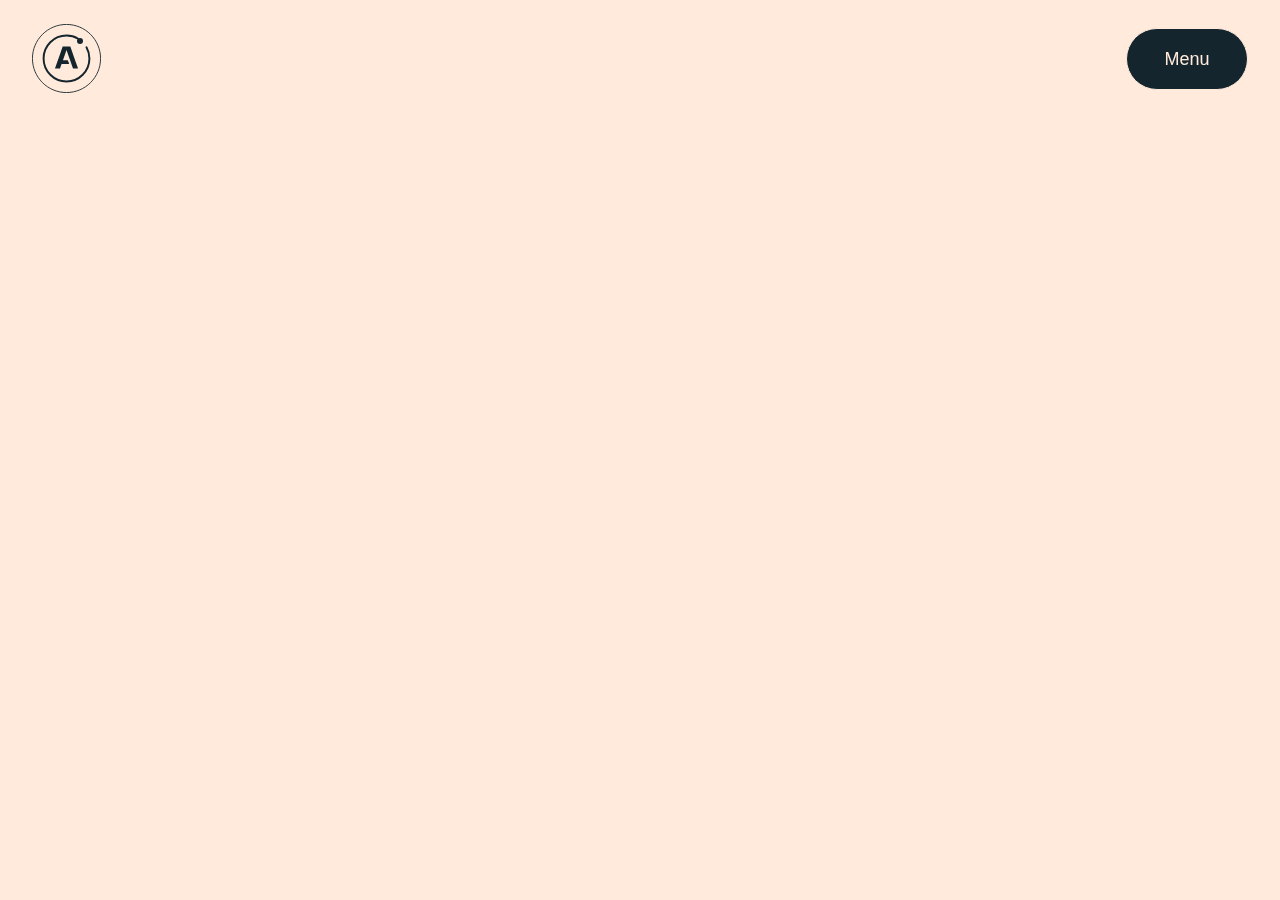
==== blog.html @ 14eced6c "blog page rename file" ====
<!DOCTYPE html>
<html lang="en">
<head>
    <meta charset="UTF-8">
    <meta name="viewport" content="width=device-width, initial-scale=1.0">
    <title>Blog page</title>
    <link rel="stylesheet" href="styles/reset.css" />
    <link rel="stylesheet" href="vendors/bootstrap-5.3.3-dist/css/bootstrap.min.css"/>
    <link rel="stylesheet" href="styles/styles.css" />
</head>
<body>
    <header class="HeaderSection">
        <nav class="HeaderNavigation d-flex align-items-center justify-content-between w-100">
            <div class="HeaderLeft">
                <div class="HeaderLogoWrapper position-relative">
                    <a href="#" class="HeaderLogoLink">
                        <svg
                            viewBox="0 0 78 78"
                            fill="none"
                            xmlns="http://www.w3.org/2000/svg"
                            class="AnimatedHeaderLogo">
                            <path
                                d="M39 77.5C60.263 77.5 77.5 60.263 77.5 39C77.5 17.737 60.263 0.5 39 0.5C17.737 0.5 0.5 17.737 0.5 39C0.5 60.263 17.737 77.5 39 77.5Z"
                                fill="transparent"
                                stroke="var(--color)">
                            </path>
                            <path
                                d="M50.6771 46.4275L49.4452 42.9266L47.8229 38.3168L46.6494 34.9807L45.113 30.6146L43.3283 25.5435H34.6718L33.2901 29.4703L32.0582 32.9712L25.9397 50.3582H31.6489L33.4399 45.2831H42.098L40.5616 40.917H34.9699L36.1435 37.5809L38.5949 30.6146L39.0001 29.4616L39.4053 30.6146L46.3496 50.3543L46.3512 50.3582H52.0604L50.6771 46.4275Z"
                                fill="var(--color)">
                            </path>
                            <path
                                d="M61.5744 26.2968C63.7606 30.1732 64.906 34.5496 64.899 39C64.899 53.3034 53.3036 64.8989 39.0002 64.8989C24.6968 64.8989 13.1013 53.3034 13.1013 39C13.1013 24.6966 24.6968 13.1012 39.0002 13.1012C43.6465 13.0938 48.2085 14.3425 52.2034 16.7151"
                                stroke="var(--color)"
                                stroke-width="2.20228"
                                stroke-miterlimit="10"
                                stroke-linecap="round">
                            </path>
                        </svg>
                        <div class="LogoDotWrapper">
                            <span class="LogoDot"></span>
                        </div>
                    </a>
                </div>
                <div class="NavigationListWrapper">
                    <div class="position-relative">
                        <ul data-orientation="horizontal"
                            class="NavigationList"
                            role="list">
                            <li class="NavigationItem">
                                <a id="FirstDropDownBtn" class="DropDownBtn" data-state="closed"
                                    aria-expanded="false" aria-controls="FirstItem"
                                    data-radix-collection-item="">Product
                                    <svg width="24"
                                        height="24"
                                        viewBox="0 0 24 24"
                                        fill="none"
                                        xmlns="http://www.w3.org/2000/svg"
                                        class="DropDownArrow">
                                        <path
                                            d="M12 6v12.5m0 0 6-6m-6 6-6-6"
                                            stroke="currentColor"
                                            stroke-width="1.5"
                                            stroke-linecap="round"
                                            stroke-linejoin="round">
                                        </path>
                                    </svg>
                                </a>
                                <div id="FirstItem"
                                    aria-labelledby="FirstDropDownBtn"
                                    class="DropDownContent"
                                    data-state="closed"
                                    aria-labelledby="FirstDropDownBtn">
                                    <a class="DropDownItem" href="#">GraphOS</a>
                                    <a class="DropDownItem" href="#">Apollo Federation</a>
                                    <a class="DropDownItem" href="#">Apollo Client</a>
                                    <a class="DropDownItem" href="#">Apollo Server</a>
                                </div>
                            </li>
                            <li class="NavigationItem">
                                <a class="DropDownBtn" data-active="false" href="#">Pricing</a>
                            </li>
                            <li class="NavigationItem">
                                <a id="SecondDropDownBtn"
                                    class="DropDownBtn"
                                    data-state="closed"
                                    aria-expanded="false"
                                    aria-controls="SecondItem"
                                    data-radix-collection-item="">
                                    Developers
                                    <svg
                                        width="24"
                                        height="24"
                                        viewBox="0 0 24 24"
                                        fill="none"
                                        xmlns="http://www.w3.org/2000/svg"
                                        class="DropDownArrow">
                                        <path d="M12 6v12.5m0 0 6-6m-6 6-6-6"
                                            stroke="currentColor"
                                            stroke-width="1.5"
                                            stroke-linecap="round"
                                            stroke-linejoin="round">
                                        </path>
                                    </svg>
                                </a>
                                <div id="SecondItem"
                                    class="DropDownContent"
                                    data-state="closed"
                                    aria-labelledby="FirstDropDownBtn">
                                    <a href="#">Apollo Federation</a>
                                    <a href="#">GraphOS</a>
                                    <a href="#">GraphOS</a>
                                    <a href="#">GraphOS</a>
                                </div>
                            </li>
                            <li class="NavigationItem">
                                <a id="ThirdDropDownBtn" class="DropDownBtn" data-state="closed"
                                    aria-expanded="false" aria-controls="ThirdItem"
                                    data-radix-collection-item="">Enterprise
                                    <svg width="24"
                                        height="24"
                                        viewBox="0 0 24 24"
                                        fill="none"
                                        xmlns="http://www.w3.org/2000/svg"
                                        class="DropDownArrow">
                                        <path
                                            d="M12 6v12.5m0 0 6-6m-6 6-6-6"
                                            stroke="currentColor"
                                            stroke-width="1.5"
                                            stroke-linecap="round"
                                            stroke-linejoin="round"
                                        ></path>
                                    </svg>
                                </a>
                                <div id="ThirdItem" class="DropDownContent" data-state="closed" aria-labelledby="FirstDropDownBtn">
                                    <a href="#">GraphOS</a>
                                    <a href="#">GraphOS</a>
                                    <a href="#">GraphOS</a>
                                    <a href="#">GraphOS</a>
                                </div>
                            </li>
                            <li class="NavigationItem">
                                <a id="FourthDropDownBtn" class="DropDownBtn" data-state="closed"
                                    aria-expanded="false" aria-controls="FourthItem"
                                    data-radix-collection-item=""> Company
                                    <svg width="24"
                                        height="24"
                                        viewBox="0 0 24 24"
                                        fill="none"
                                        xmlns="http://www.w3.org/2000/svg"
                                        class="DropDownArrow">
                                        <path
                                            d="M12 6v12.5m0 0 6-6m-6 6-6-6"
                                            stroke="currentColor"
                                            stroke-width="1.5"
                                            stroke-linecap="round"
                                            stroke-linejoin="round">
                                        </path>
                                    </svg>
                                </a>
                                <div id="FourthItem" class="DropDownContent" data-state="closed" aria-labelledby="FirstDropDownBtn">
                                    <a href="#">GraphOS</a>
                                    <a href="#">GraphOS</a>
                                    <a href="#">GraphOS</a>
                                    <a href="#">GraphOS</a>
                                </div>
                            </li>
                        </ul>
                    </div>
                </div>
            </div>
            <div class="HeaderRight">
                <button type="button" class="MobileBurgerButton MainBtn MobileNavBtn" data-state="closed" aria-expanded="false" aria-controls="MobileMenu">Menu</button>
                <div class="NavigationRightWrapper">
                    <div class="SearchBtnWrapper"
                        aria-expanded="false"
                        aria-haspopup="listbox">
                        <a class="SearchBtn">
                            <div class="SearchBtnIcon">
                                <svg
                                    class="SearchIcon"
                                    viewBox="0 0 24 24"
                                    width="20"
                                    height="20"
                                    fill="currentColor">
                                    <path d="M16.041 15.856c-0.034 0.026-0.067 0.055-0.099 0.087s-0.060 0.064-0.087 0.099c-1.258 1.213-2.969 1.958-4.855 1.958-1.933 0-3.682-0.782-4.95-2.050s-2.050-3.017-2.050-4.95 0.782-3.682 2.050-4.95 3.017-2.050 4.95-2.050 3.682 0.782 4.95 2.050 2.050 3.017 2.050 4.95c0 1.886-0.745 3.597-1.959 4.856zM21.707 20.293l-3.675-3.675c1.231-1.54 1.968-3.493 1.968-5.618 0-2.485-1.008-4.736-2.636-6.364s-3.879-2.636-6.364-2.636-4.736 1.008-6.364 2.636-2.636 3.879-2.636 6.364 1.008 4.736 2.636 6.364 3.879 2.636 6.364 2.636c2.125 0 4.078-0.737 5.618-1.968l3.675 3.675c0.391 0.391 1.024 0.391 1.414 0s0.391-1.024 0-1.414z"></path>
                                </svg>
                            </div>
                        </a>
                    </div>
                    <a href="#" class="MainBtn Transparent">
                        <div>Contact Sales</div>
                    </a>
                    <a href="#" class="MainBtn Black">
                        <div>Contact Sales</div>
                    </a>
                </div>
            </div>
        </nav>
    </header>
</body>
</html>
---- styles/styles.css ----
@font-face {
    font-family: 'Inter';
    font-style: normal;
    src: url('vendors/Inter/Inter-VariableFont_slnt_wght.ttf') format('truetype');
}

@font-face {
    font-family: 'Fira Code';
    font-style: normal;
    src: url('vendors/Fira_Code/FiraCode-VariableFont_wght.ttf') format('truetype');
}

:root{
    /* Fonts */
    --inter-font: "Inter", sans-serif;
    --fira-code-font: "Fira Code", monospace;

    /* Colors */
    --color: #15252d;
    --color-light: #254250;
    --color-grey: #807ea399;
    --color-grey-light: #cfd7d6;
    --color-grey-middle: #807ea3cc;
    --color-grey-darker: #262627;
    --color-white: #fff;
    --color-red: #fc5200;
    --color-peach: #ffcca8;
    --background-color: #ffeadb;
    --placeholder-color: #15252d80;
    --placeholder-color-alt: #ffeadb80;
    --nebula-light: #365e72;

    /* Spaces */
    --header-height: clamp(70px,4.0625vw,78px);
    --header-top: clamp(24px,1.6666666667vw,32px);
    --header-space: calc(var(--header-height) + var(--header-top));
    --sitemap-width: calc(clamp(282px, 14.6875vw, 282px) + clamp(24px,2.5vw,48px));
    --gap: clamp(24px,1.25vw,24px);
}

html{
    box-sizing: border-box;
    text-rendering: geometricprecision;
    -webkit-text-size-adjust: 100%;
    -webkit-font-smoothing: antialiased;
    -moz-font-smoothing: antialiased;
    -moz-osx-font-smoothing: grayscale;
    color-scheme: dark;
}

body{
    font-family: var(--inter-font);
    color: var(--color);
    font-size: clamp(16px,0.8333333333vw,16px);
    margin: 0;
    background-color: var(--background-color);
}

*, :after, :before {
    box-sizing: border-box;
    border: 0 solid #e2e8f0;
}

a{
    color: inherit;
}

.h1, h1 {
    font-family: var(--inter-font);
    font-size: clamp(36px,7vw,136px);
    font-weight: 500;
    line-height: 1.01;
    letter-spacing: -.01em;
}

.h2, h2 {
    font-family: var(--inter-font);
    font-size: clamp(36px,4vw,80px);
    line-height: 1.12;
    letter-spacing: -.02em;
    font-weight: 400;
}

h4, .h4{
    font-family: var(--inter-font);
    font-size: clamp(24px,2.2vw,45px);
    font-weight: 500;
    line-height: 1.16;
}

h5, .h5{
    font-family: var(--inter-font);
    font-size: clamp(24px,1.7vw,35px);
    font-weight: 560;
    line-height: 1.2;
}

p, .paragraph{
    font-size: clamp(18px,1.1458333333vw,22px);
    line-height: 1.36;
}

code{
    font-family: var(--fira-code-font), monospace;
    font-size: 1em;
    font-weight: 400;
    color: inherit;
}

small, .small{
    font-size: clamp(16px,.9375vw,18px);
    line-height: 1.4;
}

.extra-small{
    font-size: clamp(16px,.8333333333vw,16px);
    line-height: 1.4;
}

button{
    text-transform: none;
    background-color: initial;
    background-image: none;
    padding: 0;
    cursor: pointer;
    appearance: button;
    overflow: visible;
    font-family: inherit;
    font-size: 100%;
    margin: 0;
    padding: 0;
    line-height: inherit;
    color: inherit;
    border: none;
}

button:focus:not(:focus-visible) {
    outline: 1px dotted;
    outline: 5px auto -webkit-focus-ring-color;
}

.HeaderSection{
    height: clamp(70px,4.0625vw,78px);
    padding: 0 clamp(24px,2.5vw,48px);
    position: fixed;
    width: 100%;
    left: 0;
    right: 0;
    top: clamp(24px,1.6666666667vw,32px);
    z-index: 999;
    transition: -webkit-transform 300ms cubic-bezier(0.17,0.17,0,1);
    transition: top 300ms cubic-bezier(0.17,0.17,0,1);
    transition: transform 300ms cubic-bezier(0.17,0.17,0,1), top 300ms cubic-bezier(0.17,0.17,0,1), -webkit-transform 300ms cubic-bezier(0.17,0.17,0,1);
    max-width: 1920px;
    margin: 0 auto;
    will-change: transform;
    pointer-events: none;
}

.HeaderLeft{
    display: flex;
    align-items: center;
    gap: clamp(16px, 0.8333333333vw, 16px);
    pointer-events: all;
}

.MobileBurgerButton.MobileNavBtn{
    display: none;
}

.MobileBurgerButton.MainBtn,
.MobileBurgerButton.LightBtn,
.LightBtn:hover{
    width: clamp(122px, 6.3541666667vw, 122px);
    height: clamp(62px, 3.2291666667vw, 62px);
    padding: 0 clamp(16px, 1.25vw, 24px);
    font-size: clamp(18px,1.1458333333vw,22px);
    --button-background-color: var(--color);
    --button-color: var(--background-color);
    --button-border-color: var(--background-color);
    --button-outline-color: var(--background-color);
}

.MobileBurgerButton.MainBtn:hover,
.MobileBurgerButton.LightBtn:focus,
.LightBtn{
    --button-background-color: var(--background-color);
    --button-color: var(--color);
    --button-border-color: var(--color);
}

.BurgerText{
    display: flex;
    align-items: center;
    position: relative;
    white-space: nowrap;
}

.HeaderLogoLink{
    position: relative;
    height: clamp(69px, 4.0625vw, 78px);
    width: clamp(69px, 4.0625vw, 78px);
    border-radius: var(--border-radius-full);
    display: flex;
    background-color: transparent;
    color: inherit;
    text-decoration: inherit;
    background-color: var(--background-color);
    border-radius: 9999px;
}

.AnimatedHeaderLogo{
    z-index: 1;
}

.AnimatedHeaderLogo:hover > path:nth-child(3){
    transform-origin: 39px 39px;
    animation: circleSpinnerAnimation 0.9s cubic-bezier(0.1,0.2,0.1,1) 1;
}


@keyframes circleSpinnerAnimation {
    0% {stroke-dasharray:150px 0px;
        stroke-dashoffset:0px;
    }
    20% {
        stroke-dasharray:0px 150px ;
        stroke-dashoffset:-149px;
        transform: rotate(-20deg);
    }
    95%,100% {stroke-dasharray:150px 0px ;
        stroke-dashoffset: -149px;
        transform: rotate(0deg);
    }
}

div#Fake{
    width: 100%;
}


.LogoDotWrapper{
    width: 100%;
    position: absolute;
    height: 100%;
    z-index: 0;
}

.LogoDot{
    width: 6px;
    height: 6px;
    background: var(--color);
    border-radius: 9999px;
    display: block;
    margin-right: 26%;
    margin-left: auto;
    margin-top: 20%;
}

.HeaderLogoLink:hover .LogoDotWrapper{
    animation: pointSpinnerAnimation 0.9s cubic-bezier(0.1,0.5,0.1,1) 1;
}

.HeaderLogoLink:hover .LogoDotWrapper > span{
    animation: pointScaleAnimation 0.9s cubic-bezier(0.1,0.5,0.1,1) 1;
}

@keyframes pointSpinnerAnimation {
    0%{transform:rotate(0deg);
    opacity: 0;}
    55%{transform:rotate(270deg); opacity: 0;}
    100%{transform: rotate(360deg);
    opacity: 1;}
}


@keyframes pointScaleAnimation {
    0%{scale: 0.1;}
    55%{scale: 0.1;}
    100%{scale: 1;}
}


div#Fake{
    width: 100%;
}


.NavigationList[role='list']{
    display: grid;
    align-items: center;
    grid-template-columns: repeat(5, auto);
    background-color: var(--color);
    height: clamp(54px, 2.8125vw, 54px);
    border: clamp(1px, .0520833333vw, 1px) solid var(--background-color);
    border-radius: 9999px;
    padding: clamp(4px, .2083333333vw, 4px);
    margin: 0;
}

.NavigationItem{
    color: var(--background-color);
    font-weight: 500;
    height: 100%;
    position: relative;
    font-size: clamp(18px,1.1458333333vw,22px);
    line-height: 1.36;
}

.DropDownBtn{
    display: flex;
    align-items: center;
    gap: clamp(4px, .2083333333vw, 4px);
    font-weight: inherit;
    padding: 0 clamp(16px, .8333333333vw, 16px);
    height: 100%;
    text-decoration: none;
    color: inherit;
    text-transform: capitalize;
    border-radius: 9999px;
    transition: background-color 300ms cubic-bezier(0.17,0.17,0,1), color 300ms cubic-bezier(0.17,0.17,0,1);
}

.DropDownBtn svg{
    width: clamp(24px, 1.25vw, 24px);
    height: clamp(24px, 1.25vw, 24px);
    transition: -webkit-transform 300ms cubic-bezier(0.17,0.17,0,1);
    transition: transform 300ms cubic-bezier(0.17,0.17,0,1);
    transition: transform 300ms cubic-bezier(0.17,0.17,0,1), -webkit-transform 300ms cubic-bezier(0.17,0.17,0,1);
}

.DropDownBtn:focus{
    outline: 5px auto -webkit-focus-ring-color;
}

.DropDownBtn:hover svg{
    transform: rotate(-180deg);
}

.DropDownBtn:focus,
.DropDownBtn:hover{
    background-color: var(--background-color);
    color: var(--color);
}

.DropDownContent{
    visibility: hidden;
}

.DropDownContent[data-state="opened"]{
    visibility: visible;
}

.DropDownContent a {
    display: flex;
    align-items: center;
    gap: clamp(12px,.625vw,12px);
    color: var(--background-color);
    text-decoration: none;
    transition: background-color 300ms cubic-bezier(0.17,0.17,0,1),color 300ms cubic-bezier(0.17,0.17,0,1)
}


.DropDownContent .navigation_iconWrapper__0ksq3 {
    width: clamp(32px,1.6666666667vw,32px);
    height: clamp(32px,1.6666666667vw,32px);
    display: flex;
    align-items: center;
    justify-content: center;
    border-radius: clamp(6px,0.3125vw,6px);
    border: clamp(1px,.0520833333vw,1px) solid var(--placeholder-color-alt);
    background: rgba(255,234,219,.1);
    transition: background-color 300ms cubic-bezier(0.17,0.17,0,1),border-color 300ms cubic-bezier(0.17,0.17,0,1)
}

.DropDownContent .navigation_iconWrapper__0ksq3 svg {
    width: clamp(24px,1.25vw,24px);
    height: clamp(24px,1.25vw,24px)
}

.NavigationRightWrapper{
    display: grid;
    align-items: center;
    grid-template-columns: repeat(3, -webkit-max-content);
    grid-template-columns: repeat(3, max-content);
    grid-gap: clamp(8px, .4166666667vw, 8px);
    pointer-events: all;
}

.SearchBtnWrapper{
    width: clamp(54px, 2.8125vw, 54px);
    height: clamp(54px, 2.8125vw, 54px);
    color: var(--color-grey-darker);
    font-family: inherit;
    font-size: 1rem;
    font-weight: 400;
    line-height: 1em;
    margin: 0;
    padding: 0;
    text-align: left;
}

.SearchBtn{
    display: flex;
    padding: 0;
    width: 100%;
    height: 100%;
    border-radius: 9999px;
    background-color: var(--color);
    border: 1px solid var(--background-color);
    transition: background-color 300ms cubic-bezier(0.17,0.17,0,1), border-color 300ms cubic-bezier(0.17,0.17,0,1);
    align-items: center;
    color: var(--color-grey);
    cursor: pointer;
    font-size: 1rem;
    margin: 0;
    position: relative;
    text-align: left;
}

.SearchBtnIcon{
    width: clamp(24px, 1.25vw, 24px);
    height: clamp(24px, 1.25vw, 24px);
    color: var(--background-color);
    transition: color 300ms cubic-bezier(0.17,0.17,0,1);
    cursor: pointer;
    flex-shrink: unset;
    align-items: center;
    margin: auto;
    display: flex;
    justify-content: center;
}

.SearchBtn:hover .SearchBtnIcon{
    color: var(--color);
}

.SearchBtn:hover{
    background-color: var(--background-color);
    border-color: var(--color);
}

.SearchBtnIcon svg{
    width: 100%;
    height: 100%;
}

.MainBtn{
    position: relative;
    display: flex;
    align-items: center;
    justify-content: center;
    width: -webkit-max-content;
    width: max-content;
    font-weight: 500;
    color: var(--button-color);
    overflow: hidden;
    background-color: var(--button-background-color);
    border-radius: 9999px;
    border: clamp(1px, .0520833333vw, 1px) solid var(--button-border-color, transparent);
    transition: color 300ms cubic-bezier(0.17,0.17,0,1), background-color 300ms cubic-bezier(0.17,0.17,0,1), border-color 300ms cubic-bezier(0.17,0.17,0,1);
    height: clamp(54px, 2.8125vw, 54px);
    padding: 0 clamp(16px, 1.25vw, 24px);
    font-size: clamp(18px,1.1458333333vw,22px);
    line-height: 1;
    text-decoration: none;
}

.MainBtn.Transparent,
.MainBtn.Black:hover{
    --button-background-color: var(--background-color);
    --button-color: var(--color);
    --button-border-color: var(--color);
    --button-outline-color: var(--color);
}



.MainBtn.Black,
.MainBtn.Transparent:hover{
    --button-background-color: var(--color);
    --button-color: var(--background-color);
    --button-border-color: var(--background-color);
    --button-outline-color: var(--background-color);
}

.MainBtn.Red{
    --button-background-color: var(--color-red);
    --button-color: var(--color);
    --button-outline-color: var(--color-red);
}

.MainBtn.Red:hover{
    --button-background-color: var(--background-color);
    --button-border-color: var(--color);
}

.MainSection{
    padding-top: calc(clamp(70px,4.0625vw,78px) + clamp(24px,1.6666666667vw,32px));
}

.MainArticlesSection{
    padding: clamp(32px,3.75vw,72px) 0 clamp(56px,5.8333333333vw,112px);
}

.Section{
    position: relative;
    overflow: hidden;
}

.Wrapper{
    width: 100%;
    margin: auto;
    position: relative;
    padding: 0 clamp(24px,2.5vw,48px);
    max-width: 1920px;
}

.MainArticlesCategories{
    margin-bottom: clamp(32px, 2.9166666667vw, 56px);
}

.CategoriesDesktop{
    display: none;
    flex-wrap: wrap;
    -webkit-column-gap: clamp(48px, 2.5vw, 48px);
    column-gap: clamp(48px, 2.5vw, 48px);
    row-gap: clamp(16px, .8333333333vw, 16px);
    margin-top: clamp(40px, 2.0833333333vw, 40px);
}

.CategoriesMobile{
    display: flex;
    width: 100%;
    margin-top: clamp(40px, 2.0833333333vw, 40px);
}

.CategoriesMobileContainer{
    width: 100%;
    position: relative;
    display: flex;
    flex-direction: column;
    gap: clamp(14px, .8333333333vw, 16px);
}

.CategoriesMobileWrapper{
    display: flex;
    flex-direction: column;
    gap: clamp(8px, .4166666667vw, 8px);
    position: relative;
}

.CategoriesMobileSelect{
    width: 100%;
    height: clamp(54px, 2.8125vw, 54px);
    padding: 0 clamp(24px, 1.25vw, 24px);
    border-width: clamp(1px, .0520833333vw, 1px);
    color: var(--color);
    border-color: var(--color);
    background-color: var(--background-color);
    border-radius: clamp(16px,0.8333333333vw,16px);
    cursor: pointer;
    -webkit-appearance: none !important;
    appearance: none !important;
    transition: border-color 300ms cubic-bezier(0.23,0.4,0.53,0.88);
    font-size: clamp(18px,.9375vw,18px);
    line-height: 1.4;
    text-transform: none;
    margin: 0;
}

.CategoriesMobileSelectArrow{
    display: flex;
    justify-content: center;
    align-items: center;
    position: absolute;
    right: clamp(24px, 1.25vw, 24px);
    top: 0;
    width: clamp(32px, 1.6666666667vw, 32px);
    height: clamp(54px, 2.8125vw, 54px);
    pointer-events: none;
}

.SingleCategory{
    text-decoration: none;
    white-space: nowrap;
    text-transform: capitalize;
    padding-bottom: 2px;
    border-bottom: 3px solid transparent;
    font-weight: 450;
    background-color: initial;
    color: var(--color);
    transition: color 300ms varcubic-bezier(0.17,0.17,0,1), opacity 300ms cubic-bezier(0.17,0.17,0,1);
    opacity: 0.7;
}

.SingleCategory:hover{
    opacity: 1;
    border-bottom: 3px solid var(--color);
}

.MainArticlesCardSection{
    margin-top: clamp(16px, 1.3541666667vw, 26px);
}

.CardWrapper{
    overflow: hidden;
    color: var(--font-color);
    border-color: var(--border-color);
    background-color: var(--background);
    border-radius: clamp(32px,1.6666666667vw,32px);
}

.MainArticlesCard{
    padding: clamp(42px, 3.125vw, 60px) clamp(24px, 3.125vw, 60px) clamp(34px, 3.125vw, 60px);
    --font-color: var(--background-color);
    --border-color: var(--background-color);
    --background: var(--color);
    --placeholder: var(--placeholder-color-alt);
}

.BackgroundWrapper{
    position: absolute;
    inset: 0;
    width: 100%;
    height: 100%;
    -webkit-user-select: none;
    user-select: none;
    pointer-events: none;
}

.BackgroundWrapper > img{
    position: absolute;
    height: 100%;
    width: 100%;
    object-fit: cover;
    left: 0;
    top: 0;
    right: 0;
    bottom: 0;
    color: transparent;
}

.BackgroundWrapper::after{
    content: "";
    position: absolute;
    inset: 0;
    width: 100%;
    height: 100%;
    background: radial-gradient(155.39% 190.46% at 110% 0, rgba(21, 37, 45, .7) 0, rgba(21, 37, 45, .4) 26.3%, #15252d 53.22%, rgba(21, 37, 45, .4) 80.02%, rgba(21, 37, 45, .7) 100%);
    pointer-events: none;
}

.GridArticlesSection{
    margin-top: clamp(32px, 4.1666666667vw, 80px);
}

.GridArticlesWrapper{
    --articles-num: 6;
    height: 100%;
    -webkit-tap-highlight-color: transparent;
    transition-property: transform, -webkit-transform;
    transition-duration: 300ms;
    transition-timing-function: cubic-bezier(0.06,0.47,0.1,1);
    will-change: transform;
    display: grid;
    grid-template-columns: repeat(3, 1fr);
    grid-gap: clamp(16px, 1.25vw, 24px);
}

.CardTitle{
    padding: clamp(24px, 1.25vw, 24px) 0 clamp(56px, 2.9166666667vw, 56px);
}

.CardWrapper.SingleArticleCard{
    position: relative;
    --font-color: var(--color);
    --border-color: var(--color);
    --background: var(--color-grey-light);
    --placeholder: var(--placeholder-color);
    transition: transform 500ms cubic-bezier(0.06,0.47,0.1,1), -webkit-transform 500ms cubic-bezier(0.06,0.47,0.1,1);

}

.SingleArticleCardContent{
    display: flex;
    flex-direction: column;
    height: 100%;
    position: relative;
    border-radius: clamp(32px,1.6666666667vw,32px);
}

.ArticleLink{
    display: block;
    outline: none;
    height: 100%;
    padding: clamp(24px, 1.6666666667vw, 32px);
    text-decoration: none;
    background-color: initial;
    color: inherit;
}

.ArticleDate{
    display: flex;
    align-items: center;
    gap: clamp(8px, .8333333333vw, 16px);
    margin-bottom: clamp(16px, 1.25vw, 24px);
    font-size: clamp(16px,.9375vw,18px);
    line-height: 1.4;
}

.RedDot{
    width: clamp(10px, .5208333333vw, 10px);
    height: clamp(10px, .5208333333vw, 10px);
    background-color: var(--color-red);
    border-radius: 9999px;
}

hr{
    box-sizing: initial;
    height: 0;
    overflow: visible;
    margin: 0;
    border-top: 1px dashed var(--color);
    width: calc(100% - clamp(24px, 1.6666666667vw, 32px)* 2);
    margin-left: calc(clamp(24px, 1.6666666667vw, 32px)* 1);
}

.GridArticlesSection .ArticleAuthor{
    margin: clamp(24px, 1.6666666667vw, 32px);
}

.ArticleAuthor{
    display: flex;
}

.AuthorLink{
    border-bottom-left-radius: clamp(32px,1.6666666667vw,32px);
    border-bottom-right-radius: clamp(32px,1.6666666667vw,32px);
    display: flex;
    align-items: center;
    outline: none;
    gap: clamp(18px, .9375vw, 18px);
    text-underline-offset: 12px;
    background-color: initial;
    color: inherit;
    text-decoration: inherit;
}

.AuthorImgWrapper{
    user-select: none;
    border-radius: 9999px;
    overflow: hidden;
}

.ArchiveArticlesSection{
    padding: clamp(56px, 5.8333333333vw, 112px) 0;
}

.ArchiveArticlesWrapper{
    width: 100%;
    margin: auto;
    position: relative;
    padding: 0 clamp(24px,2.5vw,48px);
    max-width: 1920px;
}

.ArchiveArticlesWrapper > h2{
    margin-bottom: clamp(24px, 3.75vw, 72px);
    max-width: clamp(800px, 75vw, 1440px);
}

.ArchiveArticles{
    margin-bottom: clamp(56px, 5.8333333333vw, 112px);
}

.ArticlesContainer{
    display: grid;
    grid-template-columns: repeat(2, 1fr);
    grid-gap: clamp(48px, 2.5vw, 48px) clamp(24px, 1.25vw, 24px);
    height: 100%;
    -webkit-tap-highlight-color: transparent;
    transition-property: -webkit-transform;
    transition-property: transform;
    transition-property: transform, -webkit-transform;
    transition-duration: 300ms;
    transition-timing-function: cubic-bezier(0.06,0.47,0.1,1);
    will-change: transform;
}

.ArchiveSinglePost.CardWrapper{
    --font-color: var(--color);
    --border-color: var(--color);
    --placeholder: var(--placeholder-color);
    --background: var(--background-color);
    transition: background-color 300ms cubic-bezier(0.06,0.47,0.1,1);
    position: relative;
}

.ArchiveSinglePost .ArticleLink{
    padding: clamp(24px, 1.6666666667vw, 32px) clamp(24px, 1.6666666667vw, 32px) clamp(16px, .8333333333vw, 16px);
}

.ArchiveSinglePost .AuthorLink{
    margin: 0 clamp(24px, 1.6666666667vw, 32px) clamp(24px, 1.6666666667vw, 32px);
}

.ArchiveArticlesPagination{
    display: flex;
    align-items: center;
    justify-content: center;
    gap: clamp(16px, .8333333333vw, 16px);
    padding-bottom: 4px;
    margin-bottom: clamp(48px, 2.5vw, 48px);
}

.PaginationButton{
    width: clamp(30px, 1.5625vw, 30px);
    height: clamp(30px, 1.5625vw, 30px);
    transition: opacity 300ms cubic-bezier(0.06,0.47,0.1,1);
    display: flex;
    align-items: center;
    justify-content: center;
    background-color: initial;
    background-image: none;
    padding: 0;
    border: none;
}

.PaginationButton[disabled="true"]{
    opacity: .3;
    cursor: not-allowed;
}

.PaginationLeftArrow{
    -webkit-transform: rotate(180deg);
    transform: rotate(180deg);
}

.PaginationButton > svg{
    width: 100%;
    height: 100%;
}

.PaginationDesktop{
    display: flex;
    gap: clamp(8px, .4166666667vw, 8px);
}

.PaginationDesktop > .PaginationPage{
    -webkit-user-select: none;
    user-select: none;
    width: clamp(23px, 1.1979166667vw, 23px);
    transition: opacity var(--duration-normal) var(--ease-galactic);
}

.PaginationPage:not(.active){
    opacity: 0.3;
}

.SubscriptionSection{
    background-color: var(--background-color);
    margin-top: clamp(80px, 4.1666666667vw, 80px);
}

.SubscriptionSection .Wrapper{
    max-width: clamp(600px, 78.9583333333vw, 1516px);
}

.SubscriptionCard.CardWrapper{
    display: grid;
    grid-template-columns: -webkit-max-content auto;
    grid-template-columns: max-content auto;
    grid-gap: clamp(30px, 4.6875vw, 90px);
    gap: clamp(30px, 4.6875vw, 90px);
    --font-color: var(--background-color);
    --border-color: var(--background-color);
    --background: var(--color);
    --placeholder: var(--placeholder-color-alt);
}

.CardContent{
    padding: clamp(24px, 4.1666666667vw, 80px) clamp(24px, 4.1666666667vw, 80px) clamp(36px, 3.3854166667vw, 65px);
    z-index: 3;
    position: relative;
}

.CardContentWrapper{
    transition-timing-function: var(--ease-galactic-out);
    transition-duration: var(--duration-slow);
    transition-property: opacity, padding, -webkit-transform;
    transition-property: transform, opacity, padding;
    transition-property: transform, opacity, padding, -webkit-transform;
    -webkit-transform: scale(1) translate(0);
    transform: scale(1) translate(0);
}

.SubscriptionForm{
    margin-top: clamp(32px, 1.6666666667vw, 32px);
}

.InputContainer{
    display: flex;
    flex-direction: column;
    gap: clamp(14px, .8333333333vw, 16px);
    position: relative;
    --font-color: var(--background-color);
    --border-color: var(--background-color);
    --background: var(--color);
    --placeholder: var(--placeholder-color-alt);
}
.InputWrapper{
    display: flex;
    flex-direction: column;
    gap: clamp(8px, .4166666667vw, 8px);
}

.InputWrapper > input{
    width: 100%;
    height: clamp(54px, 2.8125vw, 54px);
    padding: 0 clamp(24px, 1.25vw, 24px);
    border-width: clamp(1px, .0520833333vw, 1px);
    color: var(--font-color);
    border-color: var(--border-color);
    background-color: var(--background);
    border-radius: clamp(16px,0.8333333333vw,16px);
    transition: border-color 300ms cubic-bezier(0.23,0.4,0.53,0.88);
    font-size: clamp(18px,.9375vw,18px);
    line-height: 1.4;
    max-width: clamp(619px, 32.2395833333vw, 619px);
    margin-bottom: clamp(32px, 1.6666666667vw, 32px);
}

.InputWrapper > input:focus-visible{
    outline: none;
    border-color: var(--color-red);
}

.SubscriptionForm .MainBtn{
    height: clamp(62px,4.0625vw,78px);
    padding: 0 clamp(24px,2.0833333333vw,40px);
    font-size: clamp(18px,1.1458333333vw,22px);
    line-height: 1.36;
}

.SubscriptionBackground{
    position: relative;
    width: 100%;
    height: 100%;
    pointer-events: none;
}

.SubscriptionBackgroundBlur{
    position: absolute;
    width: clamp(200px,26.0416666667vw,500px);
    height: clamp(200px,26.0416666667vw,500px);
    bottom: -23%;
    right: -3%;
    background-color: var(--color-red);
    -webkit-filter: blur(30px);
    filter: blur(30px);
    opacity: .2;
    border-radius: 9999px;
    -webkit-animation-play-state: paused;
    animation-play-state: paused;
    -webkit-animation-fill-mode: forwards;
    animation-fill-mode: forwards;
    -webkit-animation-duration: 2s;
    animation-duration: 2s;
    -webkit-animation-iteration-count: infinite;
    animation-iteration-count: infinite;
    z-index: 2;
}

.SubscriptionBackgroundImg{
    position: absolute;
    width: clamp(200px,31.25vw,600px);
    height: clamp(200px,31.25vw,600px);
    bottom: -50%;
    right: -25%;
    z-index: 2;
}

.FooterNavigationWrapper{
    display: flex;
    border-bottom: clamp(1px, .0520833333vw, 1px) solid var(--color);
    padding-bottom: clamp(48px, 5.8333333333vw, 112px);
    margin-top: clamp(112px, 18.3333333333vw, 352px);
}

.FooterLogoWrapper{
    -webkit-user-select: none;
    user-select: none;
    display: flex;
    align-items: center;
    justify-content: center;
    position: absolute;
    left: clamp(24px,2.5vw,48px);
}

.Orbit{
    position: absolute;
    width: 100%;
    height: 100%;
    padding: clamp(4px, .8333333333vw, 16px);
    box-sizing: initial;
    pointer-events: none;
    -webkit-mask: radial-gradient(80% 60% at 70% 90%, transparent 80%, #000 100%);
    mask: radial-gradient(80% 60% at 70% 90%, transparent 80%, #000 100%);
}

.BigOrbit{
    height: clamp(139px, 28.9583333333vw, 556px);
    width: clamp(139px, 28.9583333333vw, 556px);
}

.MiddleOrbit{
    height: clamp(103.5px, 21.5625vw, 414px);
    width: clamp(103.5px, 21.5625vw, 414px);
}

.SmallOrbit{
    height: clamp(67.5px, 14.0625vw, 270px);
    width: clamp(67.5px, 14.0625vw, 270px);
}

.OrbitWrapper{
    -webkit-animation: footer-spin linear infinite;
    animation: footer-spin linear infinite;
    -webkit-animation-play-state: running;
    animation-play-state: running;
    border: clamp(1px, .0520833333vw, 1px) solid var(--color);
    width: 100%;
    border-radius: 9999px;
    height: 100%;
    -webkit-animation-duration: 34s;
    animation-duration: 34s;
}

@keyframes footer-spin {
    100% {
        -webkit-transform: rotate(1turn);
        transform: rotate(1turn);
    }
}

.OrbitWrapper > span{
    width: clamp(4px, .8333333333vw, 16px);
    height: clamp(4px, .8333333333vw, 16px);
    background-color: var(--color-red);
    position: absolute;
    border-radius: 9999px;
}

.BigOrbit span{
    top: clamp(93.5px, 19.4791666667vw, 374px);
    left: clamp(3.25px, .6770833333vw, 13px);
}

.MiddleOrbit span{
    top: clamp(35px, 7.2916666667vw, 140px);
    background-color: var(--color);
}

.SmallOrbit span{
    top: clamp(20px, 4.1666666667vw, 80px);
    right: 0;
}

.FooterLogo{
    position: relative;
    width: clamp(41px, 8.59375vw, 165px);
    height: clamp(41px, 8.59375vw, 165px);
    background-color: var(--color);
    border-radius: 9999px;
    display: flex;
}

.FooterLogo > img{
    height: clamp(29px, 6.0416666667vw, 116px);
    width: clamp(29px, 6.0416666667vw, 116px);
    margin: auto;
    position: absolute;
    width: 100%;
    inset: 0px;
    color: transparent;
}

.FooterNavigationDesktop{
    display: grid;
    grid-template-columns: repeat(5, -webkit-max-content);
    grid-template-columns: repeat(5, max-content);
    grid-gap: clamp(32px, 3.3333333333vw, 64px);
}

p.FiraCode{
    font-family: var(--fira-code-font);
}

.FooterNavigationDesktop ul{
    pointer-events: none;
    display: flex;
    flex-direction: column;
    margin-top: clamp(14px, .8333333333vw, 16px);
    padding-left: 0;
}

.FooterNavigationDesktop ul li{
    display: flex;
}

.FooterNavigationDesktop a{
    color: var(--color);
    transition: color 300ms cubic-bezier(0.17,0.17,0,1), opacity 300ms cubic-bezier(0.17,0.17,0,1);
    pointer-events: all;
    color: rgba(21, 37, 45, .65);
    padding: clamp(7px, .4166666667vw, 8px) 0;
    text-decoration: none;
}

.FooterNavigationDesktop ul:hover a{
    opacity: 0.6;
}

.FooterNavigationDesktop ul a:hover{
    opacity: 1;
}

.FooterCopyrightContainer{
    padding-top: clamp(32px, 1.6666666667vw, 32px);
    padding-bottom: clamp(32px, 2.5vw, 48px);
    display: flex;
    align-items: center;
    gap: clamp(32px, 1.25vw, 24px);
}

.SocialMediaLinks{
    display: grid;
    grid-template-columns: repeat(4, -webkit-max-content);
    grid-template-columns: repeat(4, max-content);
    grid-gap: clamp(10px, .5208333333vw, 10px);
    gap: clamp(10px, .5208333333vw, 10px);
}

.SocialMediaLink{
    width: clamp(24px, 1.25vw, 24px);
    height: clamp(24px, 1.25vw, 24px);
    display: flex;
    align-items: center;
    justify-content: center;
    color: var(--color);
    transition: color 300ms cubic-bezier(0.17,0.17,0,1), opacity 300ms cubic-bezier(0.17,0.17,0,1);
}

.FooterLogoMobile{
    display: none;
}

.FooterLogoLink{
    position: relative;
    width: clamp(159px, 8.28125vw, 159px);
    height: clamp(54px, 2.8125vw, 54px);
    display: flex;
    margin-bottom: clamp(24px, 1.25vw, 24px);
}

.FooterLogoLink img{
    position: absolute;
    height: 100%;
    width: 100%;
    inset: 0px;
    color: transparent;
}

.MobileMenuContainer{
    position: fixed;
    top: 0;
    left: 0;
    width: 100%;
    padding-top: calc(clamp(70px,4.0625vw,78px) + clamp(48px, 2.5vw, 48px));
    z-index: 998;
    opacity: 0;
    height: 0;
}


#MobileMenu{
    visibility: hidden;
}

#MobileMenu[data-state="opened"]{
    opacity: 1;
    visibility: visible;
    height: 100%;
}

.MobileMenuContainer::before{
    content: "";
    position: fixed;
    width: 100%;
    height: 100%;
    background: var(--color);
    top: 0;
    left: 0;
    z-index: -10;
    pointer-events: none;
    -webkit-user-select: none;
    user-select: none;
}

.MobileMenuWrapper{
    position: relative;
    height: calc(100% - clamp(250px, 13.0208333333vw, 250px));
    overflow: auto;
    padding: 0 clamp(24px,2.5vw,48px);
}

.MobileNavList{
    display: flex;
    flex-direction: column;
    gap: clamp(24px, 1.25vw, 24px);
    margin-top: clamp(28px, 1.4583333333vw, 28px);
    width: 100%;
    list-style: none;
}

.MobileNavItem{
    font-size: clamp(24px,1.25vw,24px);
    color: var(--background-color);
}

.MobileNavBtn{
    display: flex;
    align-items: center;
    justify-content: space-between;
    width: 100%;
}

.MobileNavBtn svg{
    width: clamp(39px, 2.03125vw, 39px);
    height: clamp(39px, 2.03125vw, 39px);
    -webkit-transform: rotate(90deg);
    transform: rotate(90deg);
    /* transition: -webkit-transform 300ms cubic-bezier(0.17,0.17,0,1);
    transition: transform 300ms cubic-bezier(0.17,0.17,0,1);
    transition: transform 300ms cubic-bezier(0.17,0.17,0,1), -webkit-transform 300ms cubic-bezier(0.17,0.17,0,1); */
}

.MobileNavDropDown{
    padding-top: clamp(24px, 1.25vw, 24px);
    display: none;
}

.MobileNavDropDown[data-state="opened"]{
    display: block;
}

.MobileNavBtn[data-state="opened"] svg{
    rotate: -180deg;
}

.DropDownWrapper a{
    width: 100%;
    display: flex;
    align-items: center;
    gap: clamp(12px, .625vw, 12px);
    color: var(--background-color);
    font-weight: 500;
    text-decoration: none;
    transition: background-color 300ms cubic-bezier(0.17,0.17,0,1), color 300ms cubic-bezier(0.17,0.17,0,1);
}

.MobileMenuButtons{
    display: flex;
    flex-direction: column;
    gap: clamp(16px, .8333333333vw, 16px);
    margin-top: auto;
    position: fixed;
    bottom: 0;
    left: clamp(24px,2.5vw,48px);
    right: 0;
    padding: clamp(24px, 1.25vw, 24px) 0;
    width: calc(100% - clamp(24px,2.5vw,48px) * 2);
    background-color: var(--color);
}

.MobileMenuButtons .LightBtn,
.MobileMenuButtons .Black{
    width: 100%;
    height: clamp(62px, 3.2291666667vw, 62px);
}

.SerachFieldWrapper{
    color: var(--color-grey-darker);
    font-size: 16px;
    font-size: 1rem;
    font-weight: 400;
    line-height: 1em;
    margin: 0;
    padding: 0;
    text-align: left;
    width: clamp(54px, 2.8125vw, 54px);
    height: clamp(54px, 2.8125vw, 54px);
}

.MobileMenuSearchField{
    align-items: center;
    color: var(--color-grey);
    cursor: pointer;
    font: inherit;
    font-size: 1rem;
    margin: 0;
    position: relative;
    text-align: left;
    display: flex;
    padding: 0 24px;
    width: 100%;
    height: 100%;
    border-radius: 9999px;
    background-color: var(--color);
    border: 1px solid var(--background-color);
}

.MobileSearchIcon{
    display: flex;
    justify-content: center;
    width: clamp(24px, 1.25vw, 24px);
    height: clamp(24px, 1.25vw, 24px);
    color: var(--background-color);
    cursor: pointer;
    flex-shrink: unset;
    align-items: center;
}

.MobileMenuSearchField input{
    background-color: transparent;
    width: 100%;
    margin-left: 0.5rem;
    color: var(--placeholder-color-alt);
    overflow: hidden;
    font-size: 18px;
    font-weight: 500;
}

.MobileMenuSearchField input:focus-visible{
    outline: none;
}

.PaginationMobile{
    display: none;
    gap: clamp(16px, .8333333333vw, 16px);
}

.PaginationMobileInput{
    font-weight: 500;
    background: none;
    border-radius: clamp(8px,0.4166666667vw,8px);
    border: clamp(1px, .0520833333vw, 1px) solid var(--color);
    width: clamp(42px, 3.28125vw, 63px);
    height: clamp(43px, 2.2395833333vw, 43px);
    text-align: center;
    font-size: clamp(22px,1.1458333333vw,22px);
    color: inherit;
}

.PaginationMobileButton{
    width: auto;
    font-size: clamp(22px,1.1458333333vw,22px);
    user-select: none;
    transition: opacity 300ms cubic-bezier(0.06,0.47,0.1,1);
    font-weight: 500;
}

/* Single post styles */

.SinglePostMain{
    padding-top: (var(--header-space));
}

.SinglePostContentWrapper{
    overflow: visible;
}

.SinglePostContentWrapper aside{
    --display: block;
    display: none;
    z-index: 3;
}

.AsideContentWrapper{
    position: -webkit-sticky;
    position: sticky;
    top: calc(calc(clamp(70px,4.0625vw,78px) + clamp(24px,1.6666666667vw,32px)) + clamp(32px, 4.1666666667vw, 80px));
    margin-left: clamp(24px,2.5vw,48px);
}

.AsideNavigationTitle{
    margin-bottom: clamp(24px, 1.25vw, 24px);
}

.AsideNavigationList{
    display: flex;
    flex-direction: column;
    position: relative;
    gap: clamp(24px, 1.25vw, 24px);
}

.AsideNavigationItem{
    display: block;
    background-color: initial;
    color: inherit;
    text-decoration: inherit;
    transition: color 300ms cubic-bezier(0.17,0.17,0,1), margin-bottom 300ms cubic-bezier(0.17,0.17,0,1), opacity 300ms cubic-bezier(0.17,0.17,0,1);
}

.AsideNavigationItem.Active{
    text-shadow: .5px 0 0 #000;
}

.AsideNavigationSocialShare{
    margin-top: clamp(72px, 3.75vw, 72px);
}

.SocialShareIcons{
    display: flex;
    align-items: center;
    gap: clamp(16px, .8333333333vw, 16px);
    margin-top: clamp(24px, 1.25vw, 24px);
}

.ShareIcon svg:hover{
    color: var(--nebula-light);
}

.SinglePostArticle{
    margin-top: calc(var(--header-space) * -1);
}

.SinglePostHeroSection{
    position: relative;
    padding-top: calc(var(--header-space) + clamp(32px, 4.1666666667vw, 80px));
    background-color: var(--color-grey-light);
    overflow: visible;
}

.HeroSectionContainer{
    width: 100%;
    margin: auto;
    position: relative;
    padding: 0 clamp(24px,2.5vw,48px);
    max-width: 1920px;
}

.HeroSectionWrapper{
    max-width: clamp(600px,46.875vw,900px);
    margin: auto;
}

.Breadcrumbs{
    margin-bottom: clamp(32px, 2.0833333333vw, 40px);
}

.BreadcrumbsList{
    color: var(--color);
    flex-wrap: wrap;
    gap: clamp(4px, .2083333333vw, 4px) 0;
    display: none;
}

.BreadcrumbsLevel{
    display: flex;
    align-items: center;
    text-transform: capitalize;
}

.BreadcrumbsLevel a{
    color: var(--color);
    transition: color 300ms cubic-bezier(0.17,0.17,0,1), opacity 300ms cubic-bezier(0.17,0.17,0,1);
}

.BreadcrumbsLevel a:hover{
    opacity: 0.5;
    color: var(--color-light);
}

.BreadcrumbsLevel > p{
    color: var(--color);
    font-weight: 600;
}

.Separator{
    margin: 0 clamp(8px, .4166666667vw, 8px);
}

.BreadcrumbsMobile{
    display: none;
    align-items: center;
    gap: clamp(8px, .4166666667vw, 8px);
    color: var(--color);
    transition: color 300ms cubic-bezier(0.17,0.17,0,1), opacity 300ms cubic-bezier(0.17,0.17,0,1);
    text-decoration: none;
}

.BreadcrumbsMobile svg{
    width: clamp(23px, 1.1979166667vw, 23px);
    height: clamp(23px, 1.1979166667vw, 23px);
    -webkit-transform: rotate(180deg);
    transform: rotate(180deg);
    color: var(--color);
}

.DateWrapper{
    display: flex;
    align-items: center;
    gap: clamp(8px, .8333333333vw, 16px);
}

.DateWrapper::before{
    content: "";
    width: clamp(10px, .5208333333vw, 10px);
    height: clamp(10px, .5208333333vw, 10px);
    background-color: var(--color-red);
    border-radius: 9999px;
}

.ArticleTitle{
    margin: clamp(24px, 1.25vw, 24px) 0 clamp(32px, 1.6666666667vw, 32px);
}

.ArticleAutorWrapper{
    display: flex;
    align-items: center;
    gap: clamp(18px, .9375vw, 18px);
    padding-bottom: clamp(72px, 3.75vw, 72px);
    width: -webkit-max-content;
    width: max-content;
    text-decoration: none;
}

.AuthorImgWrapper{
    border-radius: 9999px;
    overflow: hidden;
    position: relative;
    width: clamp(45px, 3.125vw, 60px);
    height: clamp(45px, 3.125vw, 60px);
    -webkit-user-select: none;
    user-select: none;
}

.AuthorImgWrapper img{
    width: 100%;
    height: 100%;
    object-fit: cover;
}

.AuthorName{
    text-underline-offset: 6px;
}

.ArticleBannerWrapper{
    padding-top: 25%;
    margin-bottom: 25%;
    width: 100%;
    position: relative;
    height: 0;
    -webkit-transform: translateY(-100%);
    transform: translateY(-100%);
}

.ArticleBanner{
    position: relative;
    display: inline-flex;
    align-items: flex-start;
    transition-property: visibility;
}

.ArticleBanner[data-rmiz-wrap=hidden] {
    transition-delay: 0ms;
    visibility: hidden;
}

.ArticleBanner[data-rmiz-wrap=visible] {
    transition-delay: 300ms;
    visibility: visible;
}

.ArticleBanner img{
    border-radius: clamp(8px,0.4166666667vw,8px);
}

[data-rmiz-btn-close], 
[data-rmiz-btn-open]{
    outline: none;
    cursor: zoom-in;
    position: absolute;
    top: 0;
    right: 0;
    bottom: 0;
    left: 0;
    width: 100%;
    height: 100%;
    margin: 0;
    padding: 0;
    border: none;
    border-radius: 0;
    font: inherit;
    color: inherit;
    background: none;
    -webkit-appearance: none;
    appearance: none;
}

button[data-rmiz-btn-close] {
    cursor: zoom-out;
    outline: none;
}

button[data-rmiz-btn-open] {
    cursor: zoom-in;
    outline: none;
}

.ArticleBannerModal[data-rmiz-overlay]{
    position: fixed;
    top: 0;
    right: 0;
    bottom: 0;
    left: 0;
    width: 100%;
    height: 100%;
    visibility: hidden;
    transition-property: background-color, z-index, visibility;
    transition-duration: 300ms, 300ms, 0ms;
}

.ArticleBannerModal[data-rmiz-overlay="true"]{
    visibility: visible;
    background-color: rgba(21, 37, 45, 0.9);
    z-index: 99999;
}

.ArticleBannerModal[data-rmiz-overlay="false"]{
    visibility: hidden;
    transition-delay: 0ms, 0ms, 300ms;
}


.ArticleBannerModalContent[data-rmiz-modal-content]{
    position: absolute;
    transition-property: transform, -webkit-transform;
    -webkit-transform-origin: center center;
    transform-origin: center center;
}

.ArticleMainContent{
    background-color: var(--background-color);
}

.ArticleMainContentContainer{
    width: 100%;
    margin: auto;
    position: relative;
    padding: 0 clamp(24px,2.5vw,48px);
    max-width: 1920px;
}

.ArticleMainContentWrapper{
    display: flex;
    flex-direction: column;
    gap: clamp(12px, 1.5625vw, 30px);
    max-width: clamp(600px,46.875vw,900px);
    margin: auto;
    padding-top: clamp(72px, 3.75vw, 72px);
}

.ArticleMainContentWrapper p{
    line-height: 1.5;
}

.ArticleMainContentWrapper ul{
    display: flex;
    flex-direction: column;
    gap: clamp(16px, .8333333333vw, 16px);
}

.ArticleMainContentWrapper ul li{
    position: relative;
    padding-left: clamp(36px, 2.0833333333vw, 40px);
}

.ArticleMainContentWrapper ul li::before{
    content: "";
    width: clamp(10px, .5208333333vw, 10px);
    height: clamp(10px, .5208333333vw, 10px);
    background-color: var(--color-red);
    border-radius: 9999px;
    position: absolute;
    top: clamp(7px, .3645833333vw, 7px);
    left: 0;
}

.ArticleSubtitle{
    position: relative;
    font-weight: 600;
    text-wrap: unset;
}

.SubtitleLink{
    position: absolute;
    left: -24px;
    width: 30px;
    height: 100%;
    display: flex;
    align-items: center;
    visibility: hidden;
    color: var(--color);
    transition: color 300ms cubic-bezier(0.17,0.17,0,1), opacity 300ms cubic-bezier(0.17,0.17,0,1);
}

.ArticleSubtitle:hover .SubtitleLink{
    visibility: visible;
}

.SubtitleLink:hover{
    color: var(--color-light);
    opacity: 0.5;
}

.ArticleMainContentWrapper p a{
    text-decoration: underline;
}

.AuthorInfo{
    display: flex;
    flex-direction: column;
    gap: clamp(56px, 2.9166666667vw, 56px);
}

.AuthorInfoCard{
    max-width: clamp(600px,46.875vw,900px);
    margin: auto;
    width: 100%;
}

.AuthorInfoCardWrapper{
    overflow: hidden;
    padding: clamp(32px, 1.875vw, 36px) clamp(32px, 2.6041666667vw, 50px);
    color: var(--color);
    border-color: var(--color);
    background-color: var(--color-grey-light);
    border-radius: clamp(32px,1.6666666667vw,32px);
}

.AuthorDataWrapper{
    display: flex;
    align-items: center;
    gap: clamp(18px, .9375vw, 18px);
    margin-top: clamp(16px, 1.6666666667vw, 32px);
    margin-bottom: clamp(32px, 1.6666666667vw, 32px);
    padding-bottom: clamp(32px, 1.6666666667vw, 32px);
    position: relative;
}

.AuthorDataWrapper::after{
    content: "";
    position: absolute;
    width: calc(100% + clamp(32px, 2.6041666667vw, 50px)* 2);
    bottom: 0;
    left: calc(clamp(32px, 2.6041666667vw, 50px)* -1);
    border-bottom: 1px dashed var(--color);
    opacity: .3;
}

.AuthorDataWrapper .AuthorImgWrapper{
    width: clamp(48px, 4.4791666667vw, 86px);
    height: clamp(48px, 4.4791666667vw, 86px);
}

.AuthorDataWrapper .AuthorName{
    font-weight: 400;
}

.AuthorReadMore{
    color: var(--color);
    font-weight: 500;
    transition: color 300ms cubic-bezier(0.17,0.17,0,1), opacity 300ms cubic-bezier(0.17,0.17,0,1);
    display: flex;
    align-items: center;
    gap: clamp(6px, .3125vw, 6px);
    width: -webkit-fit-content;
    width: -moz-fit-content;
    width: fit-content;
    text-decoration: none;
}

.ReccomendedArticles{
    padding: clamp(112px, 11.6666666667vw, 224px) 0;
}

.ReccomendedArticlesWrapper{
    padding: clamp(56px, 3.75vw, 72px) 0;
    overflow: hidden;
    color: var(--background-color);
    border-color: var(--background-color);
    background-color: var(--color);
    border-radius: clamp(32px,1.6666666667vw,32px);
}

.ReccomendedArticlesContent{
    width: 100%;
    margin: auto;
    position: relative;
    padding: 0 clamp(24px,2.5vw,48px);
    max-width: 1920px;
}

.ReccomendedArticlesContent .ArticleAuthor{
    margin: clamp(24px, 1.6666666667vw, 32px);
}

.ReccomendedArticlesTitle{
    max-width: clamp(800px, 75vw, 1440px);
    margin-bottom: clamp(32px, 2.9166666667vw, 56px);
}

.SliderDots{
    display: none;
    flex-wrap: wrap;
    align-items: center;
    justify-content: center;
    width: 100%;
    padding-bottom: 2px;
    padding-top: clamp(24px, 1.25vw, 24px);
}

.SliderSingleDot{
    height: clamp(20px, 1.0416666667vw, 20px);
    width: clamp(20px, 1.0416666667vw, 20px);
    padding: clamp(10px, .5208333333vw, 10px);
    box-sizing: initial;
    display: flex;
    border-radius: 9999px;
    transition: 300ms cubic-bezier(0.23,0.4,0.53,0.88);
    opacity: .2;
}

.SliderSingleDot.ActiveDot{
    opacity: 1;
}

.SliderSingleDot span{
    width: 100%;
    height: 100%;
    border-radius: 9999px;
    background-color: var(--color-grey-light);
}

@media (hover: hover) and (pointer: fine) {
    .SingleArticleCard:hover {
        -webkit-transform: translateY(-1%);
        transform: translateY(-1%);
    }

    .AuthorLink:hover{
        text-decoration: underline;
    }

    .ArchiveSinglePost.CardWrapper:hover{
        background-color: var(--color-peach);
    }
}

@media (min-width: 1350px) {
    .FooterLogoWrapper {
        position: absolute;
        left: calc(clamp(24px,2.5vw,48px) + clamp(7.5px, 1.5625vw, 30px));
    }
}

@media(min-width: 1281px) {
    .DropDownContent {
        display:flex;
        flex-direction: column;
        position: absolute;
        top: calc(100% + clamp(24px, 1.25vw, 24px));
        left: 0;
        width: -webkit-max-content;
        width: max-content;
        border: clamp(1px,.0520833333vw,1px) solid var(--background-color);
        background: var(--color);
        border-radius: clamp(24px,1.25vw,24px);
        overflow: hidden;
        padding: clamp(8px,.4166666667vw,8px)
    }

    .DropDownContent a {
        padding:0 clamp(16px,.8333333333vw,16px);
        height: clamp(64px,3.3333333333vw,64px);
        border-radius: clamp(16px,0.8333333333vw,16px)
    }

    .DropDownContent a:focus,.DropDownContent a:hover {
        background-color: var(--background-color);
        color: var(--color)
    }

    .DropDownContent a:focus .navigation_iconWrapper__0ksq3,.DropDownContent a:hover .navigation_iconWrapper__0ksq3 {
        border-color: var(--placeholder-color);
        background: rgba(21,37,45,.1)
    }

    .CategoriesDesktop{
        display: flex;
    }

    .ArticleLink{
        border-top-left-radius: clamp(32px,1.6666666667vw,32px);
        border-top-right-radius: clamp(32px,1.6666666667vw,32px);
    }

    .CardContent{
        max-width: clamp(800px, 41.6666666667vw, 800px);
        position: relative;
        z-index: 2;
    }

    .SubscriptionTitle{
        max-width: 80%;
    }

    .SubscriptionText{
        margin-top: clamp(16px, 1.25vw, 24px);
    }

    .FooterNavigationWrapper{
        justify-content: flex-end;
        align-items: center;
    }

    .SinglePostContentWrapper{
        display: grid;
        grid-gap: var(--gap);
        gap: var(--gap);
        grid-template-columns: var(--sitemap-width) 1fr;
    }

    .SinglePostContentWrapper aside,
    .BreadcrumbsList{
        display: var(--display, flex);
    }


    .SinglePostArticle{
        margin-left: calc((var(--sitemap-width) + var(--gap))* -1);
    }
}


@media(max-width: 1280px) {
    .h4, h4 {
        line-height: 1.25;
    }

    .paragraph, p {
        line-height: 1.33;
    }

    .NavigationListWrapper,
    .NavigationRightWrapper{
        display: none;
    }

    .MobileBurgerButton.MobileNavBtn{
        justify-content: center;
        display: flex;
        pointer-events: all;
    }

    .DropDownContent a {
        font-weight:400!important;
        font-size: clamp(16px,.8333333333vw,16px)
    }

    .DropDownContent {
        display: flex;
        flex-direction: column;
        gap: clamp(16px,.8333333333vw,16px)
    }

    .MainArticlesCardSection .CardTitle{
        margin-bottom: clamp(100px, 5.2083333333vw, 100px);
    }

    .GridArticlesWrapper{
        grid-template-columns: auto;
    }

    .GridArticlesWrapper .CardTitle{
        padding: 0;
    }

    .ArticlesContainer {
        grid-template-columns: auto;
        grid-gap: 0;
    }

    .ArchiveSinglePost{
        border-bottom: 1px solid rgba(21, 37, 45, .4);
        border-radius: 0;
    }

    .ArchiveArticlesPagination{
        justify-content: space-between;
        gap: 0;
    }

    .PaginationDesktop{
        display: none;
    }


    .PaginationMobile{
        display: flex;
    }

    .PaginationButton{
        width: clamp(74px, 3.8541666667vw, 74px);
        height: clamp(74px, 3.8541666667vw, 74px);
        border-radius: clamp(16px,0.8333333333vw,16px);
        border: clamp(1px, .0520833333vw, 1px) solid var(--color);
    }

    .FooterNavigationDesktop{
        grid-gap: clamp(64px, 3.3333333333vw, 64px) clamp(32px, 1.6666666667vw, 32px);
        grid-template-columns: repeat(3, -webkit-max-content);
        grid-template-columns: repeat(3, max-content);
    }

    .FooterCopyrightContainer{
        align-items: flex-start;
        flex-direction: column;
        margin-left: clamp(24px,2.5vw,48px);
        margin-right: clamp(24px,2.5vw,48px);
    }

    .SocialMediaLink{
        width: clamp(32px, 1.6666666667vw, 32px);
        height: clamp(32px, 1.6666666667vw, 32px);
    }

    .FooterNavigationWrapper{
        justify-content: space-between;
        align-items: flex-start;
        margin-left: clamp(24px,2.5vw,48px);
        margin-right: clamp(24px,2.5vw,48px);
    }

    .DropDownWrapper{
        display: flex;
        flex-direction: column;
        gap: clamp(16px, .8333333333vw, 16px);
    }

    .DropDownWrapper a{
        font-weight: 400 !important;
        font-size: clamp(16px,.8333333333vw,16px);
    }

    .SerachFieldWrapper{
        width: auto;
        height: 62px;
        margin: 0 clamp(24px,2.5vw,48px);
    }
/* 
    .CardContent{
        margin-top: calc(clamp(200px, 10.4166666667vw, 200px)* -1);
    } */

    .SubscriptionCard.CardWrapper{
        grid-template-rows: auto auto;
        grid-template-columns: auto;
        gap: 0;
    }

    .FooterLogoWrapper{
        position: relative;
        left: 0;
    }

    .SubscriptionTitle{
        font-size: clamp(36px,1.875vw,36px);
    }

    .SubscriptionForm .MainBtn{
        line-height: 1.67;
    }

    .SubscriptionBackgroundBlur{
        top: clamp(25px,1.3020833333vw,25px);
        right: clamp(15px,.78125vw,15px);
        -webkit-filter: blur(20px);
        filter: blur(20px);
        -webkit-transform: scale(.75);
        transform: scale(.75);
    }

    .SubscriptionBackgroundImg{
        top: clamp(50px,2.6041666667vw,50px);
        right: calc(clamp(25px, 1.3020833333vw, 25px)*-1);
        bottom: unset;
    }

    .FooterLogo{
        width: clamp(100px, 6.875vw, 132px);
        height: clamp(100px, 6.875vw, 132px);
    }

    .FooterLogo img{
        width: clamp(70px, 4.84375vw, 93px) !important;
        height: clamp(70px, 4.84375vw, 93px) !important;
    }

    .BreadcrumbsMobile{
        display: flex;
    }

    .ArchiveSinglePost  .ArticleLink{
        padding-left: 0;
        padding-right: 0;
    }

    .ArticleMainContentWrapper{
        gap: clamp(24px, 3.75vw, 72px);
    }

    .ArticleSubtitle{
        font-size: clamp(24px, 1.25vw, 24px);
        font-weight: 500;
        line-height: 1.33;
    }

    .ReccomendedArticles .GridArticlesWrapper{
        grid-template-columns: repeat(3, 90%);
        grid-gap: clamp(12px, 2.5vw, 48px);
        cursor: grab;
        transition-property: left;
        will-change: left;
        transition-duration: 500ms;
        transform: translate3d(55px, 0px, 0px);
    }

    .SliderDots{
        display: flex;
    }
}

@media (max-width: 1024px) {
    .FooterNavigationWrapper{
        justify-content: space-between;
    }

    .Orbit{
        display: none;
    }
}

@media (min-width: 1025px) {
    .FooterLogoWrapper {
        height: clamp(139px, 28.9583333333vw, 556px);
        width: clamp(139px, 28.9583333333vw, 556px);
    }
}

@media (max-width: 767px) {
    .Wrapper{
        padding: clamp(16px,0.8333333333vw,16px);
    }

    .MainArticlesCard{
        border-radius: clamp(16px,0.8333333333vw,16px);
    }

    .FooterLogoWrapper{
        display: none;
    }

    .ArchiveArticlesWrapper{
        padding: clamp(16px,0.8333333333vw,16px);
    }

    .FooterNavigationDesktop {
        margin-top: clamp(48px, 2.5vw, 48px);
        grid-gap: clamp(56px, 2.9166666667vw, 56px) 0;
        grid-template-columns: repeat(2, auto);
        width: 100%;
    }

    .FooterNavigationWrapper{
        flex-direction: column;
        margin-left: clamp(16px,0.8333333333vw,16px);
        margin-right: clamp(16px,0.8333333333vw,16px);
    }

    .FooterLogoMobile{
        display: block;
    }


    .FooterCopyrightContainer{
        margin-left: clamp(16px,0.8333333333vw,16px);
        margin-right: clamp(16px,0.8333333333vw,16px);
    }
}
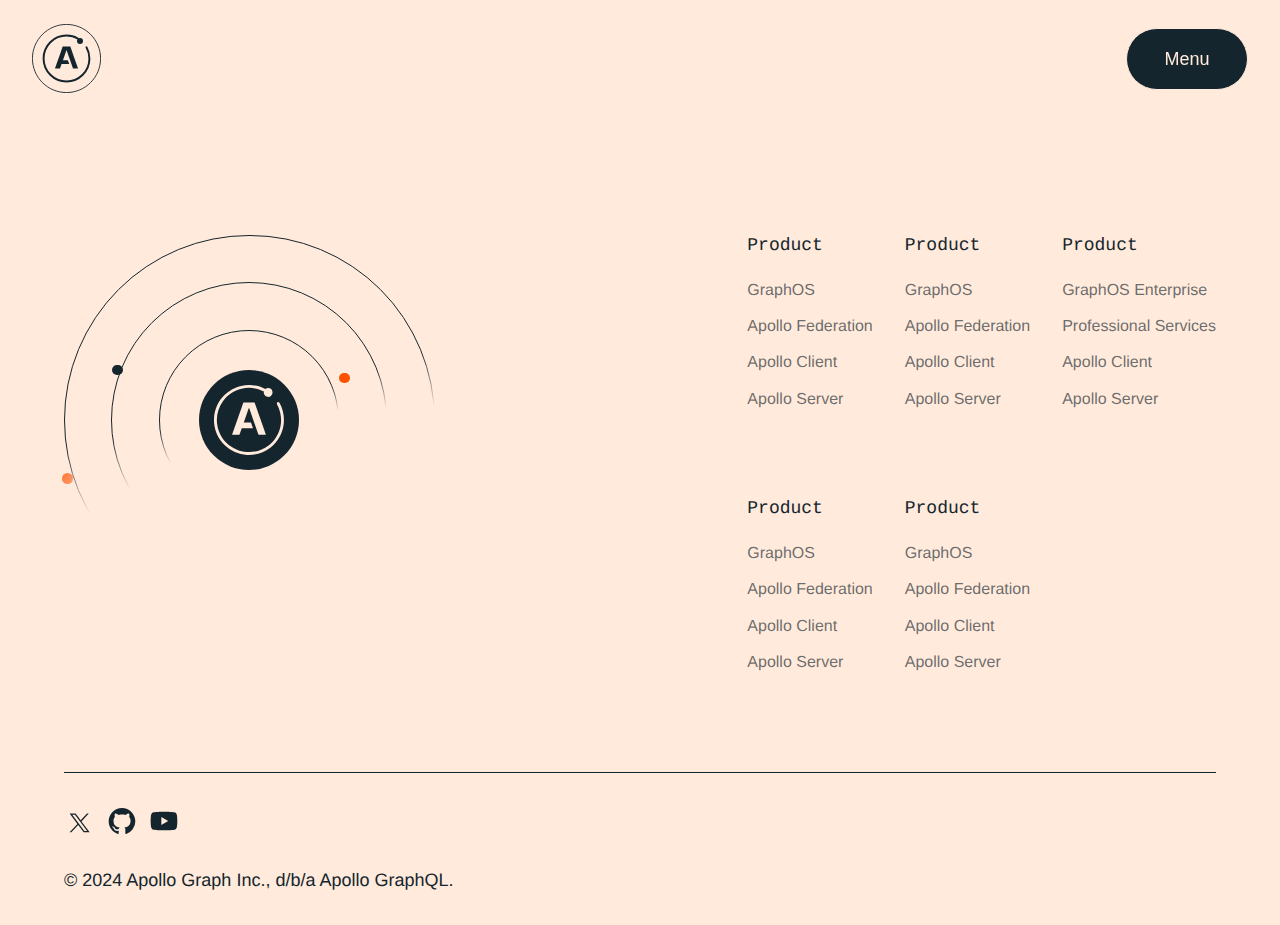
==== commit 1d29b279: "WIP" ====
--- a/blog.html
+++ b/blog.html
@@ -197,5 +197,148 @@
             </div>
         </nav>
     </header>
+    <footer class="Section">
+        <div class="position-relative">
+            <div class="Wrapper">
+                <div class="FooterNavigationWrapper">
+                    <div class="FooterLogoWrapper">
+                        <div class="BigOrbit Orbit">
+                            <div class="OrbitWrapper">
+                                <span></span>
+                            </div>
+                        </div>
+                        <div class="MiddleOrbit Orbit">
+                            <div class="OrbitWrapper">
+                                <span></span>
+                            </div>
+                        </div>
+                        <div class="SmallOrbit Orbit">
+                            <div class="OrbitWrapper">
+                                <span></span>
+                            </div>
+                        </div>
+                        <a class="FooterLogo" aria-description="Apollo GraphQL" aria-label="Go to homepage" href="#">
+                            <img alt="Homepage" fetchpriority="high" decoding="async" data-nimg="fill" src="assets/footer-logo.svg">
+                        </a>
+                    </div>
+                    <div class="FooterLogoMobile">
+                        <a class="FooterLogoLink" href="#">
+                            <img alt="Homepage" fetchpriority="high" decoding="async" data-nimg="fill" src="assets/footer-logo-mobile.svg">
+                        </a>
+                        <p>The <span>GraphQL</span> developer platform.</p>
+                    </div>
+                    <div class="FooterNavigationDesktop">
+                        <div>
+                            <p class="FiraCode">Product</p>
+                            <ul class="small">
+                                <li>
+                                    <a aria-label="GraphOS" class="FooterNavigationLink" href="#">GraphOS</a>
+                                </li>
+                                <li>
+                                    <a aria-label="Apollo Federation" class="FooterNavigationLink" href="#">Apollo Federation</a>
+                                </li>
+                                <li>
+                                    <a aria-label="Apollo Client" class="FooterNavigationLink" href="#">Apollo Client</a>
+                                </li>
+                                <li>
+                                    <a aria-label="Apollo Server" class="FooterNavigationLink" href="#">Apollo Server</a>
+                                </li>
+                            </ul>
+                        </div>
+                        <div>
+                            <p class="FiraCode">Product</p>
+                            <ul class="small">
+                                <li>
+                                    <a aria-label="GraphOS" class="FooterNavigationLink" href="#">GraphOS</a>
+                                </li>
+                                <li>
+                                    <a aria-label="Apollo Federation" class="FooterNavigationLink" href="#">Apollo Federation</a>
+                                </li>
+                                <li>
+                                    <a aria-label="Apollo Client" class="FooterNavigationLink" href="#">Apollo Client</a>
+                                </li>
+                                <li>
+                                    <a aria-label="Apollo Server" class="FooterNavigationLink" href="#">Apollo Server</a>
+                                </li>
+                            </ul>
+                        </div>
+                        <div>
+                            <p class="FiraCode">Product</p>
+                            <ul class="small">
+                                <li>
+                                    <a aria-label="GraphOS" class="FooterNavigationLink" href="#">GraphOS Enterprise</a>
+                                </li>
+                                <li>
+                                    <a aria-label="Apollo Federation" class="FooterNavigationLink" href="#">Professional Services</a>
+                                </li>
+                                <li>
+                                    <a aria-label="Apollo Client" class="FooterNavigationLink" href="#">Apollo Client</a>
+                                </li>
+                                <li>
+                                    <a aria-label="Apollo Server" class="FooterNavigationLink" href="#">Apollo Server</a>
+                                </li>
+                            </ul>
+                        </div>
+                        <div>
+                            <p class="FiraCode">Product</p>
+                            <ul class="small">
+                                <li>
+                                    <a aria-label="GraphOS" class="FooterNavigationLink" href="#">GraphOS</a>
+                                </li>
+                                <li>
+                                    <a aria-label="Apollo Federation" class="FooterNavigationLink" href="#">Apollo Federation</a>
+                                </li>
+                                <li>
+                                    <a aria-label="Apollo Client" class="FooterNavigationLink" href="#">Apollo Client</a>
+                                </li>
+                                <li>
+                                    <a aria-label="Apollo Server" class="FooterNavigationLink" href="#">Apollo Server</a>
+                                </li>
+                            </ul>
+                        </div>
+                        <div>
+                            <p class="FiraCode">Product</p>
+                            <ul class="small">
+                                <li>
+                                    <a aria-label="GraphOS" class="FooterNavigationLink" href="#">GraphOS</a>
+                                </li>
+                                <li>
+                                    <a aria-label="Apollo Federation" class="FooterNavigationLink" href="#">Apollo Federation</a>
+                                </li>
+                                <li>
+                                    <a aria-label="Apollo Client" class="FooterNavigationLink" href="#">Apollo Client</a>
+                                </li>
+                                <li>
+                                    <a aria-label="Apollo Server" class="FooterNavigationLink" href="#">Apollo Server</a>
+                                </li>
+                            </ul>
+                        </div>
+                    </div>
+                </div>
+                <div class="FooterCopyrightContainer">
+                    <div class="SocialMediaLinks">
+                        <a target="_blank" class="SocialMediaLink" href="#">
+                            <svg xmlns="http://www.w3.org/2000/svg" width="30" height="30" viewBox="0 0 33 33" fill="none">
+                                <path fill="currentColor" d="m5.108 8.305 8.536 11.413-8.59 9.28h1.934l7.52-8.125 6.076 8.124h6.579l-9.016-12.055 7.995-8.637h-1.934l-6.925 7.482-5.596-7.482H5.108ZM7.951 9.73h3.023l13.345 17.844h-3.022L7.951 9.73Z"></path>
+                            </svg>
+                        </a>
+                        <a target="_blank" class="SocialMediaLink" href="#">
+                            <svg width="32" height="32" viewBox="0 0 32 32" fill="none" xmlns="http://www.w3.org/2000/svg">
+                                <title>GitHub</title>
+                                <path fill-rule="evenodd" clip-rule="evenodd" d="M16 2.99512c-7.36671 0-13.33337 5.96666-13.33337 13.33328 0 5.9 3.81666 10.8834 9.11667 12.65.6667.1167.9167-.2833.9167-.6333 0-.3167-.0167-1.3667-.0167-2.4833-3.35001.6166-4.21667-.8167-4.48334-1.5667-.15-.3833-.8-1.5667-1.36667-1.8833-.46666-.25-1.13333-.8667-.01666-.8834 1.05-.0166 1.8.9667 2.05 1.3667 1.19997 2.0167 3.11667 1.45 3.88337 1.1.1166-.8667.4666-1.45.85-1.7833-2.9667-.3334-6.06671-1.4834-6.06671-6.5834 0-1.45.51667-2.65 1.36667-3.5833-.13333-.3333-.6-1.7.13333-3.53332 0 0 1.11671-.35 3.66671 1.36667 1.0666-.3 2.2-.45 3.3333-.45 1.1333 0 2.2667.15 3.3333.45 2.55-1.73333 3.6667-1.36667 3.6667-1.36667.7333 1.83332.2667 3.20002.1333 3.53332.85.9333 1.3667 2.1167 1.3667 3.5833 0 5.1167-3.1167 6.25-6.0833 6.5834.4833.4166.9 1.2166.9 2.4666 0 1.7834-.0167 3.2167-.0167 3.6667 0 .35.25.7667.9167.6333 2.6469-.8935 4.9469-2.5947 6.5764-4.8639a13.35537 13.35537 0 0 0 2.5069-7.7861c0-7.36662-5.9667-13.33328-13.3333-13.33328Z" fill="currentColor"></path>
+                            </svg>
+                        </a>
+                        <a target="_blank" class="SocialMediaLink" href="#">
+                            <svg width="32" height="32" viewBox="0 0 32 32" fill="none" xmlns="http://www.w3.org/2000/svg">
+                                <title>Youtube</title>
+                                <path fill-rule="evenodd" clip-rule="evenodd" d="M26.3893 7.2201c1.1468.30808 2.054 1.21524 2.362 2.362.5649 2.0881.582 6.4185.582 6.4185s0 4.3474-.5648 6.4185c-.3081 1.1467-1.2153 2.0539-2.362 2.362-2.0711.5648-10.4065.5648-10.4065.5648s-8.33552 0-10.40654-.5648c-1.14678-.3081-2.05392-1.2153-2.36201-2.362-.56482-2.0882-.56482-6.4185-.56482-6.4185s0-4.3304.54771-6.40138c.30808-1.14677 1.21523-2.05391 2.362-2.362 2.07103-.56483 10.40646-.58195 10.40646-.58195s8.3355 0 10.4065.56483Zm-6.1446 8.7805-6.9148 4.0051v-8.0102l6.9148 4.0051Z" fill="currentColor"></path>
+                            </svg>
+                        </a>
+                    </div>
+                    <p>© 2024 Apollo Graph Inc., d/b/a Apollo GraphQL.</p>
+                </div>
+            </div>
+        </div>
+    </footer>
 </body>
 </html>
--- a/styles/styles.css
+++ b/styles/styles.css
@@ -1793,11 +1793,11 @@
     text-decoration: none;
 }
 
-.ReccomendedArticles{
+.RecommendedArticles{
     padding: clamp(112px, 11.6666666667vw, 224px) 0;
 }
 
-.ReccomendedArticlesWrapper{
+.RecommendedArticlesWrapper{
     padding: clamp(56px, 3.75vw, 72px) 0;
     overflow: hidden;
     color: var(--background-color);
@@ -1806,7 +1806,7 @@
     border-radius: clamp(32px,1.6666666667vw,32px);
 }
 
-.ReccomendedArticlesContent{
+.RecommendedArticlesContent{
     width: 100%;
     margin: auto;
     position: relative;
@@ -1814,11 +1814,11 @@
     max-width: 1920px;
 }
 
-.ReccomendedArticlesContent .ArticleAuthor{
+.RecommendedArticlesContent .ArticleAuthor{
     margin: clamp(24px, 1.6666666667vw, 32px);
 }
 
-.ReccomendedArticlesTitle{
+.RecommendedArticlesTitle{
     max-width: clamp(800px, 75vw, 1440px);
     margin-bottom: clamp(32px, 2.9166666667vw, 56px);
 }
@@ -2139,7 +2139,7 @@
         line-height: 1.33;
     }
 
-    .ReccomendedArticles .GridArticlesWrapper{
+    .RecommendedArticles .GridArticlesWrapper{
         grid-template-columns: repeat(3, 90%);
         grid-gap: clamp(12px, 2.5vw, 48px);
         cursor: grab;
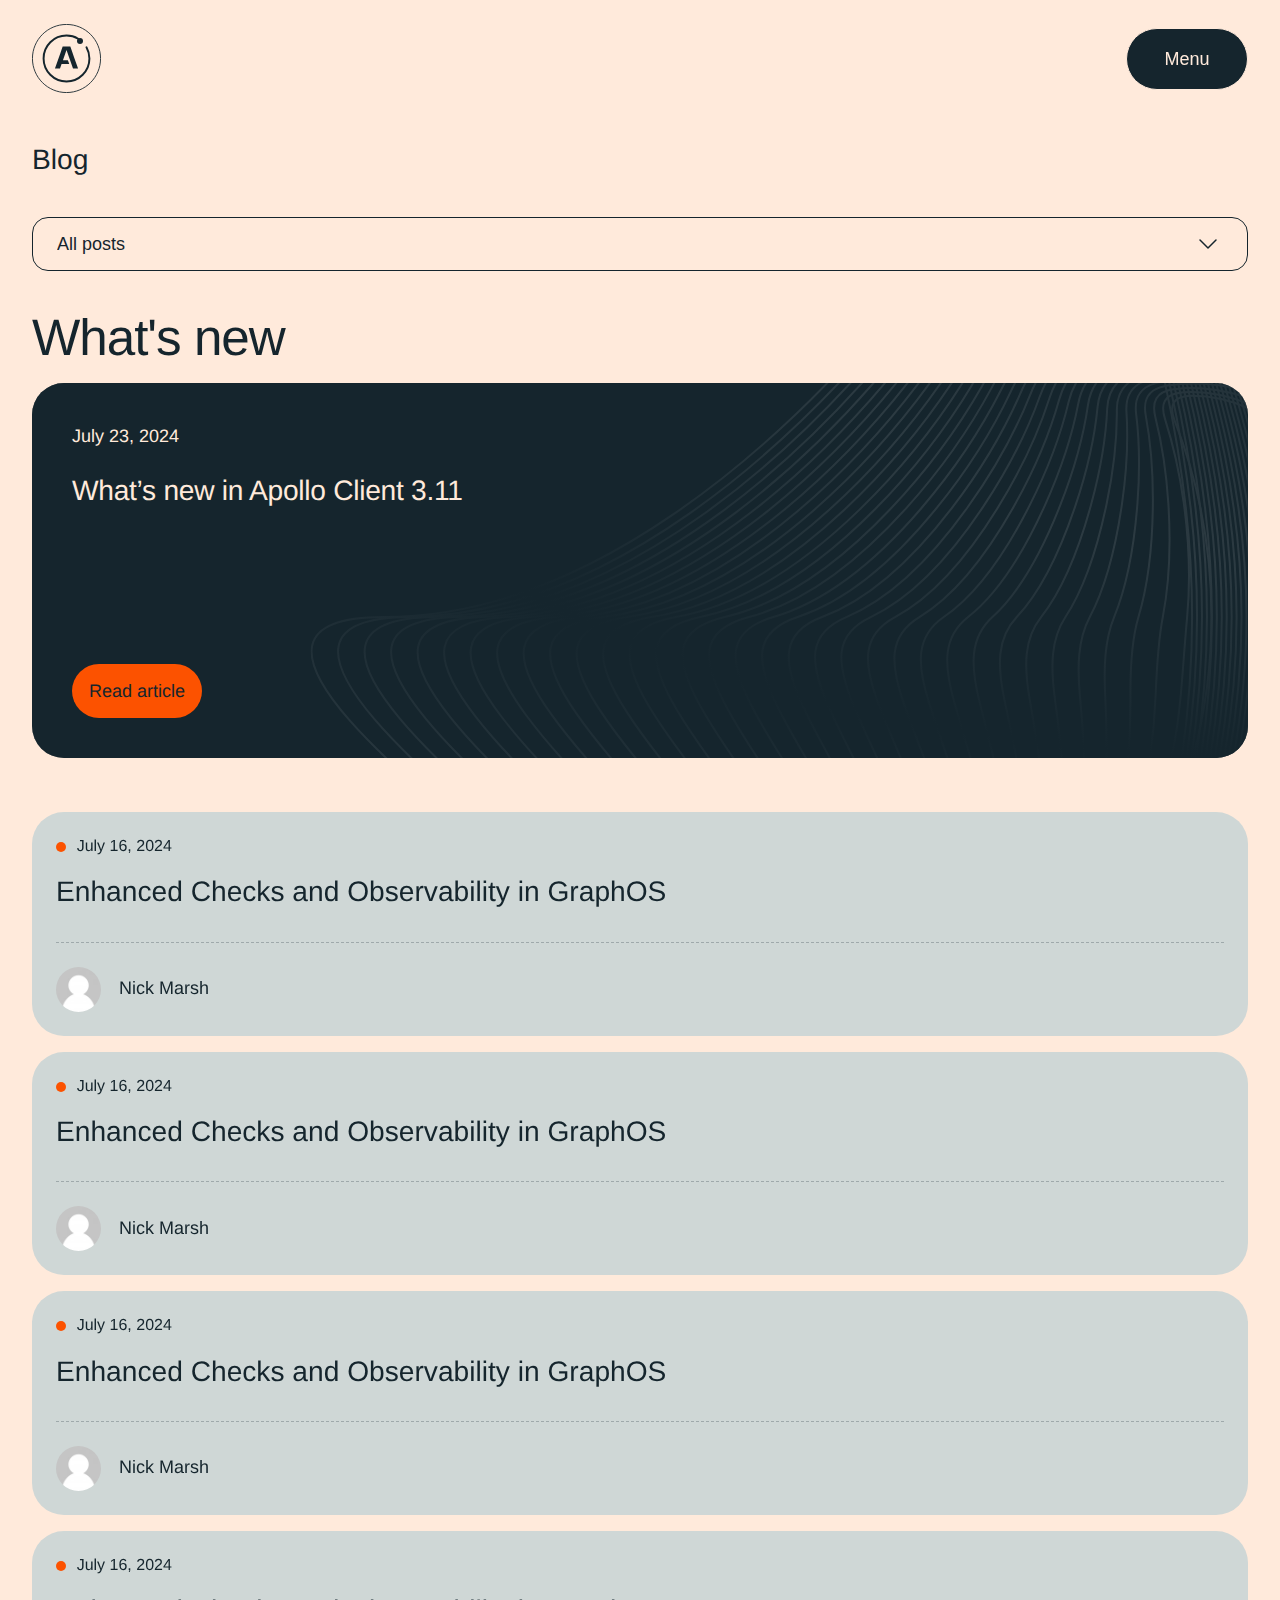
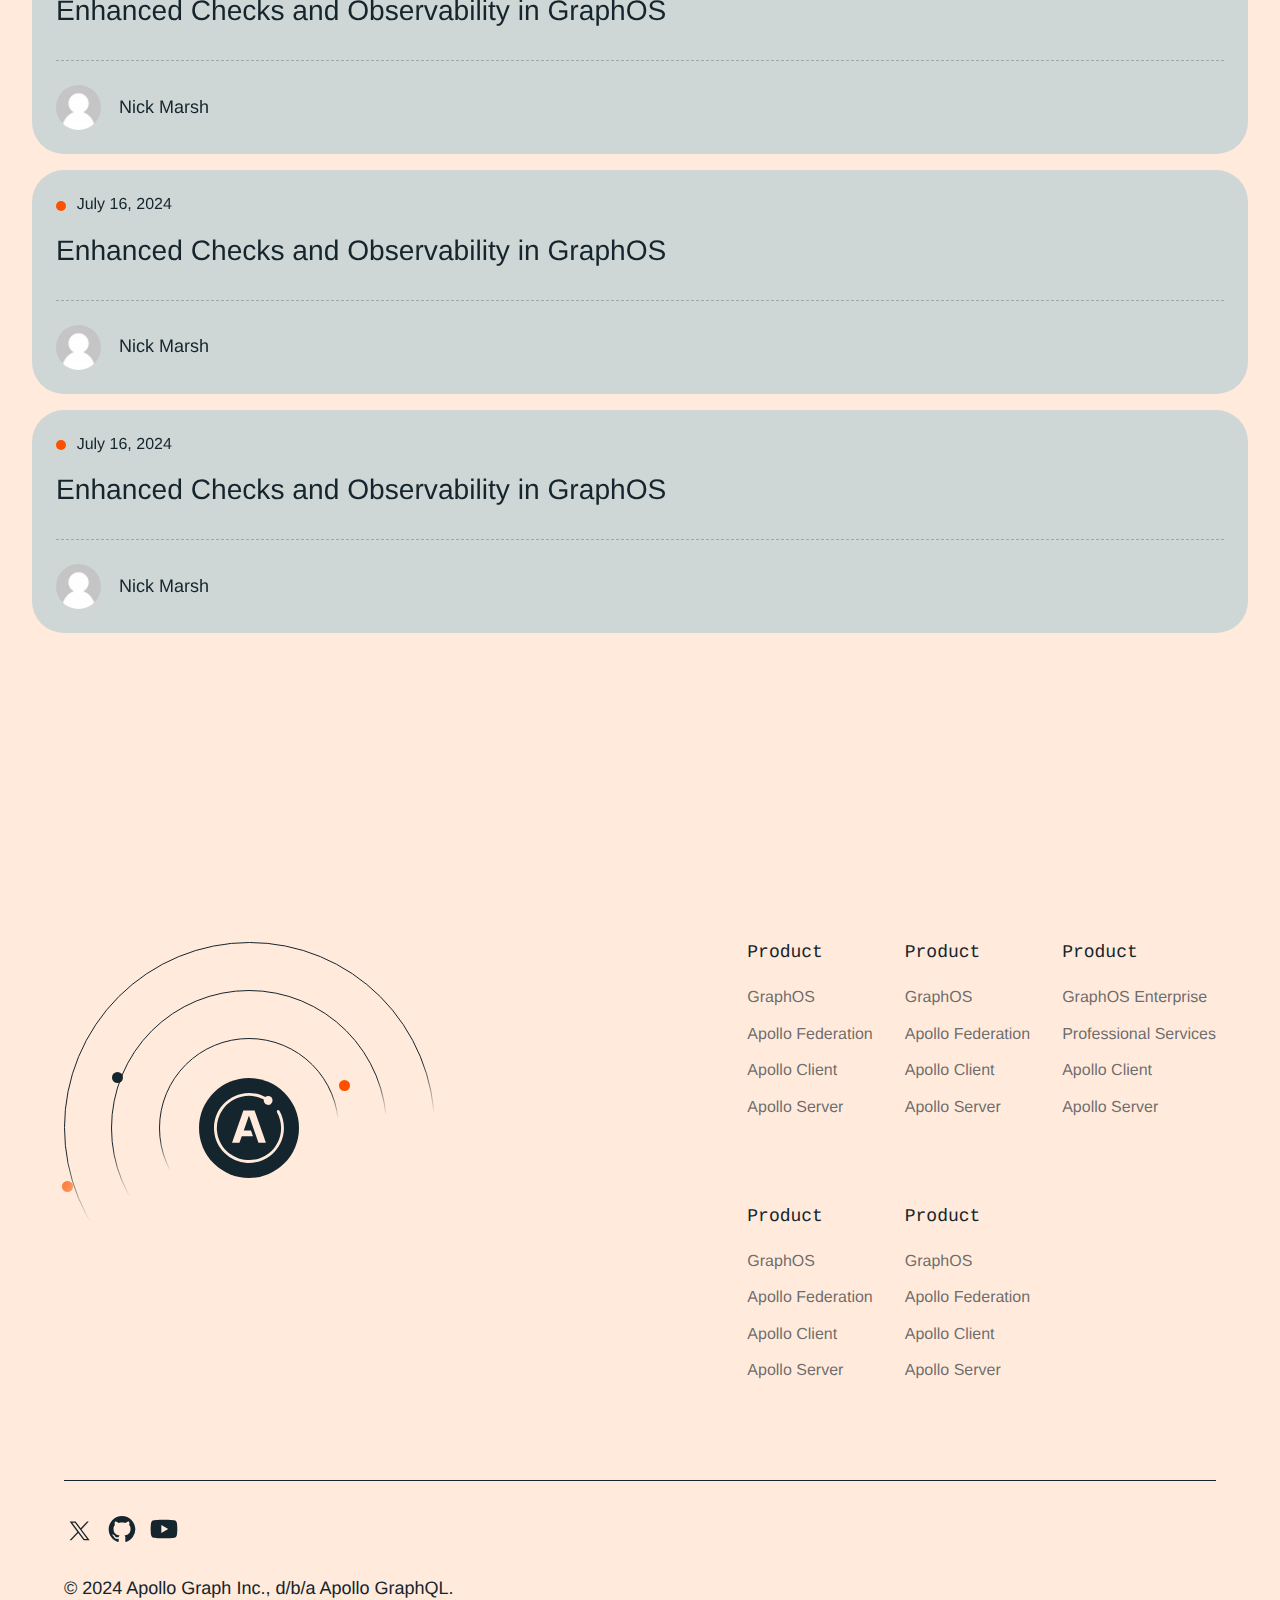
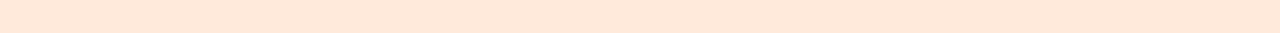
==== commit 2d8df89d: "Blog main articles section" ====
--- a/blog.html
+++ b/blog.html
@@ -197,6 +197,215 @@
             </div>
         </nav>
     </header>
+    <main class="MainSection">
+        <section class="MainArticlesSection Section">
+            <div class="Wrapper">
+                <div>
+                    <h4>Blog</h4>
+                    <div class="MainArticlesCategories">
+                        <div class="CategoriesDesktop">
+                            <a artia-label="Announcement" class="SingleCategory h5" href="#">Announcement</a>
+                            <a artia-label="Announcement" class="SingleCategory h5" href="#">Apollo Client</a>
+                            <a artia-label="Announcement" class="SingleCategory h5" href="#">Apollo Federation</a>
+                            <a artia-label="Announcement" class="SingleCategory h5" href="#">Backend</a>
+                            <a artia-label="Announcement" class="SingleCategory h5" href="#">Community</a>
+                            <a artia-label="Announcement" class="SingleCategory h5" href="#">Engineering</a>
+                            <a artia-label="Announcement" class="SingleCategory h5" href="#">Events</a>
+                            <a artia-label="Announcement" class="SingleCategory h5" href="#">Frontend</a>
+                            <a artia-label="Announcement" class="SingleCategory h5" href="#">GraphOS</a>
+                            <a artia-label="Announcement" class="SingleCategory h5" href="#">GraphQL</a>
+                            <a artia-label="Announcement" class="SingleCategory h5" href="#">How-to</a>
+                            <a artia-label="Announcement" class="SingleCategory h5" href="#">Life at Apollo</a>
+                            <a artia-label="Announcement" class="SingleCategory h5" href="#">Mobile</a>
+                            <a artia-label="Announcement" class="SingleCategory h5" href="#">Partners</a>
+                            <a artia-label="Announcement" class="SingleCategory h5" href="#">Platform Engineering</a>
+                            <a artia-label="Announcement" class="SingleCategory h5" href="#">Tooling</a>
+                            <a artia-label="Announcement" class="SingleCategory h5" href="#">Webinar</a>
+                        </div>
+                        <div class="CategoriesMobile">
+                            <div class="CategoriesMobileContainer">
+                                <div class="CategoriesMobileWrapper">
+                                    <select class="CategoriesMobileSelect">
+                                        <option value="/" selected="">All posts</option>
+                                        <option value="/category/announcement">Announcement</option>
+                                        <option value="/category/apollo-client">Apollo Client</option>
+                                        <option value="/category/apollo-federation">Apollo Federation</option>
+                                        <option value="/category/backend">Backend</option>
+                                        <option value="/category/community">Community</option>
+                                        <option value="/category/engineering">Engineering</option>
+                                        <option value="/category/events">Events</option>
+                                        <option value="/category/frontend">Frontend</option>
+                                        <option value="/category/platform">GraphOS</option>
+                                        <option value="/category/graphql">GraphQL</option>
+                                        <option value="/category/how-to">How-to</option>
+                                        <option value="/category/life-at-apollo">Life at Apollo</option>
+                                        <option value="/category/mobile">Mobile</option>
+                                        <option value="/category/partners">Partners</option>
+                                        <option value="/category/platform-engineering">Platform Engineering</option>
+                                        <option value="/category/tooling">Tooling</option>
+                                        <option value="/category/webinar">Webinar</option>
+                                    </select>
+                                    <span class="CategoriesMobileSelectArrow">
+                                        <svg viewBox="0 0 24 24" 
+                                            fill="none" 
+                                            xmlns="http://www.w3.org/2000/svg">
+                                            <path d="M6 9L12 15L18 9" 
+                                                stroke="currentColor" 
+                                                stroke-width="1.125" 
+                                                stroke-linecap="round" 
+                                                stroke-linejoin="round">
+                                            </path>
+                                        </svg>
+                                    </span>
+                                </div>
+                            </div>
+                        </div>
+                    </div>
+                    <h2>What's new</h2>
+                    <section class="MainArticlesCardSection Section">
+                        <div class="MainArticlesCard CardWrapper Section">
+                            <div class="BackgroundWrapper">
+                                <img alt="What’s new in Apollo Client 3.11" draggable="false" fetchpriority="high" decoding="async" data-nimg="fill" src="assets/background.svg">
+                            </div>
+                            <div class="ContentWrapper position-relative">
+                                <p>July 23, 2024</p>
+                                <h1 class="CardTitle h4">What’s new in Apollo Client 3.11</h1>
+                                <a class="MainBtn Red" href="#">
+                                    <div>Read article</div>
+                                </a>
+                            </div>
+                        </div>
+                    </section>
+                </div>
+                <div class="GridArticlesSection">
+                    <div class="GridArticlesContainer">
+                        <div class="GridArticlesWrapper">
+                            <article class="SingleArticleCard CardWrapper">
+                                <div class="SingleArticleCardContent">
+                                    <a class="ArticleLink" href="#">
+                                        <small class="ArticleDate">
+                                            <span class="RedDot"></span>
+                                            July 16, 2024
+                                        </small>
+                                        <h4 class="CardTitle">Enhanced Checks and Observability in GraphOS</h4>
+                                    </a>
+                                    <hr>
+                                    <div class="ArticleAuthor">
+                                        <a class="AuthorLink" href="#">
+                                            <div class="AuthorImgWrapper">
+                                                <img alt="Author image" loading="lazy" width="44" height="44" decoding="async" data-nimg="1" src="assets/author-img.png">
+                                            </div>
+                                            <p>Nick Marsh</p>
+                                        </a>
+                                    </div>
+                                </div>
+                            </article>
+                            <article class="SingleArticleCard CardWrapper">
+                                <div class="SingleArticleCardContent">
+                                    <a class="ArticleLink" href="#">
+                                        <small class="ArticleDate">
+                                            <span class="RedDot"></span>
+                                            July 16, 2024
+                                        </small>
+                                        <h4 class="CardTitle">Enhanced Checks and Observability in GraphOS</h4>
+                                    </a>
+                                    <hr>
+                                    <div class="ArticleAuthor">
+                                        <a class="AuthorLink" href="#">
+                                            <div class="AuthorImgWrapper">
+                                                <img alt="Author image" loading="lazy" width="44" height="44" decoding="async" data-nimg="1" src="assets/author-img.png">
+                                            </div>
+                                            <p>Nick Marsh</p>
+                                        </a>
+                                    </div>
+                                </div>
+                            </article>
+                            <article class="SingleArticleCard CardWrapper">
+                                <div class="SingleArticleCardContent">
+                                    <a class="ArticleLink" href="#">
+                                        <small class="ArticleDate">
+                                            <span class="RedDot"></span>
+                                            July 16, 2024
+                                        </small>
+                                        <h4 class="CardTitle">Enhanced Checks and Observability in GraphOS</h4>
+                                    </a>
+                                    <hr>
+                                    <div class="ArticleAuthor">
+                                        <a class="AuthorLink" href="#">
+                                            <div class="AuthorImgWrapper">
+                                                <img alt="Author image" loading="lazy" width="44" height="44" decoding="async" data-nimg="1" src="assets/author-img.png">
+                                            </div>
+                                            <p>Nick Marsh</p>
+                                        </a>
+                                    </div>
+                                </div>
+                            </article>
+                            <article class="SingleArticleCard CardWrapper">
+                                <div class="SingleArticleCardContent">
+                                    <a class="ArticleLink" href="#">
+                                        <small class="ArticleDate">
+                                            <span class="RedDot"></span>
+                                            July 16, 2024
+                                        </small>
+                                        <h4 class="CardTitle">Enhanced Checks and Observability in GraphOS</h4>
+                                    </a>
+                                    <hr>
+                                    <div class="ArticleAuthor">
+                                        <a class="AuthorLink" href="#">
+                                            <div class="AuthorImgWrapper">
+                                                <img alt="Author image" loading="lazy" width="44" height="44" decoding="async" data-nimg="1" src="assets/author-img.png">
+                                            </div>
+                                            <p>Nick Marsh</p>
+                                        </a>
+                                    </div>
+                                </div>
+                            </article>
+                            <article class="SingleArticleCard CardWrapper">
+                                <div class="SingleArticleCardContent">
+                                    <a class="ArticleLink" href="#">
+                                        <small class="ArticleDate">
+                                            <span class="RedDot"></span>
+                                            July 16, 2024
+                                        </small>
+                                        <h4 class="CardTitle">Enhanced Checks and Observability in GraphOS</h4>
+                                    </a>
+                                    <hr>
+                                    <div class="ArticleAuthor">
+                                        <a class="AuthorLink" href="#">
+                                            <div class="AuthorImgWrapper">
+                                                <img alt="Author image" loading="lazy" width="44" height="44" decoding="async" data-nimg="1" src="assets/author-img.png">
+                                            </div>
+                                            <p>Nick Marsh</p>
+                                        </a>
+                                    </div>
+                                </div>
+                            </article>
+                            <article class="SingleArticleCard CardWrapper">
+                                <div class="SingleArticleCardContent">
+                                    <a class="ArticleLink" href="#">
+                                        <small class="ArticleDate">
+                                            <span class="RedDot"></span>
+                                            July 16, 2024
+                                        </small>
+                                        <h4 class="CardTitle">Enhanced Checks and Observability in GraphOS</h4>
+                                    </a>
+                                    <hr>
+                                    <div class="ArticleAuthor">
+                                        <a class="AuthorLink" href="#">
+                                            <div class="AuthorImgWrapper">
+                                                <img alt="Author image" loading="lazy" width="44" height="44" decoding="async" data-nimg="1" src="assets/author-img.png">
+                                            </div>
+                                            <p>Nick Marsh</p>
+                                        </a>
+                                    </div>
+                                </div>
+                            </article>
+                        </div>
+                    </div>
+                </div>
+            </div>
+        </section>
+    </main>
     <footer class="Section">
         <div class="position-relative">
             <div class="Wrapper">
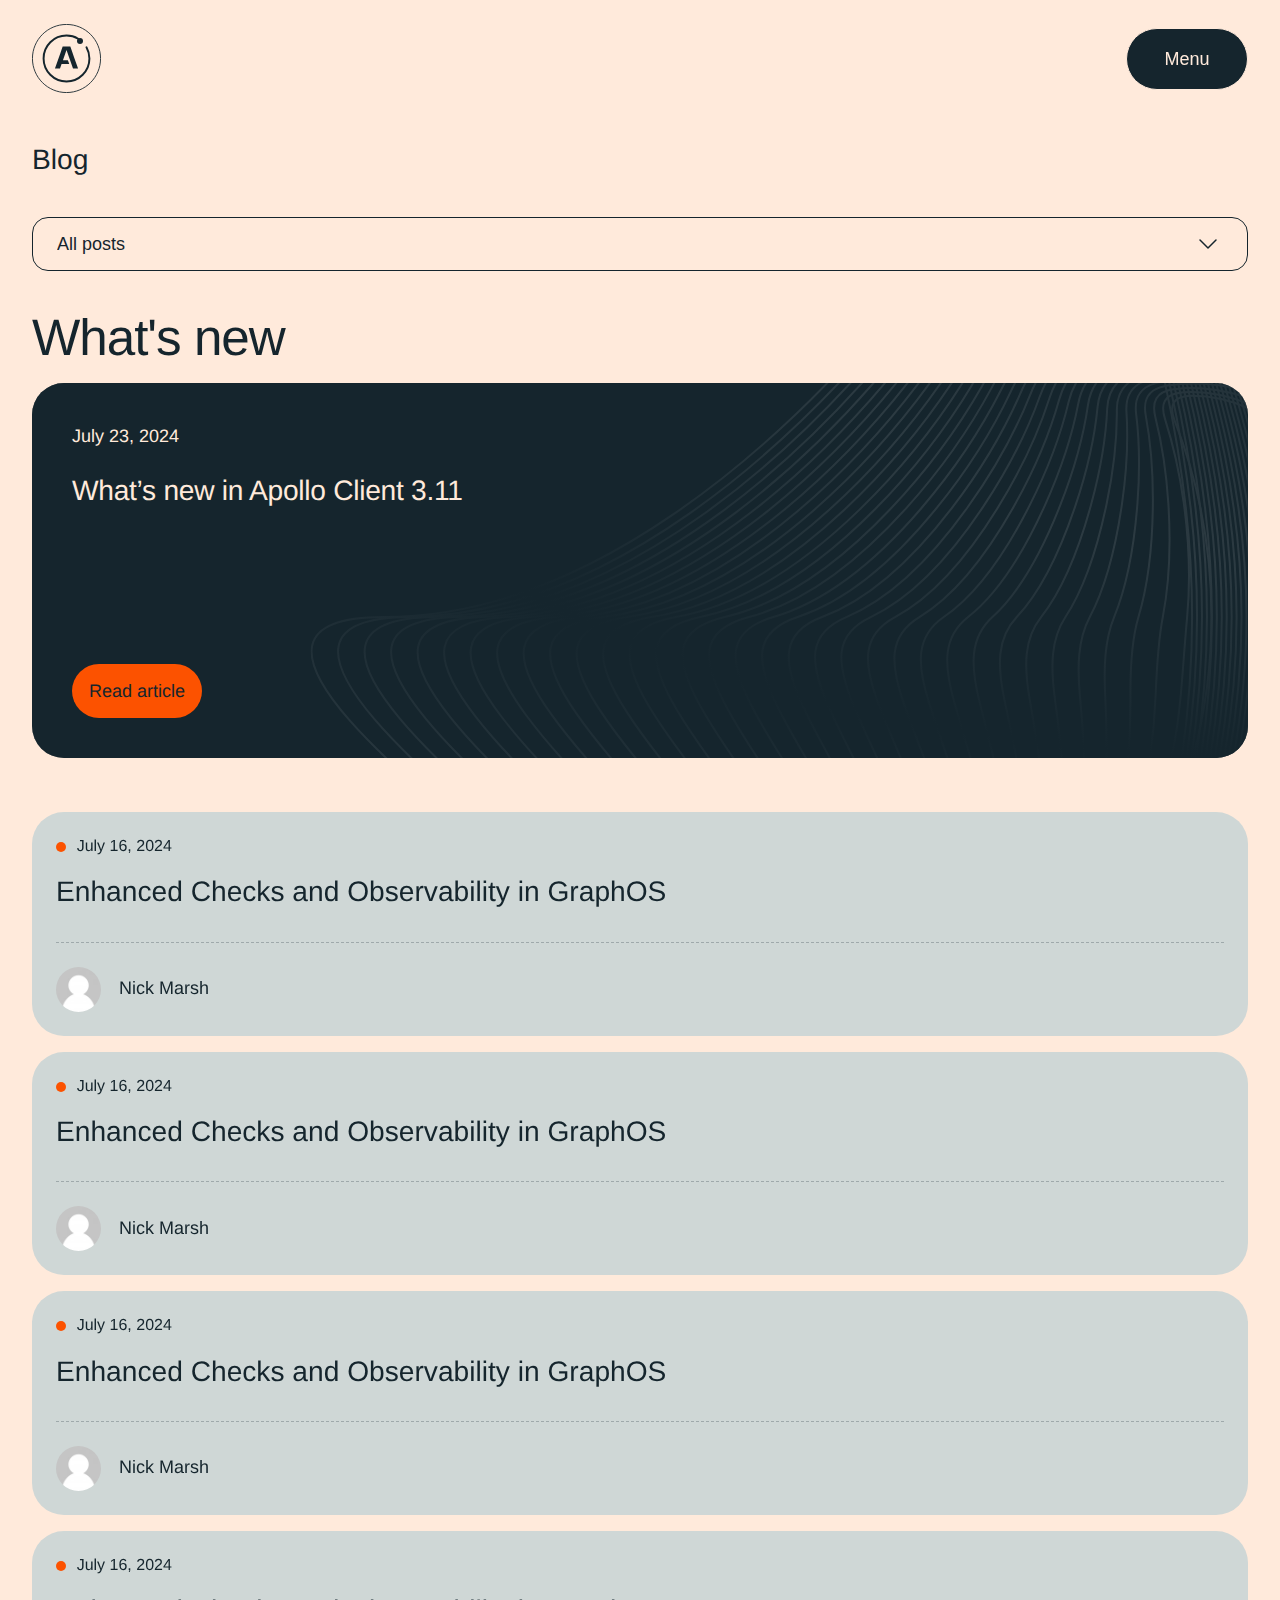
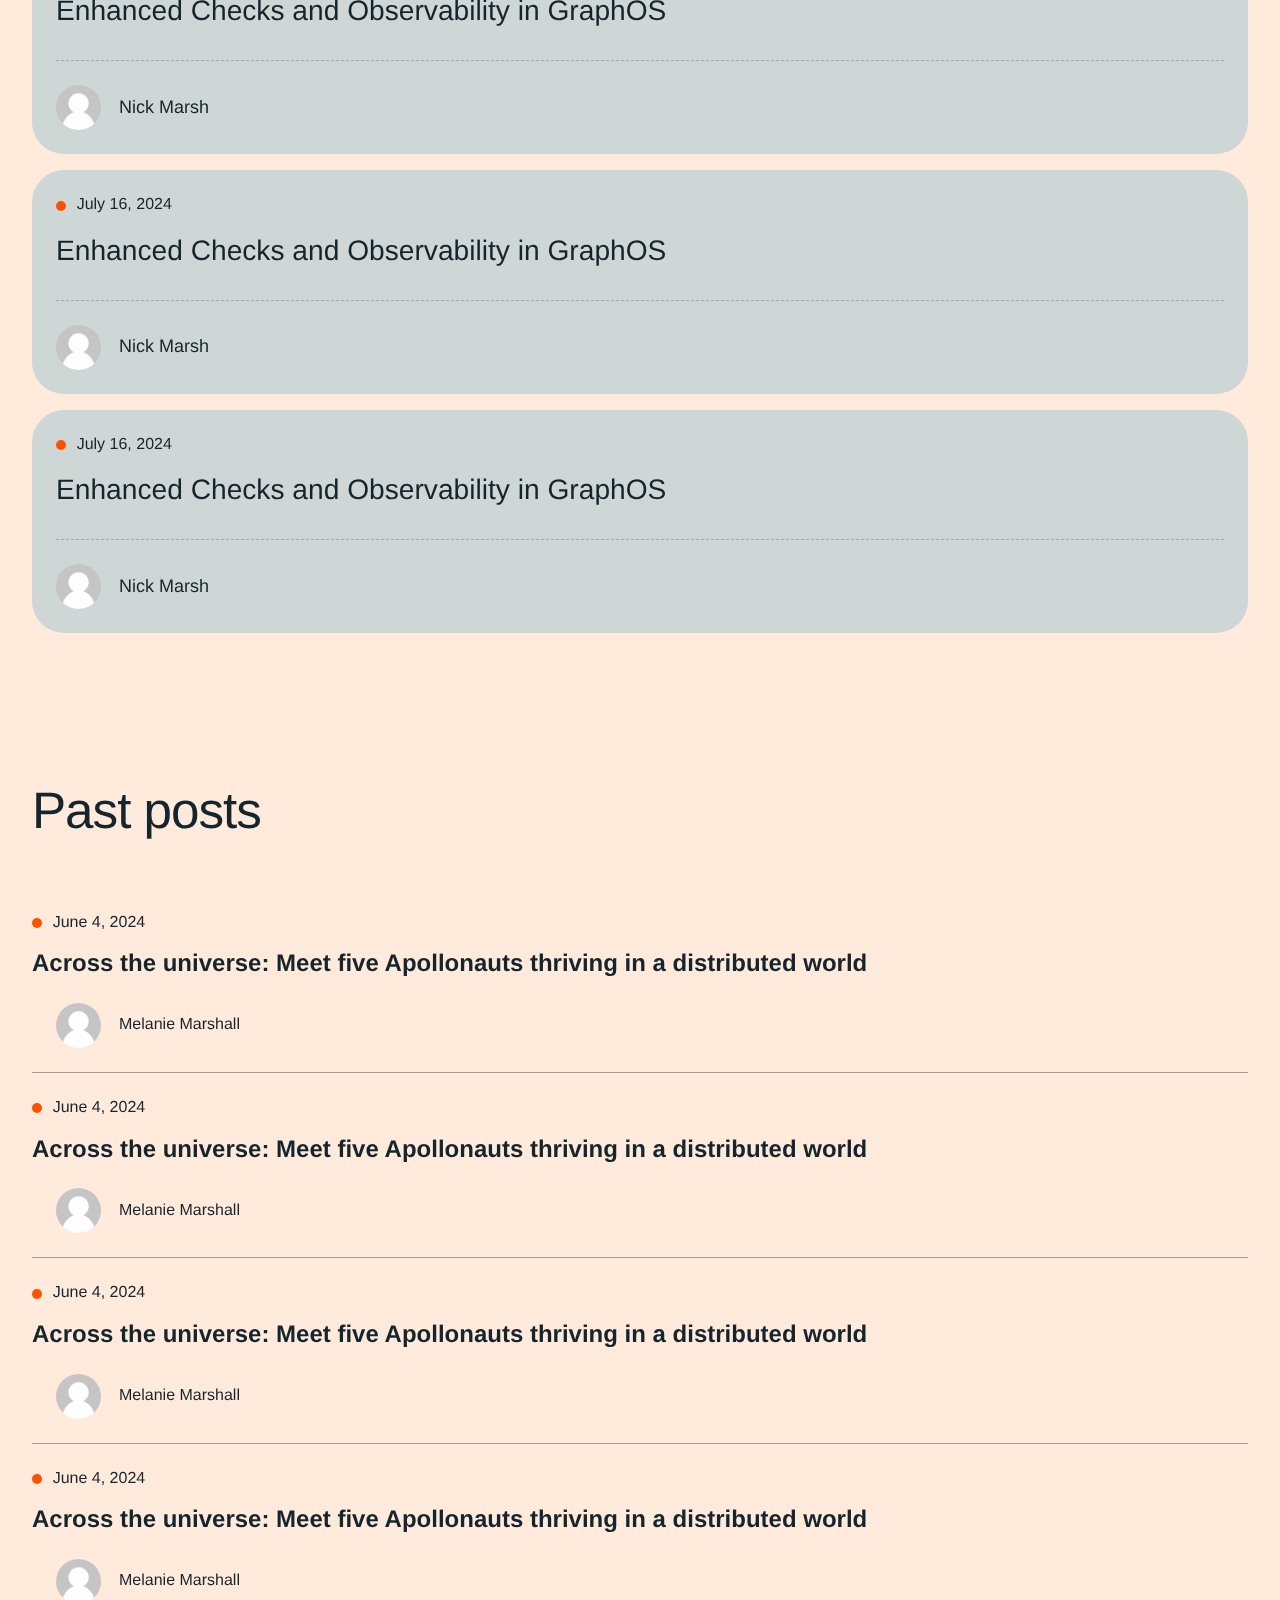
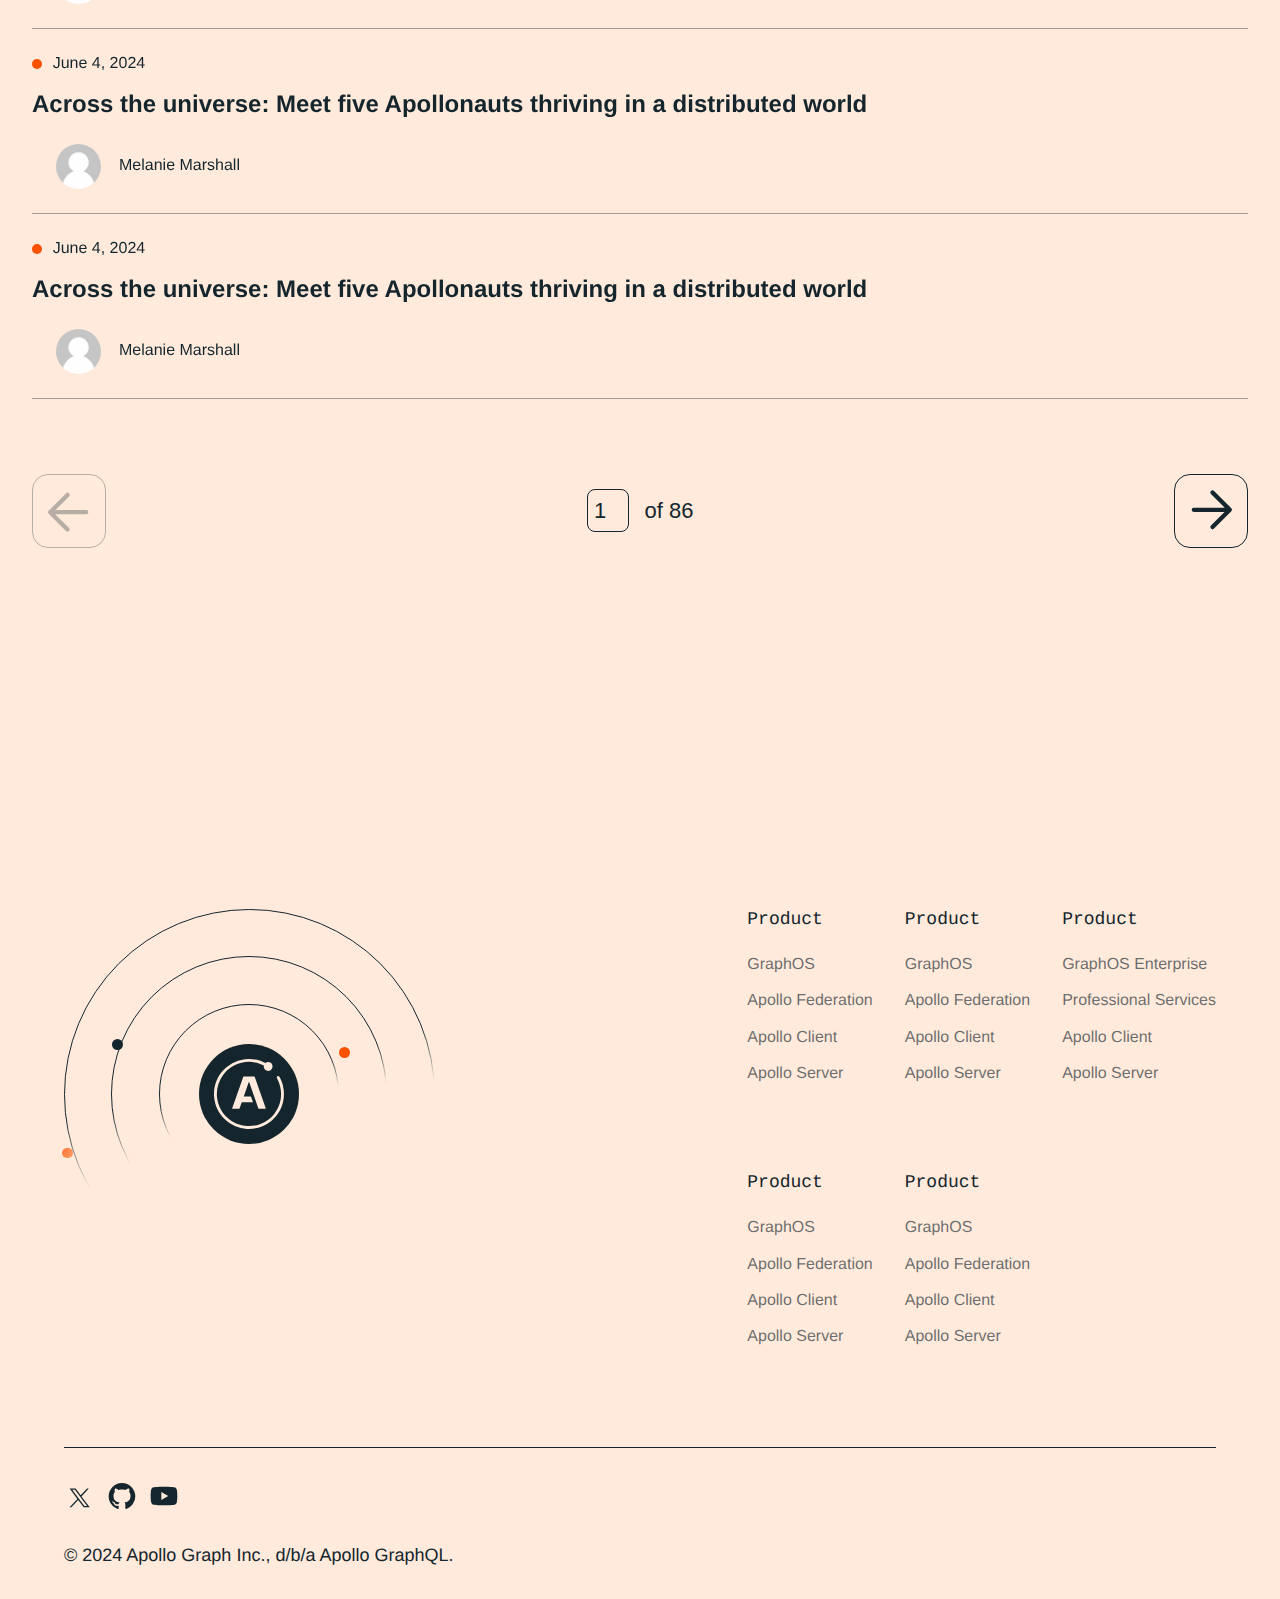
==== commit e39ef291: "Blog archive articles section" ====
--- a/blog.html
+++ b/blog.html
@@ -405,6 +405,165 @@
                 </div>
             </div>
         </section>
+        <section class="ArchiveArticlesSection Section">
+            <div class="ArchiveArticlesWrapper">
+                <h2>Past posts</h2>
+                <div>
+                    <div class="ArchiveArticles">
+                        <div class="ArticlesContainer">
+                            <article class="ArchiveSinglePost CardWrapper">
+                                <div class="SingleArticleCardContent">
+                                    <a class="ArticleLink" href="#">
+                                        <small class="ArticleDate">
+                                            <span class="RedDot"></span>
+                                            June 4, 2024
+                                        </small>
+                                        <h5 class="blog-article_title__qTmSN">Across the universe: Meet five Apollonauts thriving in a distributed world</h5>
+                                    </a>
+                                    <div class="ArticleAuthor">
+                                        <a class="AuthorLink" href="#">
+                                            <div class="AuthorImgWrapper">
+                                                <img alt="Author image" loading="lazy" width="44" height="44" decoding="async" data-nimg="1" src="assets/author-img.png">
+                                            </div>
+                                            <small>Melanie Marshall</small>
+                                        </a>
+                                    </div>
+                                </div>
+                            </article>
+                            <article class="ArchiveSinglePost CardWrapper">
+                                <div class="SingleArticleCardContent">
+                                    <a class="ArticleLink" href="#">
+                                        <small class="ArticleDate">
+                                            <span class="RedDot"></span>
+                                            June 4, 2024
+                                        </small>
+                                        <h5 class="blog-article_title__qTmSN">Across the universe: Meet five Apollonauts thriving in a distributed world</h5>
+                                    </a>
+                                    <div class="ArticleAuthor">
+                                        <a class="AuthorLink" href="#">
+                                            <div class="AuthorImgWrapper">
+                                                <img alt="Author image" loading="lazy" width="44" height="44" decoding="async" data-nimg="1" src="assets/author-img.png">
+                                            </div>
+                                            <small>Melanie Marshall</small>
+                                        </a>
+                                    </div>
+                                </div>
+                            </article>
+                            <article class="ArchiveSinglePost CardWrapper">
+                                <div class="SingleArticleCardContent">
+                                    <a class="ArticleLink" href="#">
+                                        <small class="ArticleDate">
+                                            <span class="RedDot"></span>
+                                            June 4, 2024
+                                        </small>
+                                        <h5 class="blog-article_title__qTmSN">Across the universe: Meet five Apollonauts thriving in a distributed world</h5>
+                                    </a>
+                                    <div class="ArticleAuthor">
+                                        <a class="AuthorLink" href="#">
+                                            <div class="AuthorImgWrapper">
+                                                <img alt="Author image" loading="lazy" width="44" height="44" decoding="async" data-nimg="1" src="assets/author-img.png">
+                                            </div>
+                                            <small>Melanie Marshall</small>
+                                        </a>
+                                    </div>
+                                </div>
+                            </article>
+                            <article class="ArchiveSinglePost CardWrapper">
+                                <div class="SingleArticleCardContent">
+                                    <a class="ArticleLink" href="#">
+                                        <small class="ArticleDate">
+                                            <span class="RedDot"></span>
+                                            June 4, 2024
+                                        </small>
+                                        <h5 class="blog-article_title__qTmSN">Across the universe: Meet five Apollonauts thriving in a distributed world</h5>
+                                    </a>
+                                    <div class="ArticleAuthor">
+                                        <a class="AuthorLink" href="#">
+                                            <div class="AuthorImgWrapper">
+                                                <img alt="Author image" loading="lazy" width="44" height="44" decoding="async" data-nimg="1" src="assets/author-img.png">
+                                            </div>
+                                            <small>Melanie Marshall</small>
+                                        </a>
+                                    </div>
+                                </div>
+                            </article>
+                            <article class="ArchiveSinglePost CardWrapper">
+                                <div class="SingleArticleCardContent">
+                                    <a class="ArticleLink" href="#">
+                                        <small class="ArticleDate">
+                                            <span class="RedDot"></span>
+                                            June 4, 2024
+                                        </small>
+                                        <h5 class="blog-article_title__qTmSN">Across the universe: Meet five Apollonauts thriving in a distributed world</h5>
+                                    </a>
+                                    <div class="ArticleAuthor">
+                                        <a class="AuthorLink" href="#">
+                                            <div class="AuthorImgWrapper">
+                                                <img alt="Author image" loading="lazy" width="44" height="44" decoding="async" data-nimg="1" src="assets/author-img.png">
+                                            </div>
+                                            <small>Melanie Marshall</small>
+                                        </a>
+                                    </div>
+                                </div>
+                            </article>
+                            <article class="ArchiveSinglePost CardWrapper">
+                                <div class="SingleArticleCardContent">
+                                    <a class="ArticleLink" href="#">
+                                        <small class="ArticleDate">
+                                            <span class="RedDot"></span>
+                                            June 4, 2024
+                                        </small>
+                                        <h5 class="blog-article_title__qTmSN">Across the universe: Meet five Apollonauts thriving in a distributed world</h5>
+                                    </a>
+                                    <div class="ArticleAuthor">
+                                        <a class="AuthorLink" href="#">
+                                            <div class="AuthorImgWrapper">
+                                                <img alt="Author image" loading="lazy" width="44" height="44" decoding="async" data-nimg="1" src="assets/author-img.png">
+                                            </div>
+                                            <small>Melanie Marshall</small>
+                                        </a>
+                                    </div>
+                                </div>
+                            </article>
+                        </div>
+                    </div>
+                    <div class="ArchiveArticlesPagination">
+                        <button type="button" class="PaginationButton PaginationLeftArrow" disabled="true">
+                            <svg width="25" height="25" viewBox="0 0 25 25" fill="none" xmlns="http://www.w3.org/2000/svg">
+                                <path d="M6.52539 12.0859H19.0254M19.0254 12.0859L13.0254 6.08594M19.0254 12.0859L13.0254 18.0859" 
+                                    stroke="#15252D" 
+                                    stroke-width="1.5" 
+                                    stroke-linecap="round" 
+                                    stroke-linejoin="round">
+                                </path>
+                            </svg>
+                        </button>
+                        <div class="PaginationDesktop">
+                            <button type="button" class="PaginationPage paragraph active">1</button>
+                            <button type="button" class="PaginationPage paragraph">2</button>
+                            <button type="button" class="PaginationPage paragraph">3</button>
+                            <button type="button" class="PaginationPage paragraph">4</button>
+                            <button type="button" class="PaginationPage paragraph">...</button>
+                            <button type="button" class="PaginationPage paragraph">86</button>
+                        </div>
+                        <div class="PaginationMobile">
+                            <input class="PaginationMobileInput" min="1" type="number" value="1">
+                            <button type="button" class="PaginationMobileButton">of 86</button>
+                        </div>
+                        <button type="button" class="PaginationButton PaginationRightArrow" disabled="false">
+                            <svg width="25" height="25" viewBox="0 0 25 25" fill="none" xmlns="http://www.w3.org/2000/svg">
+                                <path d="M6.52539 12.0859H19.0254M19.0254 12.0859L13.0254 6.08594M19.0254 12.0859L13.0254 18.0859" 
+                                    stroke="#15252D" 
+                                    stroke-width="1.5" 
+                                    stroke-linecap="round" 
+                                    stroke-linejoin="round">
+                                </path>
+                            </svg>
+                        </button>
+                    </div>
+                </div>
+            </div>
+        </section>
     </main>
     <footer class="Section">
         <div class="position-relative">
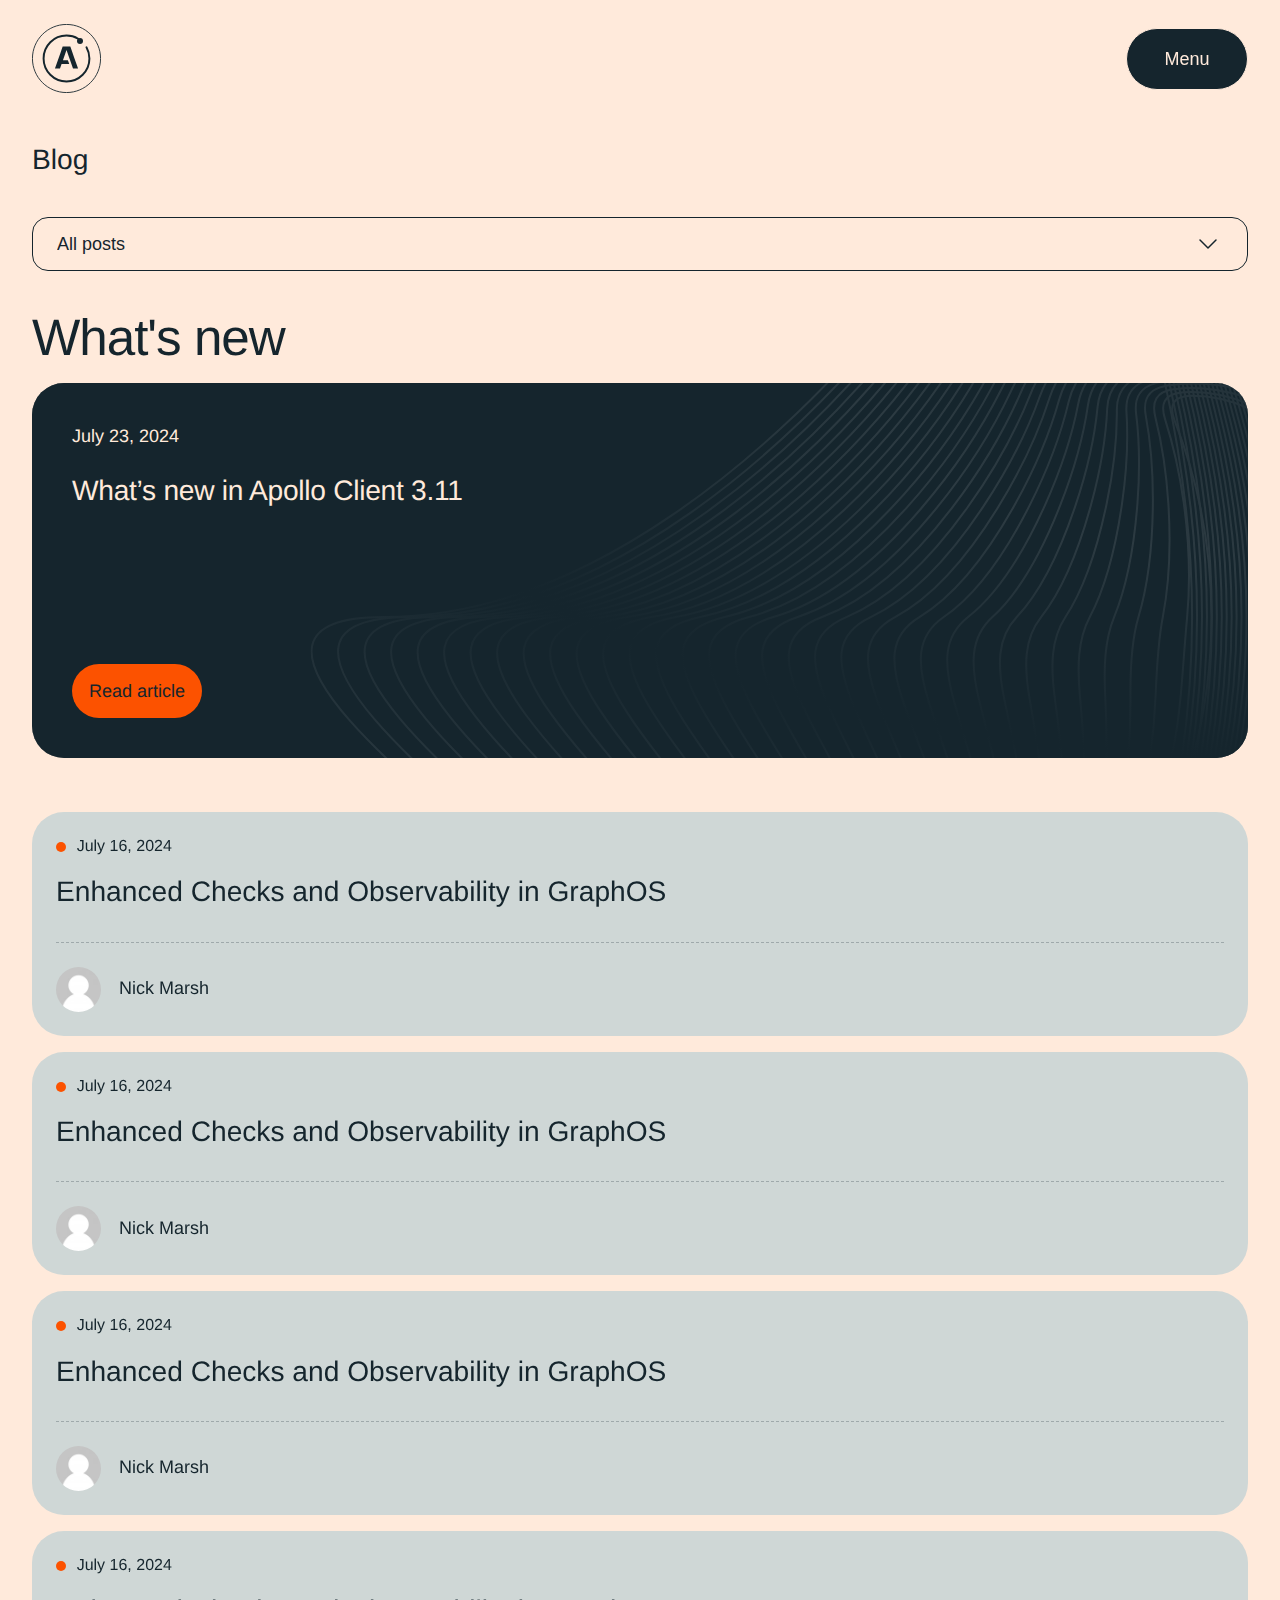
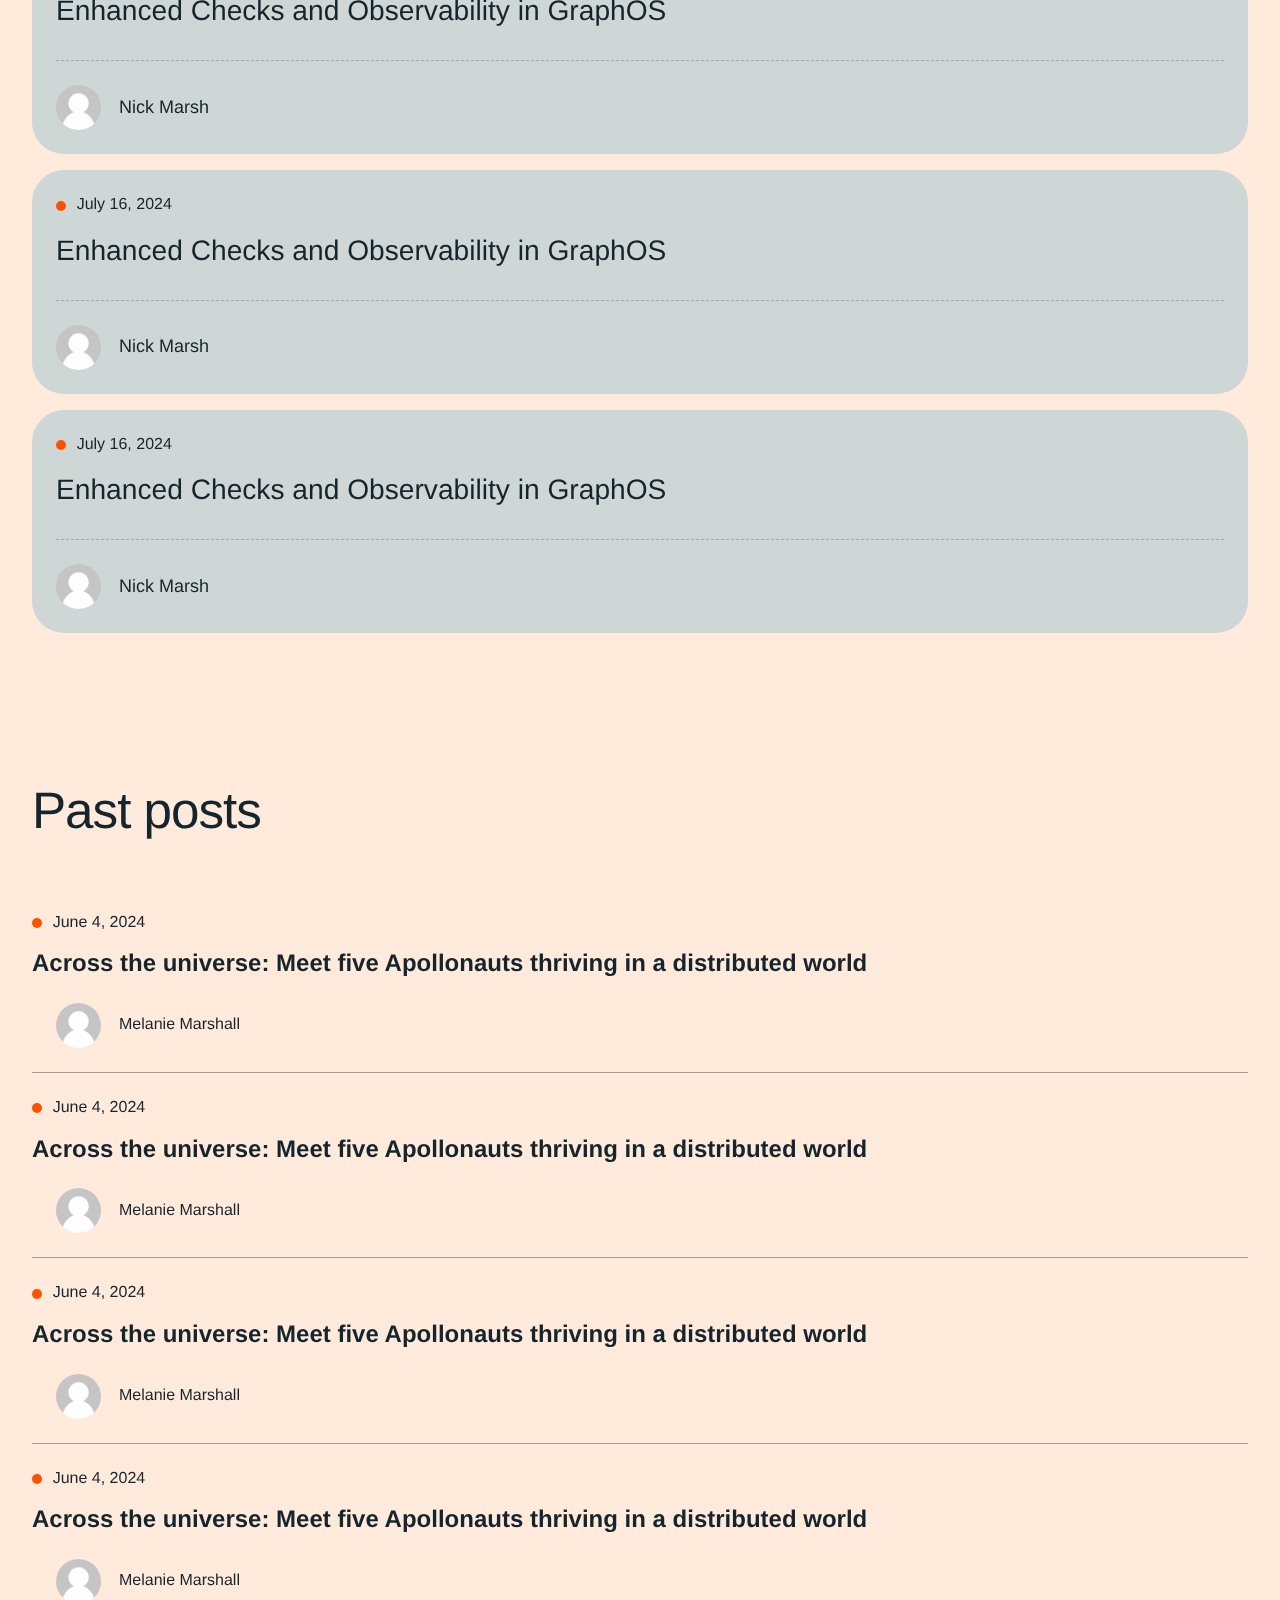
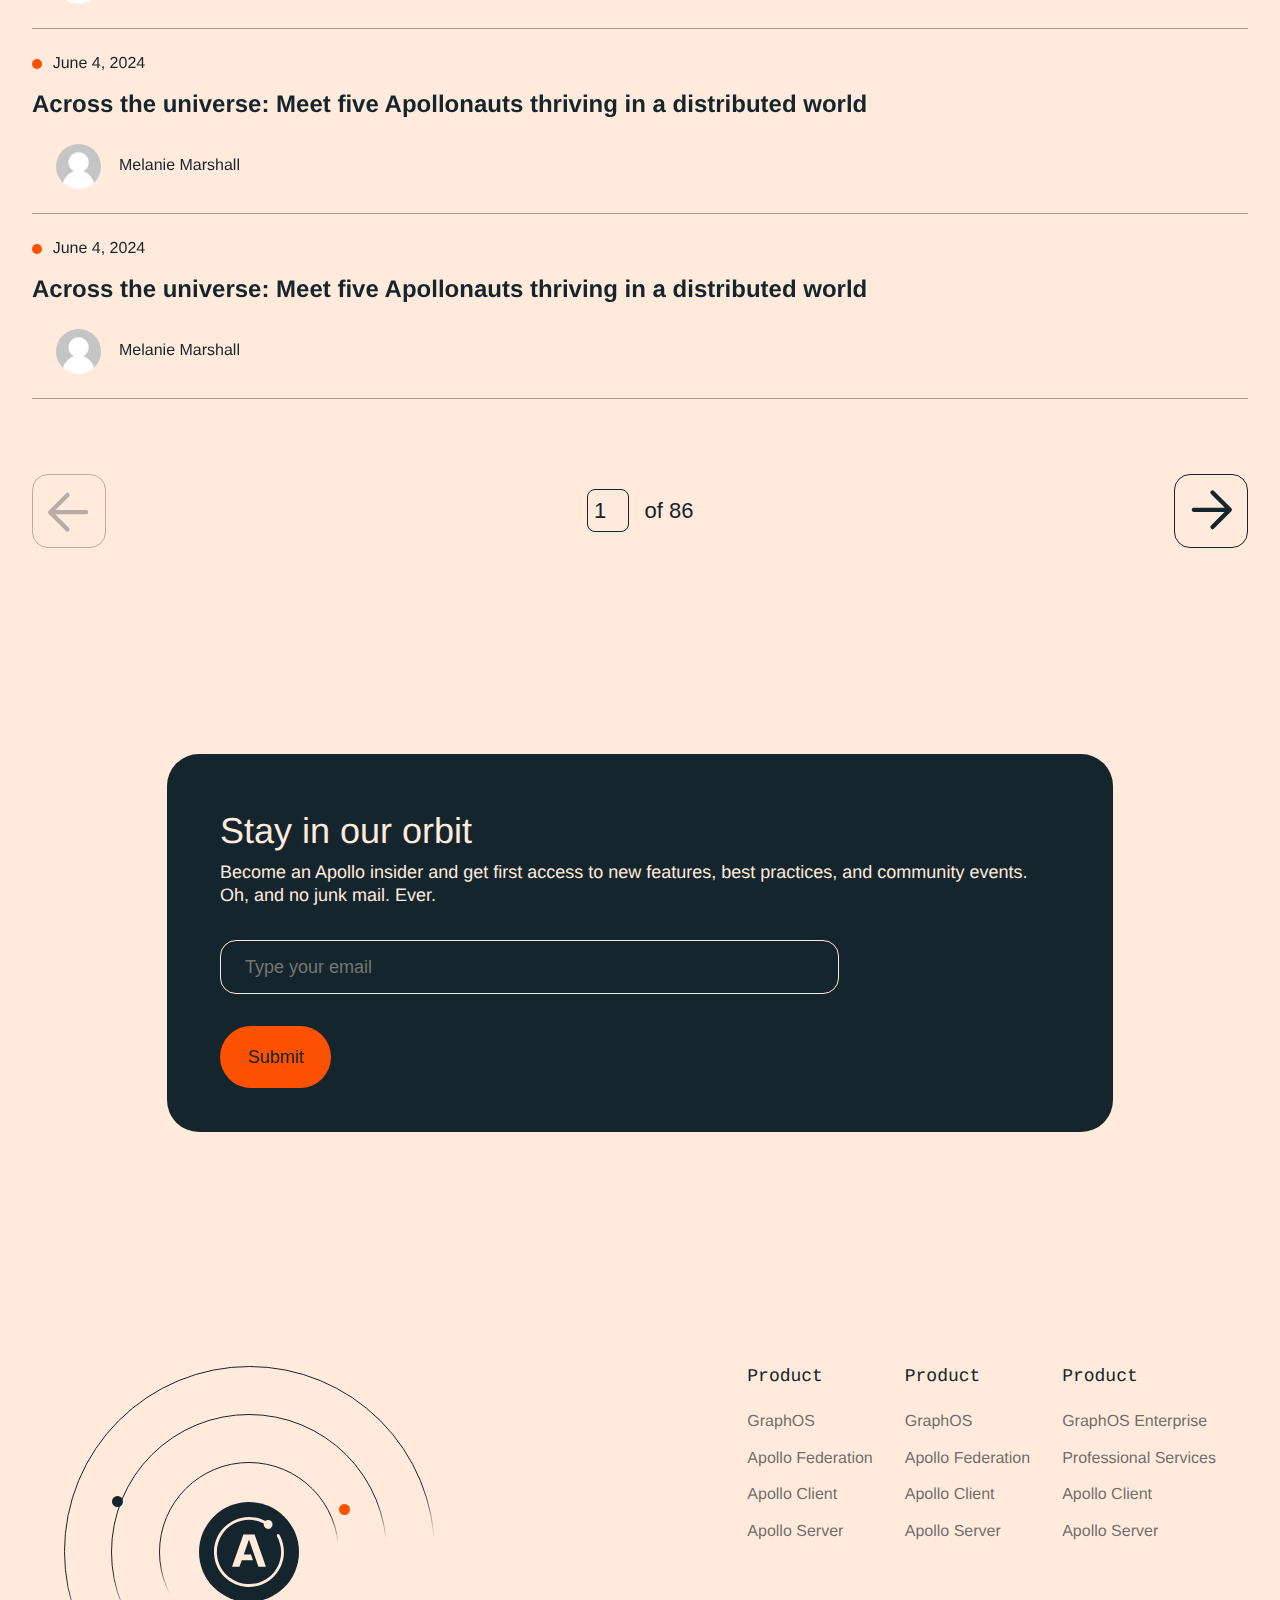
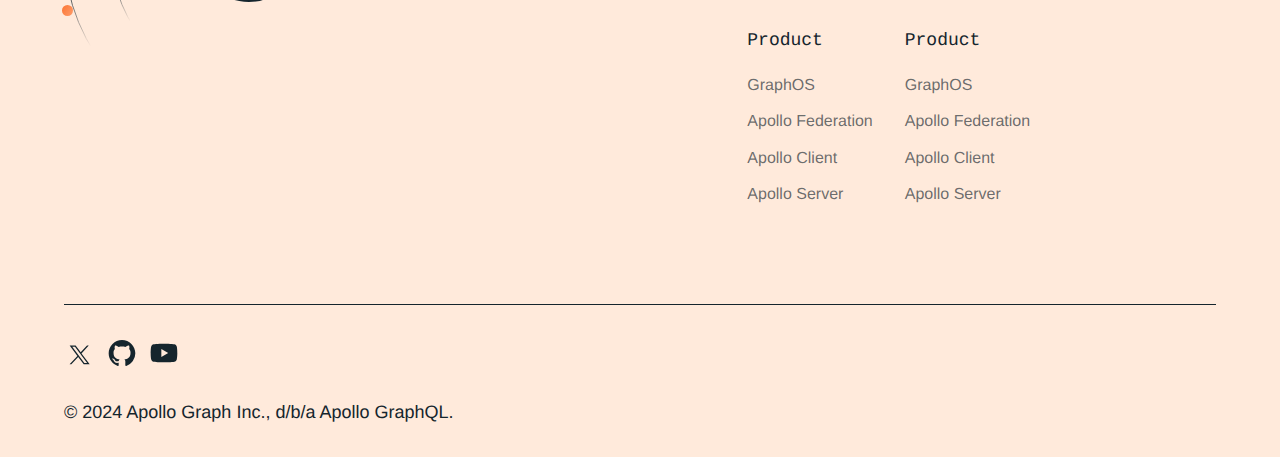
==== commit a79e7ef7: "Blog subscription section" ====
--- a/blog.html
+++ b/blog.html
@@ -564,6 +564,42 @@
                 </div>
             </div>
         </section>
+        <section class="SubscriptionSection Section">
+            <div class="Wrapper">
+                <div class="SubscriptionCard CardWrapper">
+                    <div class="CardContent">
+                        <div class="CardContentWrapper">
+                            <h4 class="SubscriptionTitle">Stay in our orbit</h4>
+                            <p class="SubscriptionText">Become an Apollo insider and get first access to new features, best practices, and community events. Oh, and no junk mail. Ever.</p>
+                            <form class="SubscriptionForm">
+                                <div class="InputContainer">
+                                    <div class="InputWrapper">
+                                        <input id="newsletter-email" name="email" required="" class="input_input__Jlaz4" placeholder="Type your email" type="email">
+                                    </div>
+                                </div>
+                                <button type="submit" class="MainBtn Red">
+                                    <div class="button_content__1EzBW">
+                                        <span class="">Submit</span>
+                                    </div>
+                                </button>
+                            </form>
+                        </div>
+                    </div>
+                    <div class="SubscriptionBackground">
+                        <span class="SubscriptionBackgroundBlur"></span>
+                        <svg width="604" height="604" viewBox="0 0 604 604" class="SubscriptionBackgroundImg" fill="none" xmlns="http://www.w3.org/2000/svg">
+                            <circle cx="301.727" cy="301.652" r="301.07" transform="rotate(-30 301.727 301.652)" fill="#15252D" stroke="url(#:r1g:)" stroke-width=".71221"></circle>
+                            <defs>
+                                <linearGradient id=":r1g:" x1="301.727" y1=".22579" x2="301.727" y2="137.743" gradientUnits="userSpaceOnUse">
+                                    <stop stop-color="#FFEADB"></stop>
+                                    <stop offset=".32998" stop-color="#FC5200" stop-opacity="0"></stop>
+                                </linearGradient>
+                            </defs>
+                        </svg>
+                    </div>
+                </div>
+            </div>
+        </section>
     </main>
     <footer class="Section">
         <div class="position-relative">
@@ -708,5 +744,101 @@
             </div>
         </div>
     </footer>
+    <div>
+        <div class="MobileMenuContainer" id="MobileMenu" data-state="closed">
+            <div class="SerachFieldWrapper">
+                <div class="MobileMenuSearchField">
+                    <div class="MobileSearchIcon">
+                        <svg class="aa-SubmitIcon" viewBox="0 0 24 24" width="20" height="20" fill="currentColor">
+                            <path d="M16.041 15.856c-0.034 0.026-0.067 0.055-0.099 0.087s-0.060 0.064-0.087 0.099c-1.258 1.213-2.969 1.958-4.855 1.958-1.933 0-3.682-0.782-4.95-2.050s-2.050-3.017-2.050-4.95 0.782-3.682 2.050-4.95 3.017-2.050 4.95-2.050 3.682 0.782 4.95 2.050 2.050 3.017 2.050 4.95c0 1.886-0.745 3.597-1.959 4.856zM21.707 20.293l-3.675-3.675c1.231-1.54 1.968-3.493 1.968-5.618 0-2.485-1.008-4.736-2.636-6.364s-3.879-2.636-6.364-2.636-4.736 1.008-6.364 2.636-2.636 3.879-2.636 6.364 1.008 4.736 2.636 6.364 3.879 2.636 6.364 2.636c2.125 0 4.078-0.737 5.618-1.968l3.675 3.675c0.391 0.391 1.024 0.391 1.414 0s0.391-1.024 0-1.414z"></path>
+                        </svg>
+                    </div>
+                    <input type="text" placeholder="What do you want to learn about GraphQL?">
+                </div>
+            </div>
+            <div class="MobileMenuWrapper">
+                <ul class="MobileNavList mb-0 ps-0">
+                    <li class="MobileNavItem">
+                        <button class="MobileNavBtn" type="button" data-state="closed" aria-expanded="false" aria-controls="FirstItemMobile">Product
+                            <svg width="112" height="112" viewBox="0 0 112 112" fill="none" xmlns="http://www.w3.org/2000/svg" class="MobileNavArrow">
+                                <path d="M27.9997 56H86.333m0 0-28-28m28 28-28 28" stroke="currentColor" stroke-width="4" stroke-linecap="round" stroke-linejoin="round"></path>
+                            </svg>
+                        </button>
+                        <div id="FirstItemMobile" class="MobileNavDropDown" data-state="closed">
+                            <div class="DropDownWrapper">
+                                <a class="paragraph" aria-label="Go to GraphOS page" href="#"> GraphOS</a>
+                                <a class="paragraph" aria-label="Go to Apollo Federation page" href="#"> Apollo Federation</a>
+                                <a class="paragraph" aria-label="Go to Apollo Client page" href="#"> Apollo Client</a>
+                                <a class="paragraph" aria-label="Go to Apollo Server page" href="#"> Apollo Server</a>
+                            </div>
+                        </div>
+                    </li>
+                    <li class="MobileNavItem">
+                        <a aria-label="Pricing" href="#">Pricing</a>
+                    </li>
+                    <li class="MobileNavItem">
+                        <button class="MobileNavBtn" type="button" data-state="closed" aria-expanded="false" aria-controls="SecondItemMobile">Developers
+                            <svg width="112" height="112" viewBox="0 0 112 112" fill="none" xmlns="http://www.w3.org/2000/svg" class="MobileNavArrow">
+                                <path d="M27.9997 56H86.333m0 0-28-28m28 28-28 28" stroke="currentColor" stroke-width="4" stroke-linecap="round" stroke-linejoin="round"></path>
+                            </svg>
+                        </button>
+                        <div id="SecondItemMobile" class="MobileNavDropDown" data-state="closed">
+                            <div class="DropDownWrapper">
+                                <a class="paragraph" aria-label="Go to GraphOS page" href="#"> GraphOS</a>
+                                <a class="paragraph" aria-label="Go to Apollo Federation page" href="#"> Apollo Federation</a>
+                                <a class="paragraph" aria-label="Go to Apollo Client page" href="#"> Apollo Client</a>
+                                <a class="paragraph" aria-label="Go to Apollo Server page" href="#"> Apollo Server</a>
+                            </div>
+                        </div>
+                    </li>
+                    <li class="MobileNavItem">
+                        <button class="MobileNavBtn" type="button" data-state="closed" aria-expanded="false" aria-controls="ThirdItemMobile">Enterprise
+                            <svg width="112" height="112" viewBox="0 0 112 112" fill="none" xmlns="http://www.w3.org/2000/svg" class="MobileNavArrow">
+                                <path d="M27.9997 56H86.333m0 0-28-28m28 28-28 28" stroke="currentColor" stroke-width="4" stroke-linecap="round" stroke-linejoin="round"></path>
+                            </svg>
+                        </button>
+                        <div id="ThirdItemMobile" class="MobileNavDropDown" data-state="closed">
+                            <div class="DropDownWrapper">
+                                <a class="paragraph" aria-label="Go to GraphOS page" href="#"> GraphOS</a>
+                                <a class="paragraph" aria-label="Go to Apollo Federation page" href="#"> Apollo Federation</a>
+                                <a class="paragraph" aria-label="Go to Apollo Client page" href="#"> Apollo Client</a>
+                                <a class="paragraph" aria-label="Go to Apollo Server page" href="#"> Apollo Server</a>
+                            </div>
+                        </div>
+                    </li>
+                    <li class="MobileNavItem">
+                        <button class="MobileNavBtn" type="button" data-state="closed" aria-expanded="false" aria-controls="FourthItemMobile">Company
+                            <svg width="112" height="112" viewBox="0 0 112 112" fill="none" xmlns="http://www.w3.org/2000/svg" class="MobileNavArrow">
+                                <path d="M27.9997 56H86.333m0 0-28-28m28 28-28 28" stroke="currentColor" stroke-width="4" stroke-linecap="round" stroke-linejoin="round"></path>
+                            </svg>
+                        </button>
+                        <div id="FourthItemMobile" class="MobileNavDropDown" data-state="closed">
+                            <div class="DropDownWrapper">
+                                <a class="paragraph" aria-label="Go to GraphOS page" href="#"> GraphOS</a>
+                                <a class="paragraph" aria-label="Go to Apollo Federation page" href="#"> Apollo Federation</a>
+                                <a class="paragraph" aria-label="Go to Apollo Client page" href="#"> Apollo Client</a>
+                                <a class="paragraph" aria-label="Go to Apollo Server page" href="#"> Apollo Server</a>
+                            </div>
+                        </div>
+                    </li>
+                </ul>
+            </div>
+            <div class="MobileMenuButtons">
+                <a href="#" class="LightBtn MainBtn">
+                    <div class="button_content__1EzBW">
+                        <span class="">Contact Sales</span>
+                    </div>
+                </a>
+                <a href="#" class="MainBtn Black">
+                    <div class="button_content__1EzBW">
+                        <span class="">Start for Free</span>
+                    </div>
+                </a>
+            </div>
+        </div>
+    </div>
+    <script src="vendors/bootstrap-5.3.3-dist/js/bootstrap.bundle.min.js"></script>
+    <script src="vendors/jQuery-3.7.1/jQuery.js"></script>
+    <script src="scripts.js"></script>
 </body>
 </html>
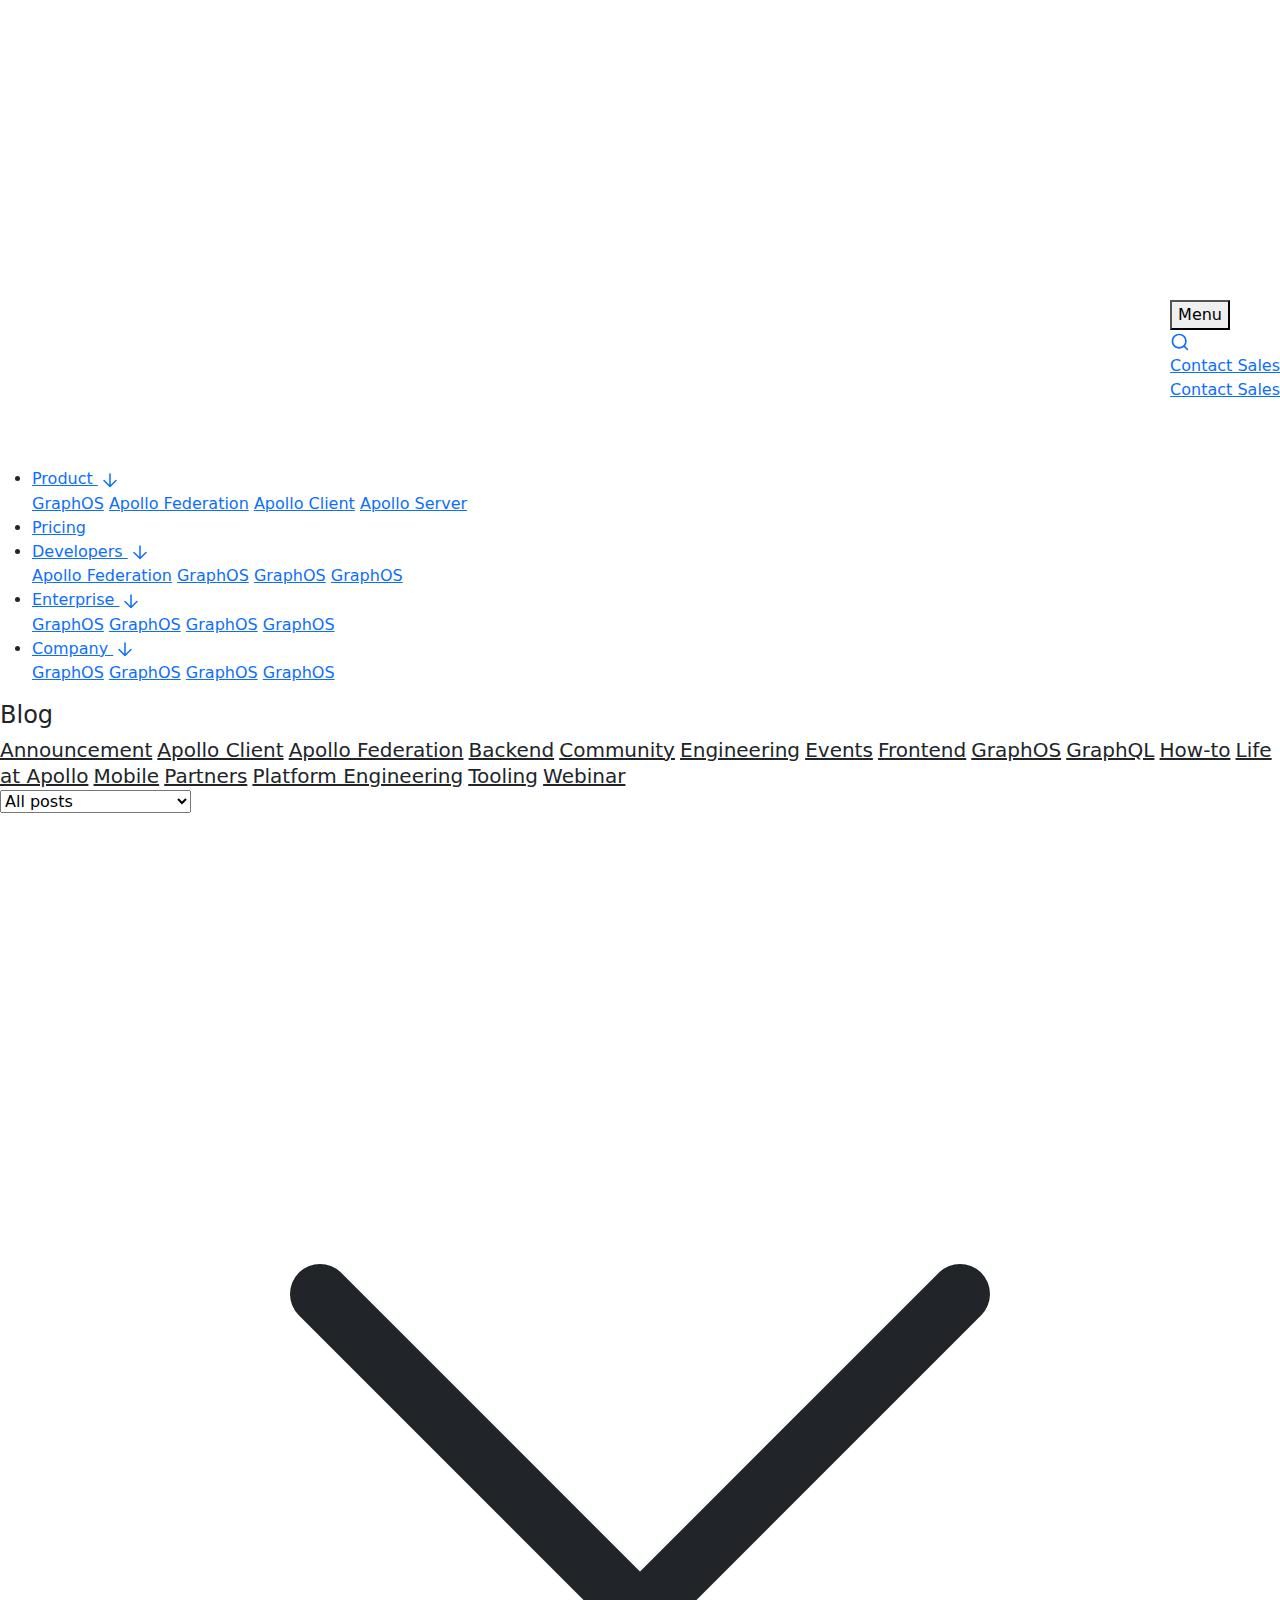
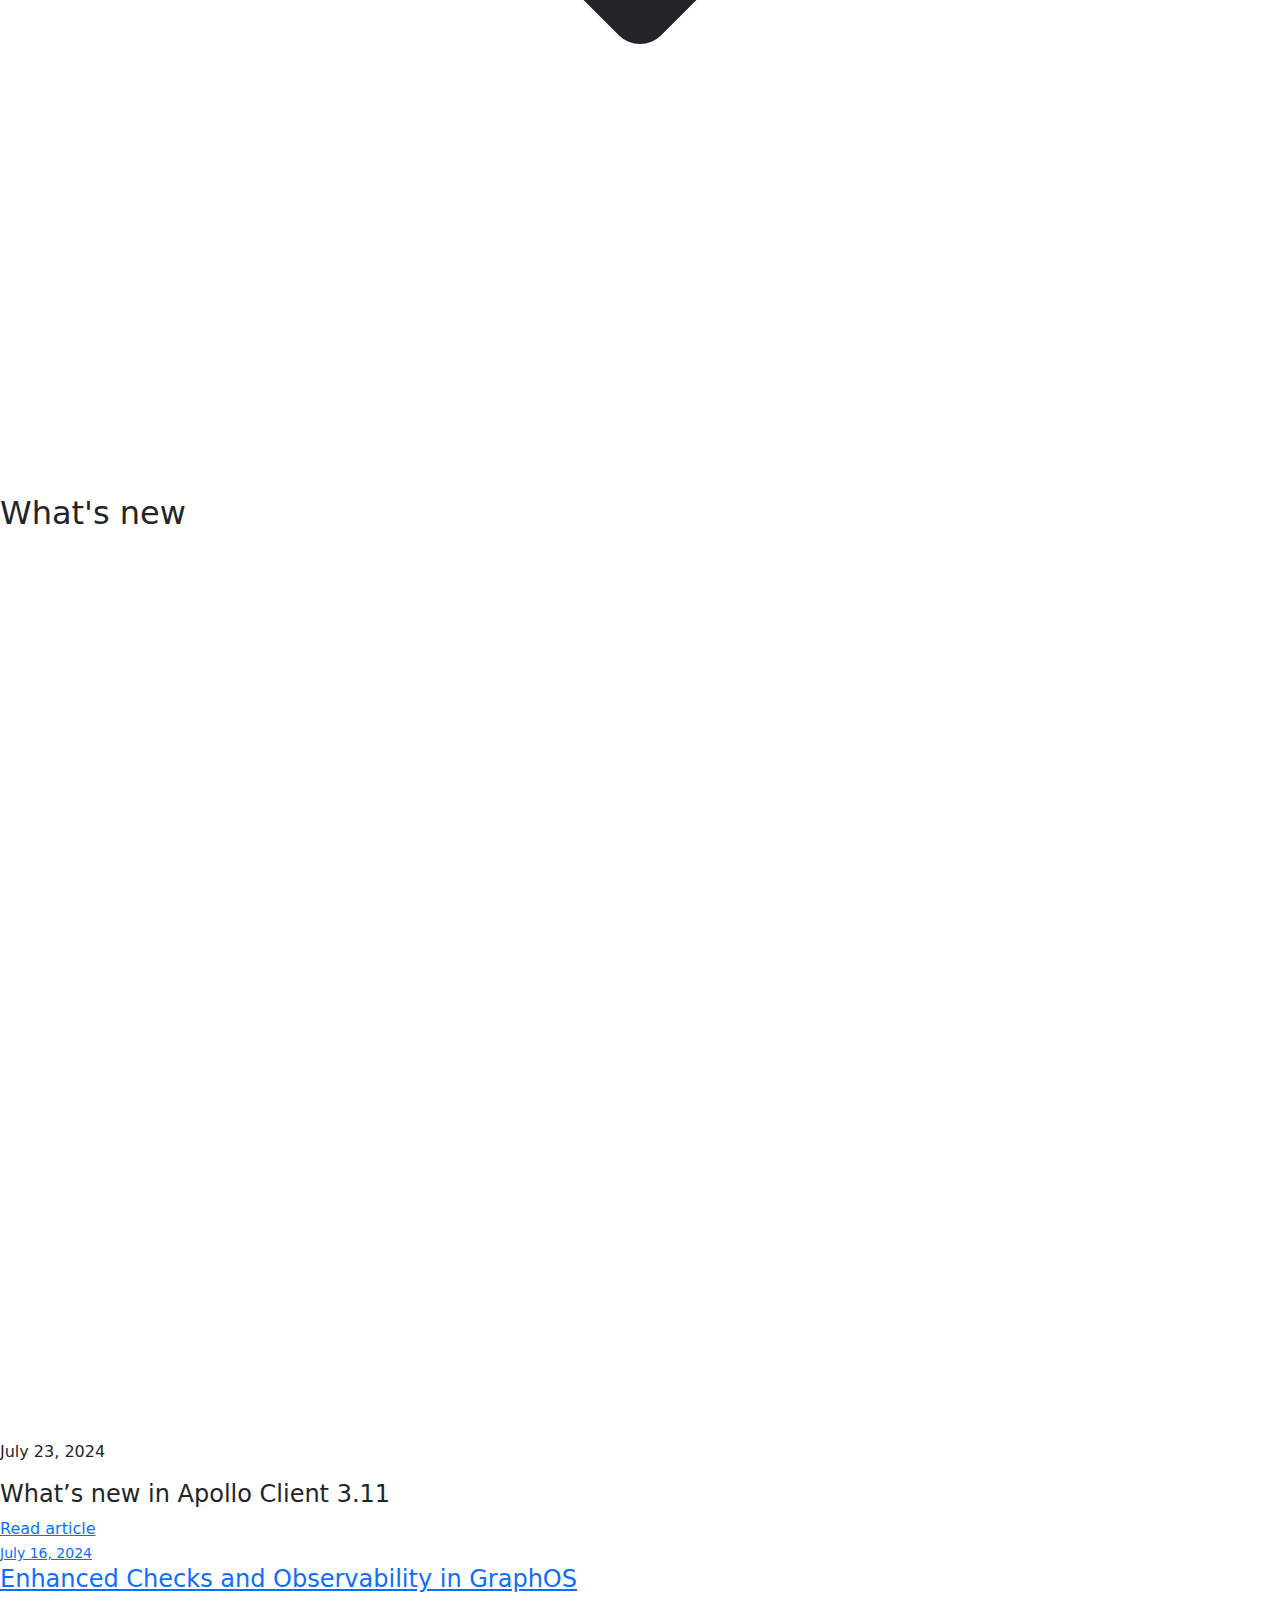
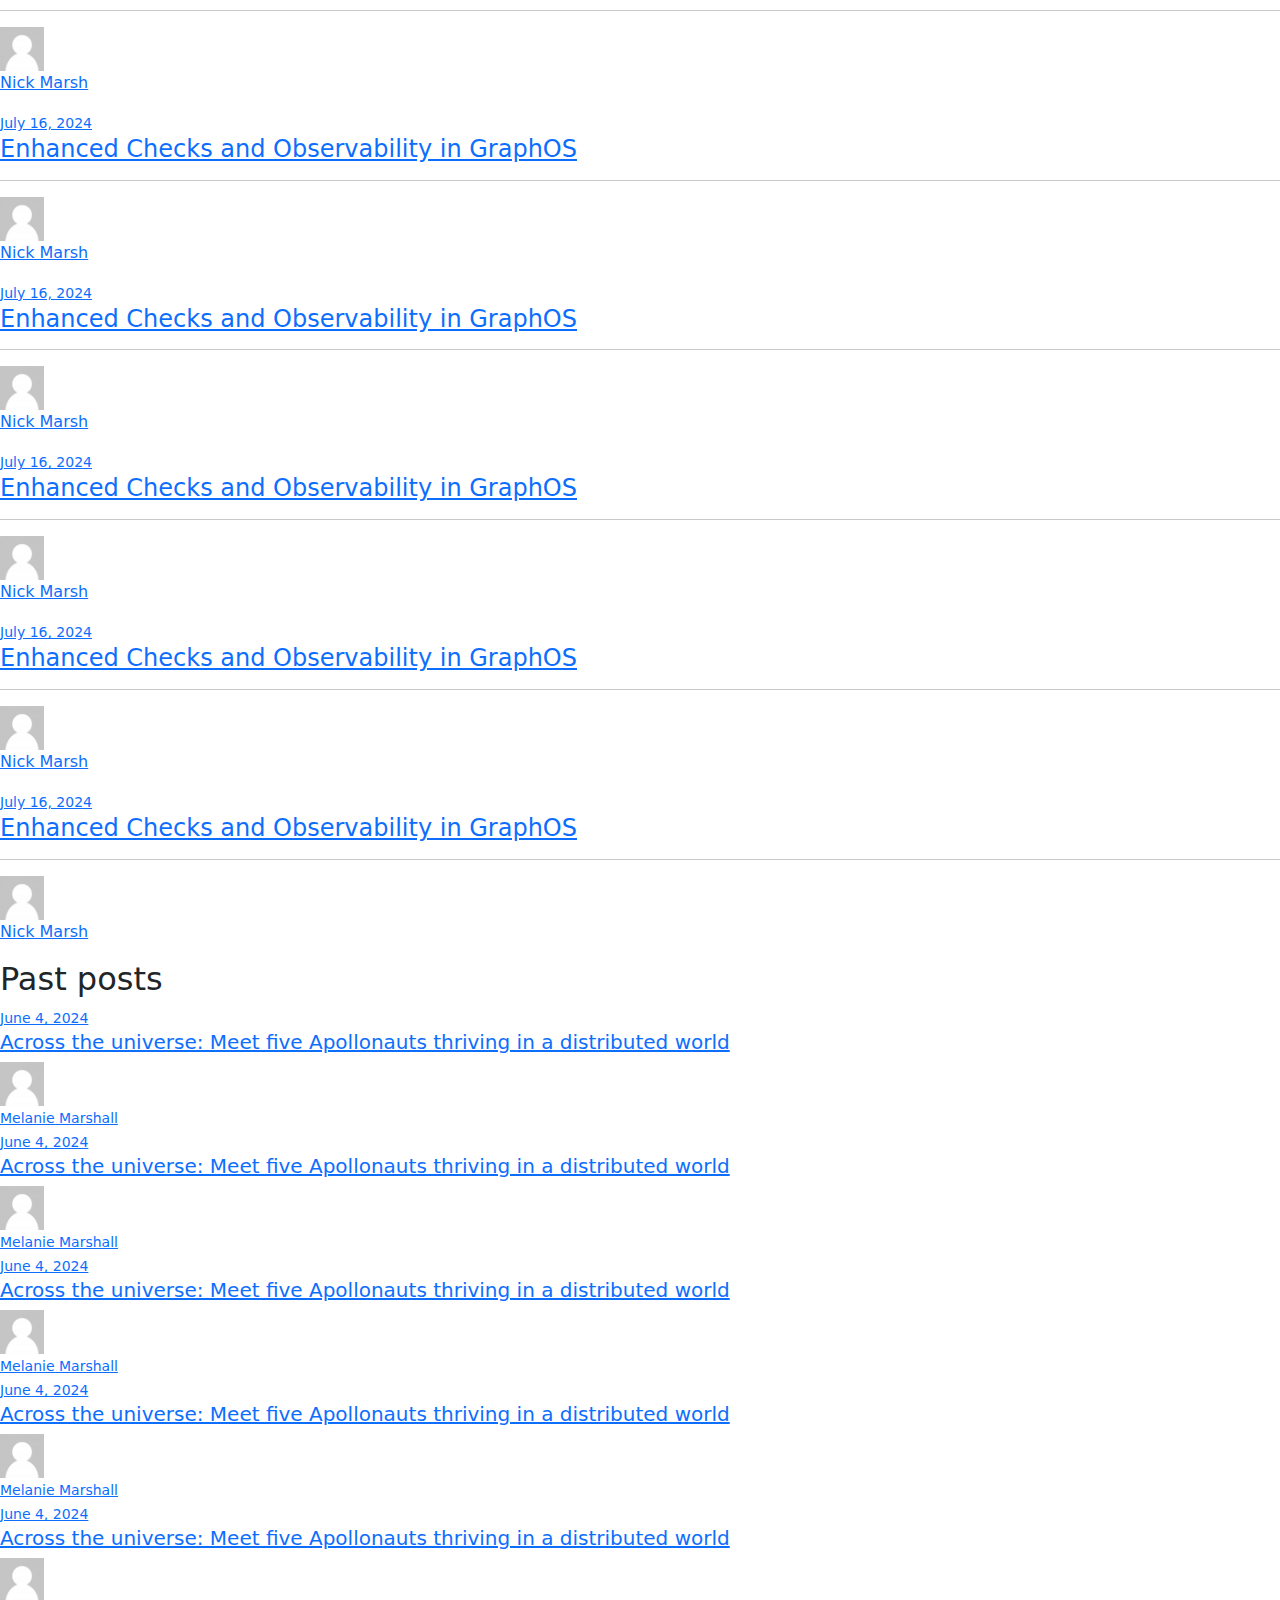
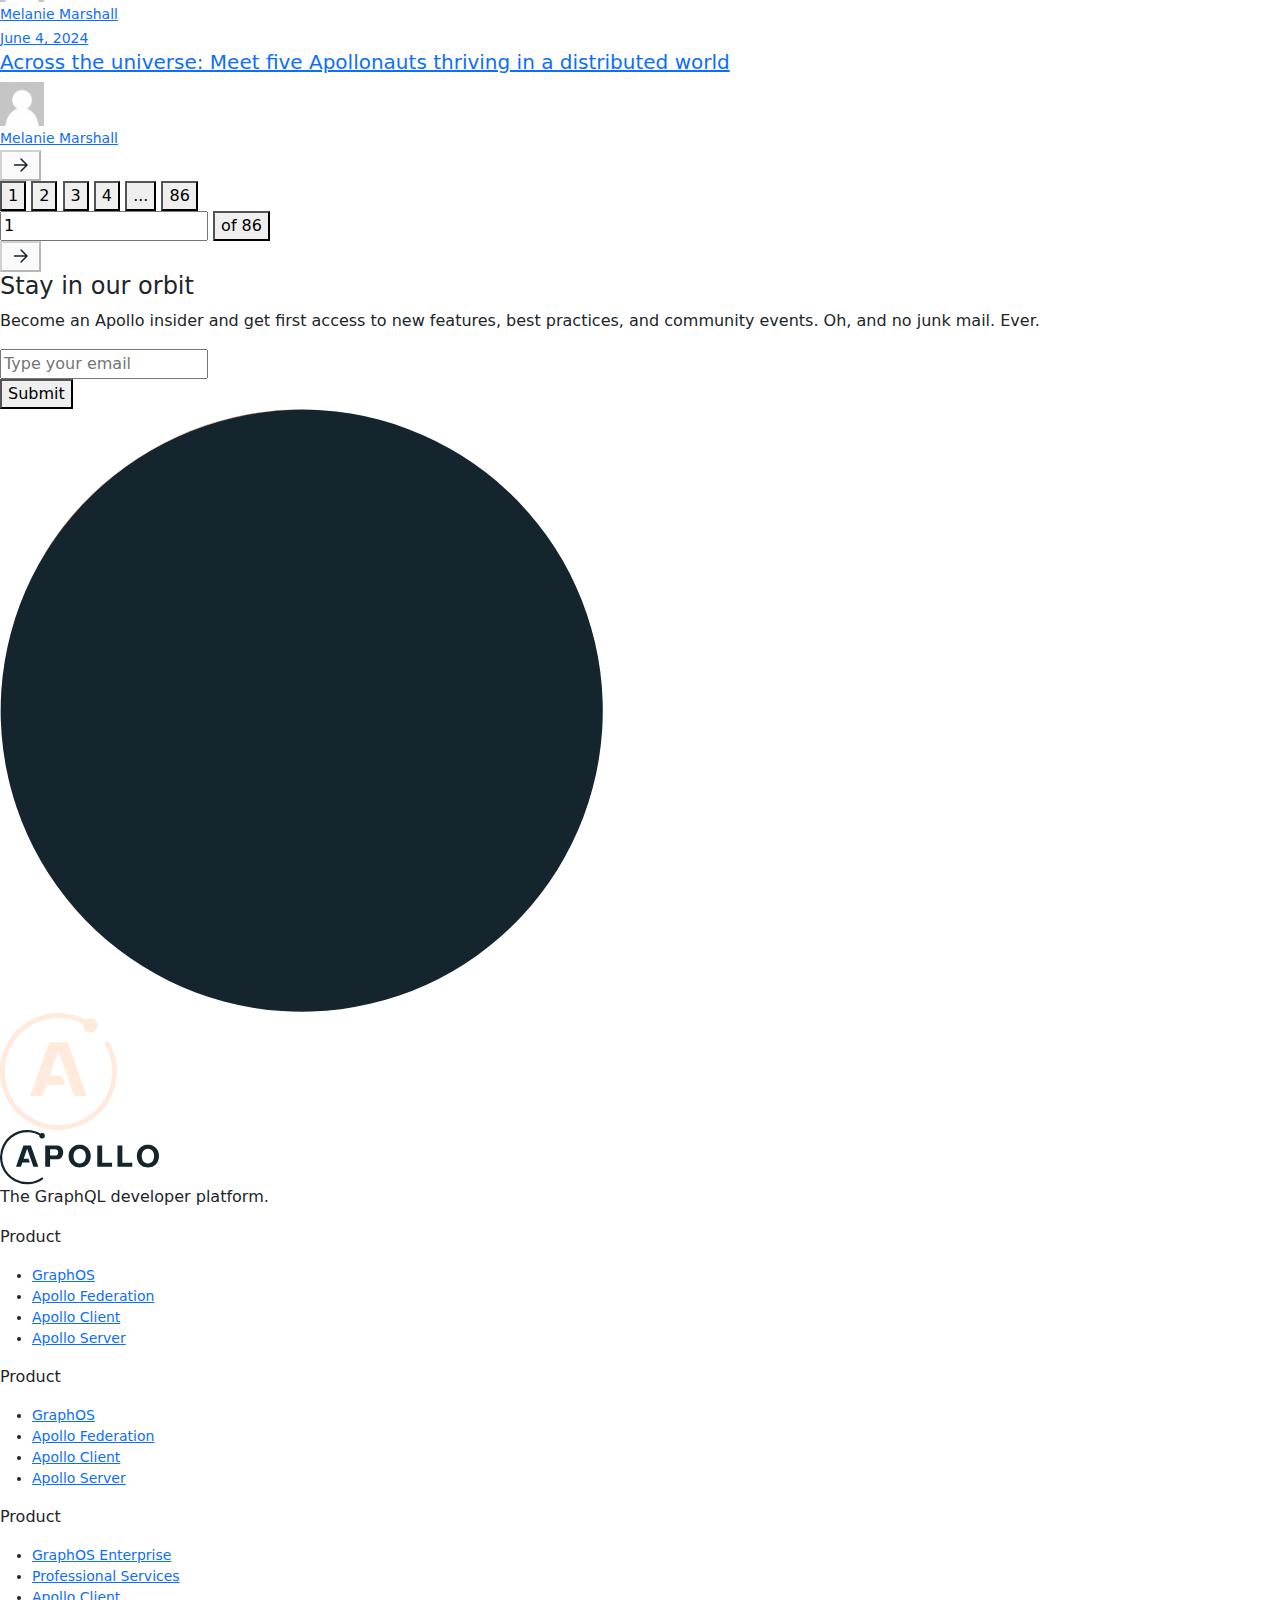
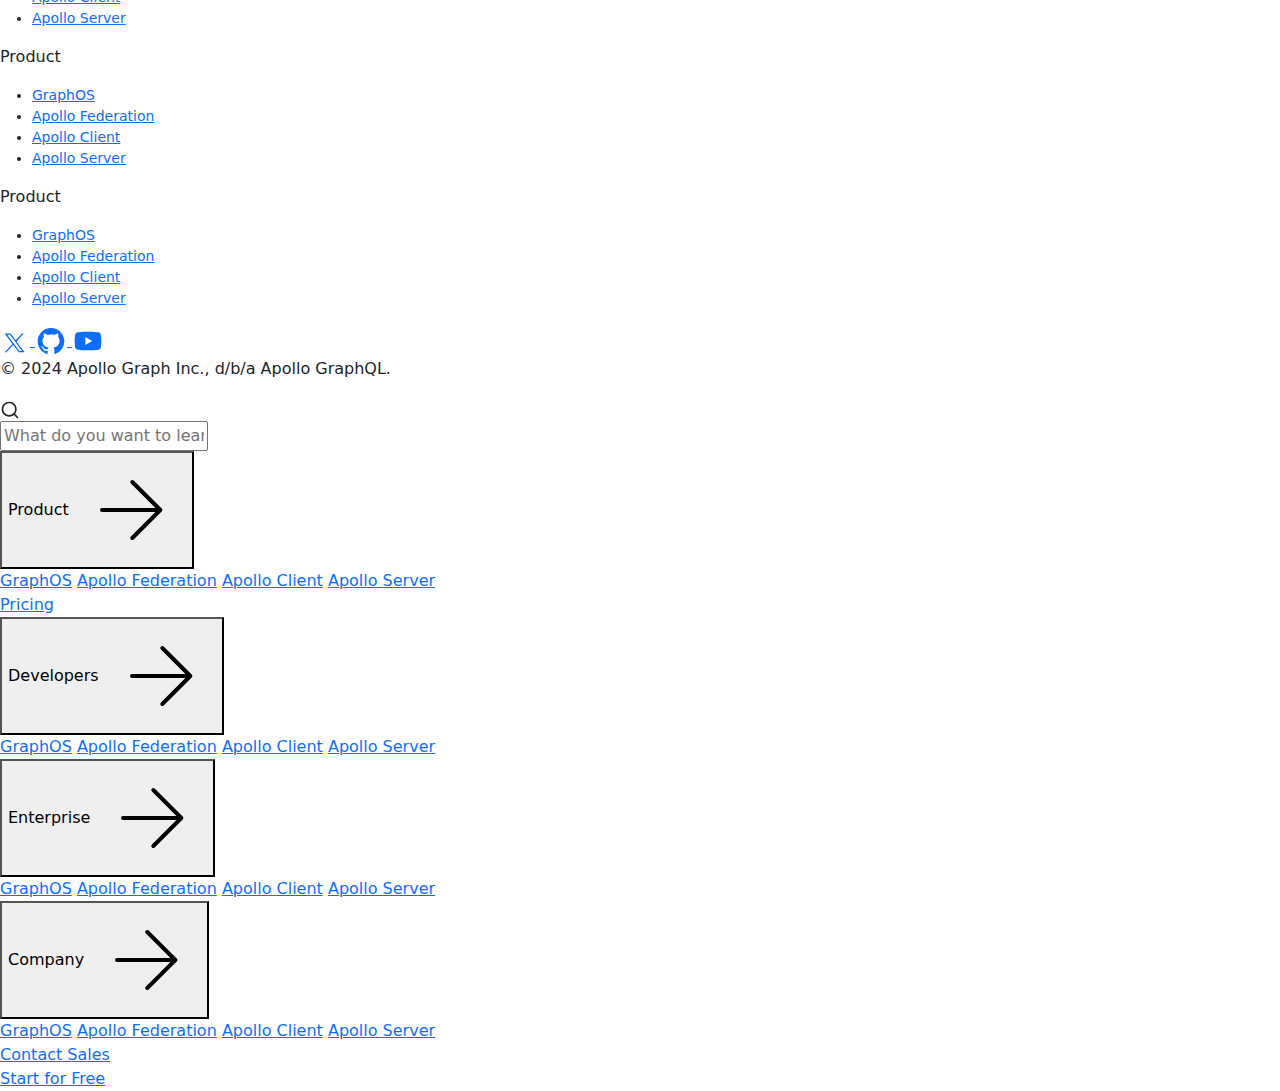
==== commit ec7b45c7: "WIP" ====
--- a/blog.html
+++ b/blog.html
@@ -1,844 +1,844 @@
 <!DOCTYPE html>
 <html lang="en">
-<head>
-    <meta charset="UTF-8">
-    <meta name="viewport" content="width=device-width, initial-scale=1.0">
-    <title>Blog page</title>
-    <link rel="stylesheet" href="styles/reset.css" />
-    <link rel="stylesheet" href="vendors/bootstrap-5.3.3-dist/css/bootstrap.min.css"/>
-    <link rel="stylesheet" href="styles/styles.css" />
-</head>
-<body>
-    <header class="HeaderSection">
-        <nav class="HeaderNavigation d-flex align-items-center justify-content-between w-100">
-            <div class="HeaderLeft">
-                <div class="HeaderLogoWrapper position-relative">
-                    <a href="#" class="HeaderLogoLink">
-                        <svg
-                            viewBox="0 0 78 78"
-                            fill="none"
-                            xmlns="http://www.w3.org/2000/svg"
-                            class="AnimatedHeaderLogo">
-                            <path
-                                d="M39 77.5C60.263 77.5 77.5 60.263 77.5 39C77.5 17.737 60.263 0.5 39 0.5C17.737 0.5 0.5 17.737 0.5 39C0.5 60.263 17.737 77.5 39 77.5Z"
-                                fill="transparent"
-                                stroke="var(--color)">
-                            </path>
-                            <path
-                                d="M50.6771 46.4275L49.4452 42.9266L47.8229 38.3168L46.6494 34.9807L45.113 30.6146L43.3283 25.5435H34.6718L33.2901 29.4703L32.0582 32.9712L25.9397 50.3582H31.6489L33.4399 45.2831H42.098L40.5616 40.917H34.9699L36.1435 37.5809L38.5949 30.6146L39.0001 29.4616L39.4053 30.6146L46.3496 50.3543L46.3512 50.3582H52.0604L50.6771 46.4275Z"
-                                fill="var(--color)">
-                            </path>
-                            <path
-                                d="M61.5744 26.2968C63.7606 30.1732 64.906 34.5496 64.899 39C64.899 53.3034 53.3036 64.8989 39.0002 64.8989C24.6968 64.8989 13.1013 53.3034 13.1013 39C13.1013 24.6966 24.6968 13.1012 39.0002 13.1012C43.6465 13.0938 48.2085 14.3425 52.2034 16.7151"
-                                stroke="var(--color)"
-                                stroke-width="2.20228"
-                                stroke-miterlimit="10"
-                                stroke-linecap="round">
-                            </path>
-                        </svg>
-                        <div class="LogoDotWrapper">
-                            <span class="LogoDot"></span>
-                        </div>
-                    </a>
+    <head>
+        <meta charset="UTF-8" />
+        <meta name="viewport" content="width=device-width, initial-scale=1.0" />
+        <title>Document</title>
+        <link rel="stylesheet" href="reset.css" />
+        <link rel="stylesheet" href="vendors/bootstrap-5.3.3-dist/css/bootstrap.min.css"/>
+        <link rel="stylesheet" href="styles.css" />
+    </head>
+    <body>
+        <header class="HeaderSection">
+            <nav class="HeaderNavigation d-flex align-items-center justify-content-between w-100">
+                <div class="HeaderLeft">
+                    <div class="HeaderLogoWrapper position-relative">
+                        <a href="#" class="HeaderLogoLink">
+                            <svg
+                                viewBox="0 0 78 78"
+                                fill="none"
+                                xmlns="http://www.w3.org/2000/svg"
+                                class="AnimatedHeaderLogo">
+                                <path
+                                    d="M39 77.5C60.263 77.5 77.5 60.263 77.5 39C77.5 17.737 60.263 0.5 39 0.5C17.737 0.5 0.5 17.737 0.5 39C0.5 60.263 17.737 77.5 39 77.5Z"
+                                    fill="transparent"
+                                    stroke="var(--color)">
+                                </path>
+                                <path
+                                    d="M50.6771 46.4275L49.4452 42.9266L47.8229 38.3168L46.6494 34.9807L45.113 30.6146L43.3283 25.5435H34.6718L33.2901 29.4703L32.0582 32.9712L25.9397 50.3582H31.6489L33.4399 45.2831H42.098L40.5616 40.917H34.9699L36.1435 37.5809L38.5949 30.6146L39.0001 29.4616L39.4053 30.6146L46.3496 50.3543L46.3512 50.3582H52.0604L50.6771 46.4275Z"
+                                    fill="var(--color)">
+                                </path>
+                                <path
+                                    d="M61.5744 26.2968C63.7606 30.1732 64.906 34.5496 64.899 39C64.899 53.3034 53.3036 64.8989 39.0002 64.8989C24.6968 64.8989 13.1013 53.3034 13.1013 39C13.1013 24.6966 24.6968 13.1012 39.0002 13.1012C43.6465 13.0938 48.2085 14.3425 52.2034 16.7151"
+                                    stroke="var(--color)"
+                                    stroke-width="2.20228"
+                                    stroke-miterlimit="10"
+                                    stroke-linecap="round">
+                                </path>
+                            </svg>
+                            <div class="LogoDotWrapper">
+                                <span class="LogoDot"></span>
+                            </div>
+                        </a>
+                    </div>
+                    <div class="NavigationListWrapper">
+                        <div class="position-relative">
+                            <ul data-orientation="horizontal"
+                                class="NavigationList"
+                                role="list">
+                                <li class="NavigationItem">
+                                    <a id="FirstDropDownBtn" class="DropDownBtn" data-state="closed"
+                                        aria-expanded="false" aria-controls="FirstItem"
+                                        data-radix-collection-item="">Product
+                                        <svg width="24"
+                                            height="24"
+                                            viewBox="0 0 24 24"
+                                            fill="none"
+                                            xmlns="http://www.w3.org/2000/svg"
+                                            class="DropDownArrow">
+                                            <path
+                                                d="M12 6v12.5m0 0 6-6m-6 6-6-6"
+                                                stroke="currentColor"
+                                                stroke-width="1.5"
+                                                stroke-linecap="round"
+                                                stroke-linejoin="round">
+                                            </path>
+                                        </svg>
+                                    </a>
+                                    <div id="FirstItem"
+                                        aria-labelledby="FirstDropDownBtn"
+                                        class="DropDownContent"
+                                        data-state="closed"
+                                        aria-labelledby="FirstDropDownBtn">
+                                        <a class="DropDownItem" href="#">GraphOS</a>
+                                        <a class="DropDownItem" href="#">Apollo Federation</a>
+                                        <a class="DropDownItem" href="#">Apollo Client</a>
+                                        <a class="DropDownItem" href="#">Apollo Server</a>
+                                    </div>
+                                </li>
+                                <li class="NavigationItem">
+                                    <a class="DropDownBtn" data-active="false" href="#">Pricing</a>
+                                </li>
+                                <li class="NavigationItem">
+                                    <a id="SecondDropDownBtn"
+                                        class="DropDownBtn"
+                                        data-state="closed"
+                                        aria-expanded="false"
+                                        aria-controls="SecondItem"
+                                        data-radix-collection-item="">
+                                        Developers
+                                        <svg
+                                            width="24"
+                                            height="24"
+                                            viewBox="0 0 24 24"
+                                            fill="none"
+                                            xmlns="http://www.w3.org/2000/svg"
+                                            class="DropDownArrow">
+                                            <path d="M12 6v12.5m0 0 6-6m-6 6-6-6"
+                                                stroke="currentColor"
+                                                stroke-width="1.5"
+                                                stroke-linecap="round"
+                                                stroke-linejoin="round">
+                                            </path>
+                                        </svg>
+                                    </a>
+                                    <div id="SecondItem"
+                                        class="DropDownContent"
+                                        data-state="closed"
+                                        aria-labelledby="FirstDropDownBtn">
+                                        <a href="#">Apollo Federation</a>
+                                        <a href="#">GraphOS</a>
+                                        <a href="#">GraphOS</a>
+                                        <a href="#">GraphOS</a>
+                                    </div>
+                                </li>
+                                <li class="NavigationItem">
+                                    <a id="ThirdDropDownBtn" class="DropDownBtn" data-state="closed"
+                                        aria-expanded="false" aria-controls="ThirdItem"
+                                        data-radix-collection-item="">Enterprise
+                                        <svg width="24"
+                                            height="24"
+                                            viewBox="0 0 24 24"
+                                            fill="none"
+                                            xmlns="http://www.w3.org/2000/svg"
+                                            class="DropDownArrow">
+                                            <path
+                                                d="M12 6v12.5m0 0 6-6m-6 6-6-6"
+                                                stroke="currentColor"
+                                                stroke-width="1.5"
+                                                stroke-linecap="round"
+                                                stroke-linejoin="round"
+                                            ></path>
+                                        </svg>
+                                    </a>
+                                    <div id="ThirdItem" class="DropDownContent" data-state="closed" aria-labelledby="FirstDropDownBtn">
+                                        <a href="#">GraphOS</a>
+                                        <a href="#">GraphOS</a>
+                                        <a href="#">GraphOS</a>
+                                        <a href="#">GraphOS</a>
+                                    </div>
+                                </li>
+                                <li class="NavigationItem">
+                                    <a id="FourthDropDownBtn" class="DropDownBtn" data-state="closed"
+                                        aria-expanded="false" aria-controls="FourthItem"
+                                        data-radix-collection-item=""> Company
+                                        <svg width="24"
+                                            height="24"
+                                            viewBox="0 0 24 24"
+                                            fill="none"
+                                            xmlns="http://www.w3.org/2000/svg"
+                                            class="DropDownArrow">
+                                            <path
+                                                d="M12 6v12.5m0 0 6-6m-6 6-6-6"
+                                                stroke="currentColor"
+                                                stroke-width="1.5"
+                                                stroke-linecap="round"
+                                                stroke-linejoin="round">
+                                            </path>
+                                        </svg>
+                                    </a>
+                                    <div id="FourthItem" class="DropDownContent" data-state="closed" aria-labelledby="FirstDropDownBtn">
+                                        <a href="#">GraphOS</a>
+                                        <a href="#">GraphOS</a>
+                                        <a href="#">GraphOS</a>
+                                        <a href="#">GraphOS</a>
+                                    </div>
+                                </li>
+                            </ul>
+                        </div>
+                    </div>
                 </div>
-                <div class="NavigationListWrapper">
-                    <div class="position-relative">
-                        <ul data-orientation="horizontal"
-                            class="NavigationList"
-                            role="list">
-                            <li class="NavigationItem">
-                                <a id="FirstDropDownBtn" class="DropDownBtn" data-state="closed"
-                                    aria-expanded="false" aria-controls="FirstItem"
-                                    data-radix-collection-item="">Product
-                                    <svg width="24"
-                                        height="24"
+                <div class="HeaderRight">
+                    <button type="button" class="MobileBurgerButton MainBtn MobileNavBtn" data-state="closed" aria-expanded="false" aria-controls="MobileMenu">Menu</button>
+                    <div class="NavigationRightWrapper">
+                        <div class="SearchBtnWrapper"
+                            aria-expanded="false"
+                            aria-haspopup="listbox">
+                            <a class="SearchBtn">
+                                <div class="SearchBtnIcon">
+                                    <svg
+                                        class="SearchIcon"
                                         viewBox="0 0 24 24"
-                                        fill="none"
-                                        xmlns="http://www.w3.org/2000/svg"
-                                        class="DropDownArrow">
-                                        <path
-                                            d="M12 6v12.5m0 0 6-6m-6 6-6-6"
-                                            stroke="currentColor"
-                                            stroke-width="1.5"
-                                            stroke-linecap="round"
-                                            stroke-linejoin="round">
-                                        </path>
+                                        width="20"
+                                        height="20"
+                                        fill="currentColor">
+                                        <path d="M16.041 15.856c-0.034 0.026-0.067 0.055-0.099 0.087s-0.060 0.064-0.087 0.099c-1.258 1.213-2.969 1.958-4.855 1.958-1.933 0-3.682-0.782-4.95-2.050s-2.050-3.017-2.050-4.95 0.782-3.682 2.050-4.95 3.017-2.050 4.95-2.050 3.682 0.782 4.95 2.050 2.050 3.017 2.050 4.95c0 1.886-0.745 3.597-1.959 4.856zM21.707 20.293l-3.675-3.675c1.231-1.54 1.968-3.493 1.968-5.618 0-2.485-1.008-4.736-2.636-6.364s-3.879-2.636-6.364-2.636-4.736 1.008-6.364 2.636-2.636 3.879-2.636 6.364 1.008 4.736 2.636 6.364 3.879 2.636 6.364 2.636c2.125 0 4.078-0.737 5.618-1.968l3.675 3.675c0.391 0.391 1.024 0.391 1.414 0s0.391-1.024 0-1.414z"></path>
                                     </svg>
-                                </a>
-                                <div id="FirstItem"
-                                    aria-labelledby="FirstDropDownBtn"
-                                    class="DropDownContent"
-                                    data-state="closed"
-                                    aria-labelledby="FirstDropDownBtn">
-                                    <a class="DropDownItem" href="#">GraphOS</a>
-                                    <a class="DropDownItem" href="#">Apollo Federation</a>
-                                    <a class="DropDownItem" href="#">Apollo Client</a>
-                                    <a class="DropDownItem" href="#">Apollo Server</a>
-                                </div>
-                            </li>
-                            <li class="NavigationItem">
-                                <a class="DropDownBtn" data-active="false" href="#">Pricing</a>
-                            </li>
-                            <li class="NavigationItem">
-                                <a id="SecondDropDownBtn"
-                                    class="DropDownBtn"
-                                    data-state="closed"
-                                    aria-expanded="false"
-                                    aria-controls="SecondItem"
-                                    data-radix-collection-item="">
-                                    Developers
-                                    <svg
-                                        width="24"
-                                        height="24"
-                                        viewBox="0 0 24 24"
-                                        fill="none"
-                                        xmlns="http://www.w3.org/2000/svg"
-                                        class="DropDownArrow">
-                                        <path d="M12 6v12.5m0 0 6-6m-6 6-6-6"
-                                            stroke="currentColor"
-                                            stroke-width="1.5"
-                                            stroke-linecap="round"
-                                            stroke-linejoin="round">
-                                        </path>
-                                    </svg>
-                                </a>
-                                <div id="SecondItem"
-                                    class="DropDownContent"
-                                    data-state="closed"
-                                    aria-labelledby="FirstDropDownBtn">
-                                    <a href="#">Apollo Federation</a>
-                                    <a href="#">GraphOS</a>
-                                    <a href="#">GraphOS</a>
-                                    <a href="#">GraphOS</a>
-                                </div>
-                            </li>
-                            <li class="NavigationItem">
-                                <a id="ThirdDropDownBtn" class="DropDownBtn" data-state="closed"
-                                    aria-expanded="false" aria-controls="ThirdItem"
-                                    data-radix-collection-item="">Enterprise
-                                    <svg width="24"
-                                        height="24"
-                                        viewBox="0 0 24 24"
-                                        fill="none"
-                                        xmlns="http://www.w3.org/2000/svg"
-                                        class="DropDownArrow">
-                                        <path
-                                            d="M12 6v12.5m0 0 6-6m-6 6-6-6"
-                                            stroke="currentColor"
-                                            stroke-width="1.5"
-                                            stroke-linecap="round"
-                                            stroke-linejoin="round"
-                                        ></path>
-                                    </svg>
-                                </a>
-                                <div id="ThirdItem" class="DropDownContent" data-state="closed" aria-labelledby="FirstDropDownBtn">
-                                    <a href="#">GraphOS</a>
-                                    <a href="#">GraphOS</a>
-                                    <a href="#">GraphOS</a>
-                                    <a href="#">GraphOS</a>
-                                </div>
-                            </li>
-                            <li class="NavigationItem">
-                                <a id="FourthDropDownBtn" class="DropDownBtn" data-state="closed"
-                                    aria-expanded="false" aria-controls="FourthItem"
-                                    data-radix-collection-item=""> Company
-                                    <svg width="24"
-                                        height="24"
-                                        viewBox="0 0 24 24"
-                                        fill="none"
-                                        xmlns="http://www.w3.org/2000/svg"
-                                        class="DropDownArrow">
-                                        <path
-                                            d="M12 6v12.5m0 0 6-6m-6 6-6-6"
-                                            stroke="currentColor"
-                                            stroke-width="1.5"
-                                            stroke-linecap="round"
-                                            stroke-linejoin="round">
-                                        </path>
-                                    </svg>
-                                </a>
-                                <div id="FourthItem" class="DropDownContent" data-state="closed" aria-labelledby="FirstDropDownBtn">
-                                    <a href="#">GraphOS</a>
-                                    <a href="#">GraphOS</a>
-                                    <a href="#">GraphOS</a>
-                                    <a href="#">GraphOS</a>
-                                </div>
-                            </li>
-                        </ul>
+                                </div>
+                            </a>
+                        </div>
+                        <a href="#" class="MainBtn Transparent">
+                            <div>Contact Sales</div>
+                        </a>
+                        <a href="#" class="MainBtn Black">
+                            <div>Contact Sales</div>
+                        </a>
+                    </div>
+                </div>
+            </nav>
+        </header>
+        <main class="MainSection">
+            <section class="MainArticlesSection Section">
+                <div class="Wrapper">
+                    <div>
+                        <h4>Blog</h4>
+                        <div class="MainArticlesCategories">
+                            <div class="CategoriesDesktop">
+                                <a artia-label="Announcement" class="SingleCategory h5" href="#">Announcement</a>
+                                <a artia-label="Announcement" class="SingleCategory h5" href="#">Apollo Client</a>
+                                <a artia-label="Announcement" class="SingleCategory h5" href="#">Apollo Federation</a>
+                                <a artia-label="Announcement" class="SingleCategory h5" href="#">Backend</a>
+                                <a artia-label="Announcement" class="SingleCategory h5" href="#">Community</a>
+                                <a artia-label="Announcement" class="SingleCategory h5" href="#">Engineering</a>
+                                <a artia-label="Announcement" class="SingleCategory h5" href="#">Events</a>
+                                <a artia-label="Announcement" class="SingleCategory h5" href="#">Frontend</a>
+                                <a artia-label="Announcement" class="SingleCategory h5" href="#">GraphOS</a>
+                                <a artia-label="Announcement" class="SingleCategory h5" href="#">GraphQL</a>
+                                <a artia-label="Announcement" class="SingleCategory h5" href="#">How-to</a>
+                                <a artia-label="Announcement" class="SingleCategory h5" href="#">Life at Apollo</a>
+                                <a artia-label="Announcement" class="SingleCategory h5" href="#">Mobile</a>
+                                <a artia-label="Announcement" class="SingleCategory h5" href="#">Partners</a>
+                                <a artia-label="Announcement" class="SingleCategory h5" href="#">Platform Engineering</a>
+                                <a artia-label="Announcement" class="SingleCategory h5" href="#">Tooling</a>
+                                <a artia-label="Announcement" class="SingleCategory h5" href="#">Webinar</a>
+                            </div>
+                            <div class="CategoriesMobile">
+                                <div class="CategoriesMobileContainer">
+                                    <div class="CategoriesMobileWrapper">
+                                        <select class="CategoriesMobileSelect">
+                                            <option value="/" selected="">All posts</option>
+                                            <option value="/category/announcement">Announcement</option>
+                                            <option value="/category/apollo-client">Apollo Client</option>
+                                            <option value="/category/apollo-federation">Apollo Federation</option>
+                                            <option value="/category/backend">Backend</option>
+                                            <option value="/category/community">Community</option>
+                                            <option value="/category/engineering">Engineering</option>
+                                            <option value="/category/events">Events</option>
+                                            <option value="/category/frontend">Frontend</option>
+                                            <option value="/category/platform">GraphOS</option>
+                                            <option value="/category/graphql">GraphQL</option>
+                                            <option value="/category/how-to">How-to</option>
+                                            <option value="/category/life-at-apollo">Life at Apollo</option>
+                                            <option value="/category/mobile">Mobile</option>
+                                            <option value="/category/partners">Partners</option>
+                                            <option value="/category/platform-engineering">Platform Engineering</option>
+                                            <option value="/category/tooling">Tooling</option>
+                                            <option value="/category/webinar">Webinar</option>
+                                        </select>
+                                        <span class="CategoriesMobileSelectArrow">
+                                            <svg viewBox="0 0 24 24" 
+                                                fill="none" 
+                                                xmlns="http://www.w3.org/2000/svg">
+                                                <path d="M6 9L12 15L18 9" 
+                                                    stroke="currentColor" 
+                                                    stroke-width="1.125" 
+                                                    stroke-linecap="round" 
+                                                    stroke-linejoin="round">
+                                                </path>
+                                            </svg>
+                                        </span>
+                                    </div>
+                                </div>
+                            </div>
+                        </div>
+                        <h2>What's new</h2>
+                        <section class="MainArticlesCardSection Section">
+                            <div class="MainArticlesCard CardWrapper Section">
+                                <div class="BackgroundWrapper">
+                                    <img alt="What’s new in Apollo Client 3.11" draggable="false" fetchpriority="high" decoding="async" data-nimg="fill" src="assets/background.svg">
+                                </div>
+                                <div class="ContentWrapper position-relative">
+                                    <p>July 23, 2024</p>
+                                    <h1 class="CardTitle h4">What’s new in Apollo Client 3.11</h1>
+                                    <a class="MainBtn Red" href="#">
+                                        <div>Read article</div>
+                                    </a>
+                                </div>
+                            </div>
+                        </section>
+                    </div>
+                    <div class="GridArticlesSection">
+                        <div class="GridArticlesContainer">
+                            <div class="GridArticlesWrapper">
+                                <article class="SingleArticleCard CardWrapper">
+                                    <div class="SingleArticleCardContent">
+                                        <a class="ArticleLink" href="#">
+                                            <small class="ArticleDate">
+                                                <span class="RedDot"></span>
+                                                July 16, 2024
+                                            </small>
+                                            <h4 class="CardTitle">Enhanced Checks and Observability in GraphOS</h4>
+                                        </a>
+                                        <hr>
+                                        <div class="ArticleAuthor">
+                                            <a class="AuthorLink" href="#">
+                                                <div class="AuthorImgWrapper">
+                                                    <img alt="Author image" loading="lazy" width="44" height="44" decoding="async" data-nimg="1" src="assets/author-img.png">
+                                                </div>
+                                                <p>Nick Marsh</p>
+                                            </a>
+                                        </div>
+                                    </div>
+                                </article>
+                                <article class="SingleArticleCard CardWrapper">
+                                    <div class="SingleArticleCardContent">
+                                        <a class="ArticleLink" href="#">
+                                            <small class="ArticleDate">
+                                                <span class="RedDot"></span>
+                                                July 16, 2024
+                                            </small>
+                                            <h4 class="CardTitle">Enhanced Checks and Observability in GraphOS</h4>
+                                        </a>
+                                        <hr>
+                                        <div class="ArticleAuthor">
+                                            <a class="AuthorLink" href="#">
+                                                <div class="AuthorImgWrapper">
+                                                    <img alt="Author image" loading="lazy" width="44" height="44" decoding="async" data-nimg="1" src="assets/author-img.png">
+                                                </div>
+                                                <p>Nick Marsh</p>
+                                            </a>
+                                        </div>
+                                    </div>
+                                </article>
+                                <article class="SingleArticleCard CardWrapper">
+                                    <div class="SingleArticleCardContent">
+                                        <a class="ArticleLink" href="#">
+                                            <small class="ArticleDate">
+                                                <span class="RedDot"></span>
+                                                July 16, 2024
+                                            </small>
+                                            <h4 class="CardTitle">Enhanced Checks and Observability in GraphOS</h4>
+                                        </a>
+                                        <hr>
+                                        <div class="ArticleAuthor">
+                                            <a class="AuthorLink" href="#">
+                                                <div class="AuthorImgWrapper">
+                                                    <img alt="Author image" loading="lazy" width="44" height="44" decoding="async" data-nimg="1" src="assets/author-img.png">
+                                                </div>
+                                                <p>Nick Marsh</p>
+                                            </a>
+                                        </div>
+                                    </div>
+                                </article>
+                                <article class="SingleArticleCard CardWrapper">
+                                    <div class="SingleArticleCardContent">
+                                        <a class="ArticleLink" href="#">
+                                            <small class="ArticleDate">
+                                                <span class="RedDot"></span>
+                                                July 16, 2024
+                                            </small>
+                                            <h4 class="CardTitle">Enhanced Checks and Observability in GraphOS</h4>
+                                        </a>
+                                        <hr>
+                                        <div class="ArticleAuthor">
+                                            <a class="AuthorLink" href="#">
+                                                <div class="AuthorImgWrapper">
+                                                    <img alt="Author image" loading="lazy" width="44" height="44" decoding="async" data-nimg="1" src="assets/author-img.png">
+                                                </div>
+                                                <p>Nick Marsh</p>
+                                            </a>
+                                        </div>
+                                    </div>
+                                </article>
+                                <article class="SingleArticleCard CardWrapper">
+                                    <div class="SingleArticleCardContent">
+                                        <a class="ArticleLink" href="#">
+                                            <small class="ArticleDate">
+                                                <span class="RedDot"></span>
+                                                July 16, 2024
+                                            </small>
+                                            <h4 class="CardTitle">Enhanced Checks and Observability in GraphOS</h4>
+                                        </a>
+                                        <hr>
+                                        <div class="ArticleAuthor">
+                                            <a class="AuthorLink" href="#">
+                                                <div class="AuthorImgWrapper">
+                                                    <img alt="Author image" loading="lazy" width="44" height="44" decoding="async" data-nimg="1" src="assets/author-img.png">
+                                                </div>
+                                                <p>Nick Marsh</p>
+                                            </a>
+                                        </div>
+                                    </div>
+                                </article>
+                                <article class="SingleArticleCard CardWrapper">
+                                    <div class="SingleArticleCardContent">
+                                        <a class="ArticleLink" href="#">
+                                            <small class="ArticleDate">
+                                                <span class="RedDot"></span>
+                                                July 16, 2024
+                                            </small>
+                                            <h4 class="CardTitle">Enhanced Checks and Observability in GraphOS</h4>
+                                        </a>
+                                        <hr>
+                                        <div class="ArticleAuthor">
+                                            <a class="AuthorLink" href="#">
+                                                <div class="AuthorImgWrapper">
+                                                    <img alt="Author image" loading="lazy" width="44" height="44" decoding="async" data-nimg="1" src="assets/author-img.png">
+                                                </div>
+                                                <p>Nick Marsh</p>
+                                            </a>
+                                        </div>
+                                    </div>
+                                </article>
+                            </div>
+                        </div>
+                    </div>
+                </div>
+            </section>
+            <section class="ArchiveArticlesSection Section">
+                <div class="ArchiveArticlesWrapper">
+                    <h2>Past posts</h2>
+                    <div>
+                        <div class="ArchiveArticles">
+                            <div class="ArticlesContainer">
+                                <article class="ArchiveSinglePost CardWrapper">
+                                    <div class="SingleArticleCardContent">
+                                        <a class="ArticleLink" href="#">
+                                            <small class="ArticleDate">
+                                                <span class="RedDot"></span>
+                                                June 4, 2024
+                                            </small>
+                                            <h5 class="blog-article_title__qTmSN">Across the universe: Meet five Apollonauts thriving in a distributed world</h5>
+                                        </a>
+                                        <div class="ArticleAuthor">
+                                            <a class="AuthorLink" href="#">
+                                                <div class="AuthorImgWrapper">
+                                                    <img alt="Author image" loading="lazy" width="44" height="44" decoding="async" data-nimg="1" src="assets/author-img.png">
+                                                </div>
+                                                <small>Melanie Marshall</small>
+                                            </a>
+                                        </div>
+                                    </div>
+                                </article>
+                                <article class="ArchiveSinglePost CardWrapper">
+                                    <div class="SingleArticleCardContent">
+                                        <a class="ArticleLink" href="#">
+                                            <small class="ArticleDate">
+                                                <span class="RedDot"></span>
+                                                June 4, 2024
+                                            </small>
+                                            <h5 class="blog-article_title__qTmSN">Across the universe: Meet five Apollonauts thriving in a distributed world</h5>
+                                        </a>
+                                        <div class="ArticleAuthor">
+                                            <a class="AuthorLink" href="#">
+                                                <div class="AuthorImgWrapper">
+                                                    <img alt="Author image" loading="lazy" width="44" height="44" decoding="async" data-nimg="1" src="assets/author-img.png">
+                                                </div>
+                                                <small>Melanie Marshall</small>
+                                            </a>
+                                        </div>
+                                    </div>
+                                </article>
+                                <article class="ArchiveSinglePost CardWrapper">
+                                    <div class="SingleArticleCardContent">
+                                        <a class="ArticleLink" href="#">
+                                            <small class="ArticleDate">
+                                                <span class="RedDot"></span>
+                                                June 4, 2024
+                                            </small>
+                                            <h5 class="blog-article_title__qTmSN">Across the universe: Meet five Apollonauts thriving in a distributed world</h5>
+                                        </a>
+                                        <div class="ArticleAuthor">
+                                            <a class="AuthorLink" href="#">
+                                                <div class="AuthorImgWrapper">
+                                                    <img alt="Author image" loading="lazy" width="44" height="44" decoding="async" data-nimg="1" src="assets/author-img.png">
+                                                </div>
+                                                <small>Melanie Marshall</small>
+                                            </a>
+                                        </div>
+                                    </div>
+                                </article>
+                                <article class="ArchiveSinglePost CardWrapper">
+                                    <div class="SingleArticleCardContent">
+                                        <a class="ArticleLink" href="#">
+                                            <small class="ArticleDate">
+                                                <span class="RedDot"></span>
+                                                June 4, 2024
+                                            </small>
+                                            <h5 class="blog-article_title__qTmSN">Across the universe: Meet five Apollonauts thriving in a distributed world</h5>
+                                        </a>
+                                        <div class="ArticleAuthor">
+                                            <a class="AuthorLink" href="#">
+                                                <div class="AuthorImgWrapper">
+                                                    <img alt="Author image" loading="lazy" width="44" height="44" decoding="async" data-nimg="1" src="assets/author-img.png">
+                                                </div>
+                                                <small>Melanie Marshall</small>
+                                            </a>
+                                        </div>
+                                    </div>
+                                </article>
+                                <article class="ArchiveSinglePost CardWrapper">
+                                    <div class="SingleArticleCardContent">
+                                        <a class="ArticleLink" href="#">
+                                            <small class="ArticleDate">
+                                                <span class="RedDot"></span>
+                                                June 4, 2024
+                                            </small>
+                                            <h5 class="blog-article_title__qTmSN">Across the universe: Meet five Apollonauts thriving in a distributed world</h5>
+                                        </a>
+                                        <div class="ArticleAuthor">
+                                            <a class="AuthorLink" href="#">
+                                                <div class="AuthorImgWrapper">
+                                                    <img alt="Author image" loading="lazy" width="44" height="44" decoding="async" data-nimg="1" src="assets/author-img.png">
+                                                </div>
+                                                <small>Melanie Marshall</small>
+                                            </a>
+                                        </div>
+                                    </div>
+                                </article>
+                                <article class="ArchiveSinglePost CardWrapper">
+                                    <div class="SingleArticleCardContent">
+                                        <a class="ArticleLink" href="#">
+                                            <small class="ArticleDate">
+                                                <span class="RedDot"></span>
+                                                June 4, 2024
+                                            </small>
+                                            <h5 class="blog-article_title__qTmSN">Across the universe: Meet five Apollonauts thriving in a distributed world</h5>
+                                        </a>
+                                        <div class="ArticleAuthor">
+                                            <a class="AuthorLink" href="#">
+                                                <div class="AuthorImgWrapper">
+                                                    <img alt="Author image" loading="lazy" width="44" height="44" decoding="async" data-nimg="1" src="assets/author-img.png">
+                                                </div>
+                                                <small>Melanie Marshall</small>
+                                            </a>
+                                        </div>
+                                    </div>
+                                </article>
+                            </div>
+                        </div>
+                        <div class="ArchiveArticlesPagination">
+                            <button type="button" class="PaginationButton PaginationLeftArrow" disabled="true">
+                                <svg width="25" height="25" viewBox="0 0 25 25" fill="none" xmlns="http://www.w3.org/2000/svg">
+                                    <path d="M6.52539 12.0859H19.0254M19.0254 12.0859L13.0254 6.08594M19.0254 12.0859L13.0254 18.0859" 
+                                        stroke="#15252D" 
+                                        stroke-width="1.5" 
+                                        stroke-linecap="round" 
+                                        stroke-linejoin="round">
+                                    </path>
+                                </svg>
+                            </button>
+                            <div class="PaginationDesktop">
+                                <button type="button" class="PaginationPage paragraph active">1</button>
+                                <button type="button" class="PaginationPage paragraph">2</button>
+                                <button type="button" class="PaginationPage paragraph">3</button>
+                                <button type="button" class="PaginationPage paragraph">4</button>
+                                <button type="button" class="PaginationPage paragraph">...</button>
+                                <button type="button" class="PaginationPage paragraph">86</button>
+                            </div>
+                            <div class="PaginationMobile">
+                                <input class="PaginationMobileInput" min="1" type="number" value="1">
+                                <button type="button" class="PaginationMobileButton">of 86</button>
+                            </div>
+                            <button type="button" class="PaginationButton PaginationRightArrow" disabled="false">
+                                <svg width="25" height="25" viewBox="0 0 25 25" fill="none" xmlns="http://www.w3.org/2000/svg">
+                                    <path d="M6.52539 12.0859H19.0254M19.0254 12.0859L13.0254 6.08594M19.0254 12.0859L13.0254 18.0859" 
+                                        stroke="#15252D" 
+                                        stroke-width="1.5" 
+                                        stroke-linecap="round" 
+                                        stroke-linejoin="round">
+                                    </path>
+                                </svg>
+                            </button>
+                        </div>
+                    </div>
+                </div>
+            </section>
+            <section class="SubscriptionSection Section">
+                <div class="Wrapper">
+                    <div class="SubscriptionCard CardWrapper">
+                        <div class="CardContent">
+                            <div class="CardContentWrapper">
+                                <h4 class="SubscriptionTitle">Stay in our orbit</h4>
+                                <p class="SubscriptionText">Become an Apollo insider and get first access to new features, best practices, and community events. Oh, and no junk mail. Ever.</p>
+                                <form class="SubscriptionForm">
+                                    <div class="InputContainer">
+                                        <div class="InputWrapper">
+                                            <input id="newsletter-email" name="email" required="" class="input_input__Jlaz4" placeholder="Type your email" type="email">
+                                        </div>
+                                    </div>
+                                    <button type="submit" class="MainBtn Red">
+                                        <div class="button_content__1EzBW">
+                                            <span class="">Submit</span>
+                                        </div>
+                                    </button>
+                                </form>
+                            </div>
+                        </div>
+                        <div class="SubscriptionBackground">
+                            <span class="SubscriptionBackgroundBlur"></span>
+                            <svg width="604" height="604" viewBox="0 0 604 604" class="SubscriptionBackgroundImg" fill="none" xmlns="http://www.w3.org/2000/svg">
+                                <circle cx="301.727" cy="301.652" r="301.07" transform="rotate(-30 301.727 301.652)" fill="#15252D" stroke="url(#:r1g:)" stroke-width=".71221"></circle>
+                                <defs>
+                                    <linearGradient id=":r1g:" x1="301.727" y1=".22579" x2="301.727" y2="137.743" gradientUnits="userSpaceOnUse">
+                                        <stop stop-color="#FFEADB"></stop>
+                                        <stop offset=".32998" stop-color="#FC5200" stop-opacity="0"></stop>
+                                    </linearGradient>
+                                </defs>
+                            </svg>
+                        </div>
+                    </div>
+                </div>
+            </section>
+        </main>
+        <footer class="Section">
+            <div class="position-relative">
+                <div class="Wrapper">
+                    <div class="FooterNavigationWrapper">
+                        <div class="FooterLogoWrapper">
+                            <div class="BigOrbit Orbit">
+                                <div class="OrbitWrapper">
+                                    <span></span>
+                                </div>
+                            </div>
+                            <div class="MiddleOrbit Orbit">
+                                <div class="OrbitWrapper">
+                                    <span></span>
+                                </div>
+                            </div>
+                            <div class="SmallOrbit Orbit">
+                                <div class="OrbitWrapper">
+                                    <span></span>
+                                </div>
+                            </div>
+                            <a class="FooterLogo" aria-description="Apollo GraphQL" aria-label="Go to homepage" href="#">
+                                <img alt="Homepage" fetchpriority="high" decoding="async" data-nimg="fill" src="assets/footer-logo.svg">
+                            </a>
+                        </div>
+                        <div class="FooterLogoMobile">
+                            <a class="FooterLogoLink" href="#">
+                                <img alt="Homepage" fetchpriority="high" decoding="async" data-nimg="fill" src="assets/footer-logo-mobile.svg">
+                            </a>
+                            <p>The <span>GraphQL</span> developer platform.</p>
+                        </div>
+                        <div class="FooterNavigationDesktop">
+                            <div>
+                                <p class="FiraCode">Product</p>
+                                <ul class="small">
+                                    <li>
+                                        <a aria-label="GraphOS" class="FooterNavigationLink" href="#">GraphOS</a>
+                                    </li>
+                                    <li>
+                                        <a aria-label="Apollo Federation" class="FooterNavigationLink" href="#">Apollo Federation</a>
+                                    </li>
+                                    <li>
+                                        <a aria-label="Apollo Client" class="FooterNavigationLink" href="#">Apollo Client</a>
+                                    </li>
+                                    <li>
+                                        <a aria-label="Apollo Server" class="FooterNavigationLink" href="#">Apollo Server</a>
+                                    </li>
+                                </ul>
+                            </div>
+                            <div>
+                                <p class="FiraCode">Product</p>
+                                <ul class="small">
+                                    <li>
+                                        <a aria-label="GraphOS" class="FooterNavigationLink" href="#">GraphOS</a>
+                                    </li>
+                                    <li>
+                                        <a aria-label="Apollo Federation" class="FooterNavigationLink" href="#">Apollo Federation</a>
+                                    </li>
+                                    <li>
+                                        <a aria-label="Apollo Client" class="FooterNavigationLink" href="#">Apollo Client</a>
+                                    </li>
+                                    <li>
+                                        <a aria-label="Apollo Server" class="FooterNavigationLink" href="#">Apollo Server</a>
+                                    </li>
+                                </ul>
+                            </div>
+                            <div>
+                                <p class="FiraCode">Product</p>
+                                <ul class="small">
+                                    <li>
+                                        <a aria-label="GraphOS" class="FooterNavigationLink" href="#">GraphOS Enterprise</a>
+                                    </li>
+                                    <li>
+                                        <a aria-label="Apollo Federation" class="FooterNavigationLink" href="#">Professional Services</a>
+                                    </li>
+                                    <li>
+                                        <a aria-label="Apollo Client" class="FooterNavigationLink" href="#">Apollo Client</a>
+                                    </li>
+                                    <li>
+                                        <a aria-label="Apollo Server" class="FooterNavigationLink" href="#">Apollo Server</a>
+                                    </li>
+                                </ul>
+                            </div>
+                            <div>
+                                <p class="FiraCode">Product</p>
+                                <ul class="small">
+                                    <li>
+                                        <a aria-label="GraphOS" class="FooterNavigationLink" href="#">GraphOS</a>
+                                    </li>
+                                    <li>
+                                        <a aria-label="Apollo Federation" class="FooterNavigationLink" href="#">Apollo Federation</a>
+                                    </li>
+                                    <li>
+                                        <a aria-label="Apollo Client" class="FooterNavigationLink" href="#">Apollo Client</a>
+                                    </li>
+                                    <li>
+                                        <a aria-label="Apollo Server" class="FooterNavigationLink" href="#">Apollo Server</a>
+                                    </li>
+                                </ul>
+                            </div>
+                            <div>
+                                <p class="FiraCode">Product</p>
+                                <ul class="small">
+                                    <li>
+                                        <a aria-label="GraphOS" class="FooterNavigationLink" href="#">GraphOS</a>
+                                    </li>
+                                    <li>
+                                        <a aria-label="Apollo Federation" class="FooterNavigationLink" href="#">Apollo Federation</a>
+                                    </li>
+                                    <li>
+                                        <a aria-label="Apollo Client" class="FooterNavigationLink" href="#">Apollo Client</a>
+                                    </li>
+                                    <li>
+                                        <a aria-label="Apollo Server" class="FooterNavigationLink" href="#">Apollo Server</a>
+                                    </li>
+                                </ul>
+                            </div>
+                        </div>
+                    </div>
+                    <div class="FooterCopyrightContainer">
+                        <div class="SocialMediaLinks">
+                            <a target="_blank" class="SocialMediaLink" href="#">
+                                <svg xmlns="http://www.w3.org/2000/svg" width="30" height="30" viewBox="0 0 33 33" fill="none">
+                                    <path fill="currentColor" d="m5.108 8.305 8.536 11.413-8.59 9.28h1.934l7.52-8.125 6.076 8.124h6.579l-9.016-12.055 7.995-8.637h-1.934l-6.925 7.482-5.596-7.482H5.108ZM7.951 9.73h3.023l13.345 17.844h-3.022L7.951 9.73Z"></path>
+                                </svg>
+                            </a>
+                            <a target="_blank" class="SocialMediaLink" href="#">
+                                <svg width="32" height="32" viewBox="0 0 32 32" fill="none" xmlns="http://www.w3.org/2000/svg">
+                                    <title>GitHub</title>
+                                    <path fill-rule="evenodd" clip-rule="evenodd" d="M16 2.99512c-7.36671 0-13.33337 5.96666-13.33337 13.33328 0 5.9 3.81666 10.8834 9.11667 12.65.6667.1167.9167-.2833.9167-.6333 0-.3167-.0167-1.3667-.0167-2.4833-3.35001.6166-4.21667-.8167-4.48334-1.5667-.15-.3833-.8-1.5667-1.36667-1.8833-.46666-.25-1.13333-.8667-.01666-.8834 1.05-.0166 1.8.9667 2.05 1.3667 1.19997 2.0167 3.11667 1.45 3.88337 1.1.1166-.8667.4666-1.45.85-1.7833-2.9667-.3334-6.06671-1.4834-6.06671-6.5834 0-1.45.51667-2.65 1.36667-3.5833-.13333-.3333-.6-1.7.13333-3.53332 0 0 1.11671-.35 3.66671 1.36667 1.0666-.3 2.2-.45 3.3333-.45 1.1333 0 2.2667.15 3.3333.45 2.55-1.73333 3.6667-1.36667 3.6667-1.36667.7333 1.83332.2667 3.20002.1333 3.53332.85.9333 1.3667 2.1167 1.3667 3.5833 0 5.1167-3.1167 6.25-6.0833 6.5834.4833.4166.9 1.2166.9 2.4666 0 1.7834-.0167 3.2167-.0167 3.6667 0 .35.25.7667.9167.6333 2.6469-.8935 4.9469-2.5947 6.5764-4.8639a13.35537 13.35537 0 0 0 2.5069-7.7861c0-7.36662-5.9667-13.33328-13.3333-13.33328Z" fill="currentColor"></path>
+                                </svg>
+                            </a>
+                            <a target="_blank" class="SocialMediaLink" href="#">
+                                <svg width="32" height="32" viewBox="0 0 32 32" fill="none" xmlns="http://www.w3.org/2000/svg">
+                                    <title>Youtube</title>
+                                    <path fill-rule="evenodd" clip-rule="evenodd" d="M26.3893 7.2201c1.1468.30808 2.054 1.21524 2.362 2.362.5649 2.0881.582 6.4185.582 6.4185s0 4.3474-.5648 6.4185c-.3081 1.1467-1.2153 2.0539-2.362 2.362-2.0711.5648-10.4065.5648-10.4065.5648s-8.33552 0-10.40654-.5648c-1.14678-.3081-2.05392-1.2153-2.36201-2.362-.56482-2.0882-.56482-6.4185-.56482-6.4185s0-4.3304.54771-6.40138c.30808-1.14677 1.21523-2.05391 2.362-2.362 2.07103-.56483 10.40646-.58195 10.40646-.58195s8.3355 0 10.4065.56483Zm-6.1446 8.7805-6.9148 4.0051v-8.0102l6.9148 4.0051Z" fill="currentColor"></path>
+                                </svg>
+                            </a>
+                        </div>
+                        <p>© 2024 Apollo Graph Inc., d/b/a Apollo GraphQL.</p>
                     </div>
                 </div>
             </div>
-            <div class="HeaderRight">
-                <button type="button" class="MobileBurgerButton MainBtn MobileNavBtn" data-state="closed" aria-expanded="false" aria-controls="MobileMenu">Menu</button>
-                <div class="NavigationRightWrapper">
-                    <div class="SearchBtnWrapper"
-                        aria-expanded="false"
-                        aria-haspopup="listbox">
-                        <a class="SearchBtn">
-                            <div class="SearchBtnIcon">
-                                <svg
-                                    class="SearchIcon"
-                                    viewBox="0 0 24 24"
-                                    width="20"
-                                    height="20"
-                                    fill="currentColor">
-                                    <path d="M16.041 15.856c-0.034 0.026-0.067 0.055-0.099 0.087s-0.060 0.064-0.087 0.099c-1.258 1.213-2.969 1.958-4.855 1.958-1.933 0-3.682-0.782-4.95-2.050s-2.050-3.017-2.050-4.95 0.782-3.682 2.050-4.95 3.017-2.050 4.95-2.050 3.682 0.782 4.95 2.050 2.050 3.017 2.050 4.95c0 1.886-0.745 3.597-1.959 4.856zM21.707 20.293l-3.675-3.675c1.231-1.54 1.968-3.493 1.968-5.618 0-2.485-1.008-4.736-2.636-6.364s-3.879-2.636-6.364-2.636-4.736 1.008-6.364 2.636-2.636 3.879-2.636 6.364 1.008 4.736 2.636 6.364 3.879 2.636 6.364 2.636c2.125 0 4.078-0.737 5.618-1.968l3.675 3.675c0.391 0.391 1.024 0.391 1.414 0s0.391-1.024 0-1.414z"></path>
+        </footer>
+        <div>
+            <div class="MobileMenuContainer" id="MobileMenu" data-state="closed">
+                <div class="SerachFieldWrapper">
+                    <div class="MobileMenuSearchField">
+                        <div class="MobileSearchIcon">
+                            <svg class="aa-SubmitIcon" viewBox="0 0 24 24" width="20" height="20" fill="currentColor">
+                                <path d="M16.041 15.856c-0.034 0.026-0.067 0.055-0.099 0.087s-0.060 0.064-0.087 0.099c-1.258 1.213-2.969 1.958-4.855 1.958-1.933 0-3.682-0.782-4.95-2.050s-2.050-3.017-2.050-4.95 0.782-3.682 2.050-4.95 3.017-2.050 4.95-2.050 3.682 0.782 4.95 2.050 2.050 3.017 2.050 4.95c0 1.886-0.745 3.597-1.959 4.856zM21.707 20.293l-3.675-3.675c1.231-1.54 1.968-3.493 1.968-5.618 0-2.485-1.008-4.736-2.636-6.364s-3.879-2.636-6.364-2.636-4.736 1.008-6.364 2.636-2.636 3.879-2.636 6.364 1.008 4.736 2.636 6.364 3.879 2.636 6.364 2.636c2.125 0 4.078-0.737 5.618-1.968l3.675 3.675c0.391 0.391 1.024 0.391 1.414 0s0.391-1.024 0-1.414z"></path>
+                            </svg>
+                        </div>
+                        <input type="text" placeholder="What do you want to learn about GraphQL?">
+                    </div>
+                </div>
+                <div class="MobileMenuWrapper">
+                    <ul class="MobileNavList mb-0 ps-0">
+                        <li class="MobileNavItem">
+                            <button class="MobileNavBtn" type="button" data-state="closed" aria-expanded="false" aria-controls="FirstItemMobile">Product
+                                <svg width="112" height="112" viewBox="0 0 112 112" fill="none" xmlns="http://www.w3.org/2000/svg" class="MobileNavArrow">
+                                    <path d="M27.9997 56H86.333m0 0-28-28m28 28-28 28" stroke="currentColor" stroke-width="4" stroke-linecap="round" stroke-linejoin="round"></path>
                                 </svg>
-                            </div>
-                        </a>
-                    </div>
-                    <a href="#" class="MainBtn Transparent">
-                        <div>Contact Sales</div>
+                            </button>
+                            <div id="FirstItemMobile" class="MobileNavDropDown" data-state="closed">
+                                <div class="DropDownWrapper">
+                                    <a class="paragraph" aria-label="Go to GraphOS page" href="#"> GraphOS</a>
+                                    <a class="paragraph" aria-label="Go to Apollo Federation page" href="#"> Apollo Federation</a>
+                                    <a class="paragraph" aria-label="Go to Apollo Client page" href="#"> Apollo Client</a>
+                                    <a class="paragraph" aria-label="Go to Apollo Server page" href="#"> Apollo Server</a>
+                                </div>
+                            </div>
+                        </li>
+                        <li class="MobileNavItem">
+                            <a aria-label="Pricing" href="#">Pricing</a>
+                        </li>
+                        <li class="MobileNavItem">
+                            <button class="MobileNavBtn" type="button" data-state="closed" aria-expanded="false" aria-controls="SecondItemMobile">Developers
+                                <svg width="112" height="112" viewBox="0 0 112 112" fill="none" xmlns="http://www.w3.org/2000/svg" class="MobileNavArrow">
+                                    <path d="M27.9997 56H86.333m0 0-28-28m28 28-28 28" stroke="currentColor" stroke-width="4" stroke-linecap="round" stroke-linejoin="round"></path>
+                                </svg>
+                            </button>
+                            <div id="SecondItemMobile" class="MobileNavDropDown" data-state="closed">
+                                <div class="DropDownWrapper">
+                                    <a class="paragraph" aria-label="Go to GraphOS page" href="#"> GraphOS</a>
+                                    <a class="paragraph" aria-label="Go to Apollo Federation page" href="#"> Apollo Federation</a>
+                                    <a class="paragraph" aria-label="Go to Apollo Client page" href="#"> Apollo Client</a>
+                                    <a class="paragraph" aria-label="Go to Apollo Server page" href="#"> Apollo Server</a>
+                                </div>
+                            </div>
+                        </li>
+                        <li class="MobileNavItem">
+                            <button class="MobileNavBtn" type="button" data-state="closed" aria-expanded="false" aria-controls="ThirdItemMobile">Enterprise
+                                <svg width="112" height="112" viewBox="0 0 112 112" fill="none" xmlns="http://www.w3.org/2000/svg" class="MobileNavArrow">
+                                    <path d="M27.9997 56H86.333m0 0-28-28m28 28-28 28" stroke="currentColor" stroke-width="4" stroke-linecap="round" stroke-linejoin="round"></path>
+                                </svg>
+                            </button>
+                            <div id="ThirdItemMobile" class="MobileNavDropDown" data-state="closed">
+                                <div class="DropDownWrapper">
+                                    <a class="paragraph" aria-label="Go to GraphOS page" href="#"> GraphOS</a>
+                                    <a class="paragraph" aria-label="Go to Apollo Federation page" href="#"> Apollo Federation</a>
+                                    <a class="paragraph" aria-label="Go to Apollo Client page" href="#"> Apollo Client</a>
+                                    <a class="paragraph" aria-label="Go to Apollo Server page" href="#"> Apollo Server</a>
+                                </div>
+                            </div>
+                        </li>
+                        <li class="MobileNavItem">
+                            <button class="MobileNavBtn" type="button" data-state="closed" aria-expanded="false" aria-controls="FourthItemMobile">Company
+                                <svg width="112" height="112" viewBox="0 0 112 112" fill="none" xmlns="http://www.w3.org/2000/svg" class="MobileNavArrow">
+                                    <path d="M27.9997 56H86.333m0 0-28-28m28 28-28 28" stroke="currentColor" stroke-width="4" stroke-linecap="round" stroke-linejoin="round"></path>
+                                </svg>
+                            </button>
+                            <div id="FourthItemMobile" class="MobileNavDropDown" data-state="closed">
+                                <div class="DropDownWrapper">
+                                    <a class="paragraph" aria-label="Go to GraphOS page" href="#"> GraphOS</a>
+                                    <a class="paragraph" aria-label="Go to Apollo Federation page" href="#"> Apollo Federation</a>
+                                    <a class="paragraph" aria-label="Go to Apollo Client page" href="#"> Apollo Client</a>
+                                    <a class="paragraph" aria-label="Go to Apollo Server page" href="#"> Apollo Server</a>
+                                </div>
+                            </div>
+                        </li>
+                    </ul>
+                </div>
+                <div class="MobileMenuButtons">
+                    <a href="#" class="LightBtn MainBtn">
+                        <div class="button_content__1EzBW">
+                            <span class="">Contact Sales</span>
+                        </div>
                     </a>
                     <a href="#" class="MainBtn Black">
-                        <div>Contact Sales</div>
+                        <div class="button_content__1EzBW">
+                            <span class="">Start for Free</span>
+                        </div>
                     </a>
                 </div>
             </div>
-        </nav>
-    </header>
-    <main class="MainSection">
-        <section class="MainArticlesSection Section">
-            <div class="Wrapper">
-                <div>
-                    <h4>Blog</h4>
-                    <div class="MainArticlesCategories">
-                        <div class="CategoriesDesktop">
-                            <a artia-label="Announcement" class="SingleCategory h5" href="#">Announcement</a>
-                            <a artia-label="Announcement" class="SingleCategory h5" href="#">Apollo Client</a>
-                            <a artia-label="Announcement" class="SingleCategory h5" href="#">Apollo Federation</a>
-                            <a artia-label="Announcement" class="SingleCategory h5" href="#">Backend</a>
-                            <a artia-label="Announcement" class="SingleCategory h5" href="#">Community</a>
-                            <a artia-label="Announcement" class="SingleCategory h5" href="#">Engineering</a>
-                            <a artia-label="Announcement" class="SingleCategory h5" href="#">Events</a>
-                            <a artia-label="Announcement" class="SingleCategory h5" href="#">Frontend</a>
-                            <a artia-label="Announcement" class="SingleCategory h5" href="#">GraphOS</a>
-                            <a artia-label="Announcement" class="SingleCategory h5" href="#">GraphQL</a>
-                            <a artia-label="Announcement" class="SingleCategory h5" href="#">How-to</a>
-                            <a artia-label="Announcement" class="SingleCategory h5" href="#">Life at Apollo</a>
-                            <a artia-label="Announcement" class="SingleCategory h5" href="#">Mobile</a>
-                            <a artia-label="Announcement" class="SingleCategory h5" href="#">Partners</a>
-                            <a artia-label="Announcement" class="SingleCategory h5" href="#">Platform Engineering</a>
-                            <a artia-label="Announcement" class="SingleCategory h5" href="#">Tooling</a>
-                            <a artia-label="Announcement" class="SingleCategory h5" href="#">Webinar</a>
-                        </div>
-                        <div class="CategoriesMobile">
-                            <div class="CategoriesMobileContainer">
-                                <div class="CategoriesMobileWrapper">
-                                    <select class="CategoriesMobileSelect">
-                                        <option value="/" selected="">All posts</option>
-                                        <option value="/category/announcement">Announcement</option>
-                                        <option value="/category/apollo-client">Apollo Client</option>
-                                        <option value="/category/apollo-federation">Apollo Federation</option>
-                                        <option value="/category/backend">Backend</option>
-                                        <option value="/category/community">Community</option>
-                                        <option value="/category/engineering">Engineering</option>
-                                        <option value="/category/events">Events</option>
-                                        <option value="/category/frontend">Frontend</option>
-                                        <option value="/category/platform">GraphOS</option>
-                                        <option value="/category/graphql">GraphQL</option>
-                                        <option value="/category/how-to">How-to</option>
-                                        <option value="/category/life-at-apollo">Life at Apollo</option>
-                                        <option value="/category/mobile">Mobile</option>
-                                        <option value="/category/partners">Partners</option>
-                                        <option value="/category/platform-engineering">Platform Engineering</option>
-                                        <option value="/category/tooling">Tooling</option>
-                                        <option value="/category/webinar">Webinar</option>
-                                    </select>
-                                    <span class="CategoriesMobileSelectArrow">
-                                        <svg viewBox="0 0 24 24" 
-                                            fill="none" 
-                                            xmlns="http://www.w3.org/2000/svg">
-                                            <path d="M6 9L12 15L18 9" 
-                                                stroke="currentColor" 
-                                                stroke-width="1.125" 
-                                                stroke-linecap="round" 
-                                                stroke-linejoin="round">
-                                            </path>
-                                        </svg>
-                                    </span>
-                                </div>
-                            </div>
-                        </div>
-                    </div>
-                    <h2>What's new</h2>
-                    <section class="MainArticlesCardSection Section">
-                        <div class="MainArticlesCard CardWrapper Section">
-                            <div class="BackgroundWrapper">
-                                <img alt="What’s new in Apollo Client 3.11" draggable="false" fetchpriority="high" decoding="async" data-nimg="fill" src="assets/background.svg">
-                            </div>
-                            <div class="ContentWrapper position-relative">
-                                <p>July 23, 2024</p>
-                                <h1 class="CardTitle h4">What’s new in Apollo Client 3.11</h1>
-                                <a class="MainBtn Red" href="#">
-                                    <div>Read article</div>
-                                </a>
-                            </div>
-                        </div>
-                    </section>
-                </div>
-                <div class="GridArticlesSection">
-                    <div class="GridArticlesContainer">
-                        <div class="GridArticlesWrapper">
-                            <article class="SingleArticleCard CardWrapper">
-                                <div class="SingleArticleCardContent">
-                                    <a class="ArticleLink" href="#">
-                                        <small class="ArticleDate">
-                                            <span class="RedDot"></span>
-                                            July 16, 2024
-                                        </small>
-                                        <h4 class="CardTitle">Enhanced Checks and Observability in GraphOS</h4>
-                                    </a>
-                                    <hr>
-                                    <div class="ArticleAuthor">
-                                        <a class="AuthorLink" href="#">
-                                            <div class="AuthorImgWrapper">
-                                                <img alt="Author image" loading="lazy" width="44" height="44" decoding="async" data-nimg="1" src="assets/author-img.png">
-                                            </div>
-                                            <p>Nick Marsh</p>
-                                        </a>
-                                    </div>
-                                </div>
-                            </article>
-                            <article class="SingleArticleCard CardWrapper">
-                                <div class="SingleArticleCardContent">
-                                    <a class="ArticleLink" href="#">
-                                        <small class="ArticleDate">
-                                            <span class="RedDot"></span>
-                                            July 16, 2024
-                                        </small>
-                                        <h4 class="CardTitle">Enhanced Checks and Observability in GraphOS</h4>
-                                    </a>
-                                    <hr>
-                                    <div class="ArticleAuthor">
-                                        <a class="AuthorLink" href="#">
-                                            <div class="AuthorImgWrapper">
-                                                <img alt="Author image" loading="lazy" width="44" height="44" decoding="async" data-nimg="1" src="assets/author-img.png">
-                                            </div>
-                                            <p>Nick Marsh</p>
-                                        </a>
-                                    </div>
-                                </div>
-                            </article>
-                            <article class="SingleArticleCard CardWrapper">
-                                <div class="SingleArticleCardContent">
-                                    <a class="ArticleLink" href="#">
-                                        <small class="ArticleDate">
-                                            <span class="RedDot"></span>
-                                            July 16, 2024
-                                        </small>
-                                        <h4 class="CardTitle">Enhanced Checks and Observability in GraphOS</h4>
-                                    </a>
-                                    <hr>
-                                    <div class="ArticleAuthor">
-                                        <a class="AuthorLink" href="#">
-                                            <div class="AuthorImgWrapper">
-                                                <img alt="Author image" loading="lazy" width="44" height="44" decoding="async" data-nimg="1" src="assets/author-img.png">
-                                            </div>
-                                            <p>Nick Marsh</p>
-                                        </a>
-                                    </div>
-                                </div>
-                            </article>
-                            <article class="SingleArticleCard CardWrapper">
-                                <div class="SingleArticleCardContent">
-                                    <a class="ArticleLink" href="#">
-                                        <small class="ArticleDate">
-                                            <span class="RedDot"></span>
-                                            July 16, 2024
-                                        </small>
-                                        <h4 class="CardTitle">Enhanced Checks and Observability in GraphOS</h4>
-                                    </a>
-                                    <hr>
-                                    <div class="ArticleAuthor">
-                                        <a class="AuthorLink" href="#">
-                                            <div class="AuthorImgWrapper">
-                                                <img alt="Author image" loading="lazy" width="44" height="44" decoding="async" data-nimg="1" src="assets/author-img.png">
-                                            </div>
-                                            <p>Nick Marsh</p>
-                                        </a>
-                                    </div>
-                                </div>
-                            </article>
-                            <article class="SingleArticleCard CardWrapper">
-                                <div class="SingleArticleCardContent">
-                                    <a class="ArticleLink" href="#">
-                                        <small class="ArticleDate">
-                                            <span class="RedDot"></span>
-                                            July 16, 2024
-                                        </small>
-                                        <h4 class="CardTitle">Enhanced Checks and Observability in GraphOS</h4>
-                                    </a>
-                                    <hr>
-                                    <div class="ArticleAuthor">
-                                        <a class="AuthorLink" href="#">
-                                            <div class="AuthorImgWrapper">
-                                                <img alt="Author image" loading="lazy" width="44" height="44" decoding="async" data-nimg="1" src="assets/author-img.png">
-                                            </div>
-                                            <p>Nick Marsh</p>
-                                        </a>
-                                    </div>
-                                </div>
-                            </article>
-                            <article class="SingleArticleCard CardWrapper">
-                                <div class="SingleArticleCardContent">
-                                    <a class="ArticleLink" href="#">
-                                        <small class="ArticleDate">
-                                            <span class="RedDot"></span>
-                                            July 16, 2024
-                                        </small>
-                                        <h4 class="CardTitle">Enhanced Checks and Observability in GraphOS</h4>
-                                    </a>
-                                    <hr>
-                                    <div class="ArticleAuthor">
-                                        <a class="AuthorLink" href="#">
-                                            <div class="AuthorImgWrapper">
-                                                <img alt="Author image" loading="lazy" width="44" height="44" decoding="async" data-nimg="1" src="assets/author-img.png">
-                                            </div>
-                                            <p>Nick Marsh</p>
-                                        </a>
-                                    </div>
-                                </div>
-                            </article>
-                        </div>
-                    </div>
-                </div>
-            </div>
-        </section>
-        <section class="ArchiveArticlesSection Section">
-            <div class="ArchiveArticlesWrapper">
-                <h2>Past posts</h2>
-                <div>
-                    <div class="ArchiveArticles">
-                        <div class="ArticlesContainer">
-                            <article class="ArchiveSinglePost CardWrapper">
-                                <div class="SingleArticleCardContent">
-                                    <a class="ArticleLink" href="#">
-                                        <small class="ArticleDate">
-                                            <span class="RedDot"></span>
-                                            June 4, 2024
-                                        </small>
-                                        <h5 class="blog-article_title__qTmSN">Across the universe: Meet five Apollonauts thriving in a distributed world</h5>
-                                    </a>
-                                    <div class="ArticleAuthor">
-                                        <a class="AuthorLink" href="#">
-                                            <div class="AuthorImgWrapper">
-                                                <img alt="Author image" loading="lazy" width="44" height="44" decoding="async" data-nimg="1" src="assets/author-img.png">
-                                            </div>
-                                            <small>Melanie Marshall</small>
-                                        </a>
-                                    </div>
-                                </div>
-                            </article>
-                            <article class="ArchiveSinglePost CardWrapper">
-                                <div class="SingleArticleCardContent">
-                                    <a class="ArticleLink" href="#">
-                                        <small class="ArticleDate">
-                                            <span class="RedDot"></span>
-                                            June 4, 2024
-                                        </small>
-                                        <h5 class="blog-article_title__qTmSN">Across the universe: Meet five Apollonauts thriving in a distributed world</h5>
-                                    </a>
-                                    <div class="ArticleAuthor">
-                                        <a class="AuthorLink" href="#">
-                                            <div class="AuthorImgWrapper">
-                                                <img alt="Author image" loading="lazy" width="44" height="44" decoding="async" data-nimg="1" src="assets/author-img.png">
-                                            </div>
-                                            <small>Melanie Marshall</small>
-                                        </a>
-                                    </div>
-                                </div>
-                            </article>
-                            <article class="ArchiveSinglePost CardWrapper">
-                                <div class="SingleArticleCardContent">
-                                    <a class="ArticleLink" href="#">
-                                        <small class="ArticleDate">
-                                            <span class="RedDot"></span>
-                                            June 4, 2024
-                                        </small>
-                                        <h5 class="blog-article_title__qTmSN">Across the universe: Meet five Apollonauts thriving in a distributed world</h5>
-                                    </a>
-                                    <div class="ArticleAuthor">
-                                        <a class="AuthorLink" href="#">
-                                            <div class="AuthorImgWrapper">
-                                                <img alt="Author image" loading="lazy" width="44" height="44" decoding="async" data-nimg="1" src="assets/author-img.png">
-                                            </div>
-                                            <small>Melanie Marshall</small>
-                                        </a>
-                                    </div>
-                                </div>
-                            </article>
-                            <article class="ArchiveSinglePost CardWrapper">
-                                <div class="SingleArticleCardContent">
-                                    <a class="ArticleLink" href="#">
-                                        <small class="ArticleDate">
-                                            <span class="RedDot"></span>
-                                            June 4, 2024
-                                        </small>
-                                        <h5 class="blog-article_title__qTmSN">Across the universe: Meet five Apollonauts thriving in a distributed world</h5>
-                                    </a>
-                                    <div class="ArticleAuthor">
-                                        <a class="AuthorLink" href="#">
-                                            <div class="AuthorImgWrapper">
-                                                <img alt="Author image" loading="lazy" width="44" height="44" decoding="async" data-nimg="1" src="assets/author-img.png">
-                                            </div>
-                                            <small>Melanie Marshall</small>
-                                        </a>
-                                    </div>
-                                </div>
-                            </article>
-                            <article class="ArchiveSinglePost CardWrapper">
-                                <div class="SingleArticleCardContent">
-                                    <a class="ArticleLink" href="#">
-                                        <small class="ArticleDate">
-                                            <span class="RedDot"></span>
-                                            June 4, 2024
-                                        </small>
-                                        <h5 class="blog-article_title__qTmSN">Across the universe: Meet five Apollonauts thriving in a distributed world</h5>
-                                    </a>
-                                    <div class="ArticleAuthor">
-                                        <a class="AuthorLink" href="#">
-                                            <div class="AuthorImgWrapper">
-                                                <img alt="Author image" loading="lazy" width="44" height="44" decoding="async" data-nimg="1" src="assets/author-img.png">
-                                            </div>
-                                            <small>Melanie Marshall</small>
-                                        </a>
-                                    </div>
-                                </div>
-                            </article>
-                            <article class="ArchiveSinglePost CardWrapper">
-                                <div class="SingleArticleCardContent">
-                                    <a class="ArticleLink" href="#">
-                                        <small class="ArticleDate">
-                                            <span class="RedDot"></span>
-                                            June 4, 2024
-                                        </small>
-                                        <h5 class="blog-article_title__qTmSN">Across the universe: Meet five Apollonauts thriving in a distributed world</h5>
-                                    </a>
-                                    <div class="ArticleAuthor">
-                                        <a class="AuthorLink" href="#">
-                                            <div class="AuthorImgWrapper">
-                                                <img alt="Author image" loading="lazy" width="44" height="44" decoding="async" data-nimg="1" src="assets/author-img.png">
-                                            </div>
-                                            <small>Melanie Marshall</small>
-                                        </a>
-                                    </div>
-                                </div>
-                            </article>
-                        </div>
-                    </div>
-                    <div class="ArchiveArticlesPagination">
-                        <button type="button" class="PaginationButton PaginationLeftArrow" disabled="true">
-                            <svg width="25" height="25" viewBox="0 0 25 25" fill="none" xmlns="http://www.w3.org/2000/svg">
-                                <path d="M6.52539 12.0859H19.0254M19.0254 12.0859L13.0254 6.08594M19.0254 12.0859L13.0254 18.0859" 
-                                    stroke="#15252D" 
-                                    stroke-width="1.5" 
-                                    stroke-linecap="round" 
-                                    stroke-linejoin="round">
-                                </path>
-                            </svg>
-                        </button>
-                        <div class="PaginationDesktop">
-                            <button type="button" class="PaginationPage paragraph active">1</button>
-                            <button type="button" class="PaginationPage paragraph">2</button>
-                            <button type="button" class="PaginationPage paragraph">3</button>
-                            <button type="button" class="PaginationPage paragraph">4</button>
-                            <button type="button" class="PaginationPage paragraph">...</button>
-                            <button type="button" class="PaginationPage paragraph">86</button>
-                        </div>
-                        <div class="PaginationMobile">
-                            <input class="PaginationMobileInput" min="1" type="number" value="1">
-                            <button type="button" class="PaginationMobileButton">of 86</button>
-                        </div>
-                        <button type="button" class="PaginationButton PaginationRightArrow" disabled="false">
-                            <svg width="25" height="25" viewBox="0 0 25 25" fill="none" xmlns="http://www.w3.org/2000/svg">
-                                <path d="M6.52539 12.0859H19.0254M19.0254 12.0859L13.0254 6.08594M19.0254 12.0859L13.0254 18.0859" 
-                                    stroke="#15252D" 
-                                    stroke-width="1.5" 
-                                    stroke-linecap="round" 
-                                    stroke-linejoin="round">
-                                </path>
-                            </svg>
-                        </button>
-                    </div>
-                </div>
-            </div>
-        </section>
-        <section class="SubscriptionSection Section">
-            <div class="Wrapper">
-                <div class="SubscriptionCard CardWrapper">
-                    <div class="CardContent">
-                        <div class="CardContentWrapper">
-                            <h4 class="SubscriptionTitle">Stay in our orbit</h4>
-                            <p class="SubscriptionText">Become an Apollo insider and get first access to new features, best practices, and community events. Oh, and no junk mail. Ever.</p>
-                            <form class="SubscriptionForm">
-                                <div class="InputContainer">
-                                    <div class="InputWrapper">
-                                        <input id="newsletter-email" name="email" required="" class="input_input__Jlaz4" placeholder="Type your email" type="email">
-                                    </div>
-                                </div>
-                                <button type="submit" class="MainBtn Red">
-                                    <div class="button_content__1EzBW">
-                                        <span class="">Submit</span>
-                                    </div>
-                                </button>
-                            </form>
-                        </div>
-                    </div>
-                    <div class="SubscriptionBackground">
-                        <span class="SubscriptionBackgroundBlur"></span>
-                        <svg width="604" height="604" viewBox="0 0 604 604" class="SubscriptionBackgroundImg" fill="none" xmlns="http://www.w3.org/2000/svg">
-                            <circle cx="301.727" cy="301.652" r="301.07" transform="rotate(-30 301.727 301.652)" fill="#15252D" stroke="url(#:r1g:)" stroke-width=".71221"></circle>
-                            <defs>
-                                <linearGradient id=":r1g:" x1="301.727" y1=".22579" x2="301.727" y2="137.743" gradientUnits="userSpaceOnUse">
-                                    <stop stop-color="#FFEADB"></stop>
-                                    <stop offset=".32998" stop-color="#FC5200" stop-opacity="0"></stop>
-                                </linearGradient>
-                            </defs>
-                        </svg>
-                    </div>
-                </div>
-            </div>
-        </section>
-    </main>
-    <footer class="Section">
-        <div class="position-relative">
-            <div class="Wrapper">
-                <div class="FooterNavigationWrapper">
-                    <div class="FooterLogoWrapper">
-                        <div class="BigOrbit Orbit">
-                            <div class="OrbitWrapper">
-                                <span></span>
-                            </div>
-                        </div>
-                        <div class="MiddleOrbit Orbit">
-                            <div class="OrbitWrapper">
-                                <span></span>
-                            </div>
-                        </div>
-                        <div class="SmallOrbit Orbit">
-                            <div class="OrbitWrapper">
-                                <span></span>
-                            </div>
-                        </div>
-                        <a class="FooterLogo" aria-description="Apollo GraphQL" aria-label="Go to homepage" href="#">
-                            <img alt="Homepage" fetchpriority="high" decoding="async" data-nimg="fill" src="assets/footer-logo.svg">
-                        </a>
-                    </div>
-                    <div class="FooterLogoMobile">
-                        <a class="FooterLogoLink" href="#">
-                            <img alt="Homepage" fetchpriority="high" decoding="async" data-nimg="fill" src="assets/footer-logo-mobile.svg">
-                        </a>
-                        <p>The <span>GraphQL</span> developer platform.</p>
-                    </div>
-                    <div class="FooterNavigationDesktop">
-                        <div>
-                            <p class="FiraCode">Product</p>
-                            <ul class="small">
-                                <li>
-                                    <a aria-label="GraphOS" class="FooterNavigationLink" href="#">GraphOS</a>
-                                </li>
-                                <li>
-                                    <a aria-label="Apollo Federation" class="FooterNavigationLink" href="#">Apollo Federation</a>
-                                </li>
-                                <li>
-                                    <a aria-label="Apollo Client" class="FooterNavigationLink" href="#">Apollo Client</a>
-                                </li>
-                                <li>
-                                    <a aria-label="Apollo Server" class="FooterNavigationLink" href="#">Apollo Server</a>
-                                </li>
-                            </ul>
-                        </div>
-                        <div>
-                            <p class="FiraCode">Product</p>
-                            <ul class="small">
-                                <li>
-                                    <a aria-label="GraphOS" class="FooterNavigationLink" href="#">GraphOS</a>
-                                </li>
-                                <li>
-                                    <a aria-label="Apollo Federation" class="FooterNavigationLink" href="#">Apollo Federation</a>
-                                </li>
-                                <li>
-                                    <a aria-label="Apollo Client" class="FooterNavigationLink" href="#">Apollo Client</a>
-                                </li>
-                                <li>
-                                    <a aria-label="Apollo Server" class="FooterNavigationLink" href="#">Apollo Server</a>
-                                </li>
-                            </ul>
-                        </div>
-                        <div>
-                            <p class="FiraCode">Product</p>
-                            <ul class="small">
-                                <li>
-                                    <a aria-label="GraphOS" class="FooterNavigationLink" href="#">GraphOS Enterprise</a>
-                                </li>
-                                <li>
-                                    <a aria-label="Apollo Federation" class="FooterNavigationLink" href="#">Professional Services</a>
-                                </li>
-                                <li>
-                                    <a aria-label="Apollo Client" class="FooterNavigationLink" href="#">Apollo Client</a>
-                                </li>
-                                <li>
-                                    <a aria-label="Apollo Server" class="FooterNavigationLink" href="#">Apollo Server</a>
-                                </li>
-                            </ul>
-                        </div>
-                        <div>
-                            <p class="FiraCode">Product</p>
-                            <ul class="small">
-                                <li>
-                                    <a aria-label="GraphOS" class="FooterNavigationLink" href="#">GraphOS</a>
-                                </li>
-                                <li>
-                                    <a aria-label="Apollo Federation" class="FooterNavigationLink" href="#">Apollo Federation</a>
-                                </li>
-                                <li>
-                                    <a aria-label="Apollo Client" class="FooterNavigationLink" href="#">Apollo Client</a>
-                                </li>
-                                <li>
-                                    <a aria-label="Apollo Server" class="FooterNavigationLink" href="#">Apollo Server</a>
-                                </li>
-                            </ul>
-                        </div>
-                        <div>
-                            <p class="FiraCode">Product</p>
-                            <ul class="small">
-                                <li>
-                                    <a aria-label="GraphOS" class="FooterNavigationLink" href="#">GraphOS</a>
-                                </li>
-                                <li>
-                                    <a aria-label="Apollo Federation" class="FooterNavigationLink" href="#">Apollo Federation</a>
-                                </li>
-                                <li>
-                                    <a aria-label="Apollo Client" class="FooterNavigationLink" href="#">Apollo Client</a>
-                                </li>
-                                <li>
-                                    <a aria-label="Apollo Server" class="FooterNavigationLink" href="#">Apollo Server</a>
-                                </li>
-                            </ul>
-                        </div>
-                    </div>
-                </div>
-                <div class="FooterCopyrightContainer">
-                    <div class="SocialMediaLinks">
-                        <a target="_blank" class="SocialMediaLink" href="#">
-                            <svg xmlns="http://www.w3.org/2000/svg" width="30" height="30" viewBox="0 0 33 33" fill="none">
-                                <path fill="currentColor" d="m5.108 8.305 8.536 11.413-8.59 9.28h1.934l7.52-8.125 6.076 8.124h6.579l-9.016-12.055 7.995-8.637h-1.934l-6.925 7.482-5.596-7.482H5.108ZM7.951 9.73h3.023l13.345 17.844h-3.022L7.951 9.73Z"></path>
-                            </svg>
-                        </a>
-                        <a target="_blank" class="SocialMediaLink" href="#">
-                            <svg width="32" height="32" viewBox="0 0 32 32" fill="none" xmlns="http://www.w3.org/2000/svg">
-                                <title>GitHub</title>
-                                <path fill-rule="evenodd" clip-rule="evenodd" d="M16 2.99512c-7.36671 0-13.33337 5.96666-13.33337 13.33328 0 5.9 3.81666 10.8834 9.11667 12.65.6667.1167.9167-.2833.9167-.6333 0-.3167-.0167-1.3667-.0167-2.4833-3.35001.6166-4.21667-.8167-4.48334-1.5667-.15-.3833-.8-1.5667-1.36667-1.8833-.46666-.25-1.13333-.8667-.01666-.8834 1.05-.0166 1.8.9667 2.05 1.3667 1.19997 2.0167 3.11667 1.45 3.88337 1.1.1166-.8667.4666-1.45.85-1.7833-2.9667-.3334-6.06671-1.4834-6.06671-6.5834 0-1.45.51667-2.65 1.36667-3.5833-.13333-.3333-.6-1.7.13333-3.53332 0 0 1.11671-.35 3.66671 1.36667 1.0666-.3 2.2-.45 3.3333-.45 1.1333 0 2.2667.15 3.3333.45 2.55-1.73333 3.6667-1.36667 3.6667-1.36667.7333 1.83332.2667 3.20002.1333 3.53332.85.9333 1.3667 2.1167 1.3667 3.5833 0 5.1167-3.1167 6.25-6.0833 6.5834.4833.4166.9 1.2166.9 2.4666 0 1.7834-.0167 3.2167-.0167 3.6667 0 .35.25.7667.9167.6333 2.6469-.8935 4.9469-2.5947 6.5764-4.8639a13.35537 13.35537 0 0 0 2.5069-7.7861c0-7.36662-5.9667-13.33328-13.3333-13.33328Z" fill="currentColor"></path>
-                            </svg>
-                        </a>
-                        <a target="_blank" class="SocialMediaLink" href="#">
-                            <svg width="32" height="32" viewBox="0 0 32 32" fill="none" xmlns="http://www.w3.org/2000/svg">
-                                <title>Youtube</title>
-                                <path fill-rule="evenodd" clip-rule="evenodd" d="M26.3893 7.2201c1.1468.30808 2.054 1.21524 2.362 2.362.5649 2.0881.582 6.4185.582 6.4185s0 4.3474-.5648 6.4185c-.3081 1.1467-1.2153 2.0539-2.362 2.362-2.0711.5648-10.4065.5648-10.4065.5648s-8.33552 0-10.40654-.5648c-1.14678-.3081-2.05392-1.2153-2.36201-2.362-.56482-2.0882-.56482-6.4185-.56482-6.4185s0-4.3304.54771-6.40138c.30808-1.14677 1.21523-2.05391 2.362-2.362 2.07103-.56483 10.40646-.58195 10.40646-.58195s8.3355 0 10.4065.56483Zm-6.1446 8.7805-6.9148 4.0051v-8.0102l6.9148 4.0051Z" fill="currentColor"></path>
-                            </svg>
-                        </a>
-                    </div>
-                    <p>© 2024 Apollo Graph Inc., d/b/a Apollo GraphQL.</p>
-                </div>
-            </div>
         </div>
-    </footer>
-    <div>
-        <div class="MobileMenuContainer" id="MobileMenu" data-state="closed">
-            <div class="SerachFieldWrapper">
-                <div class="MobileMenuSearchField">
-                    <div class="MobileSearchIcon">
-                        <svg class="aa-SubmitIcon" viewBox="0 0 24 24" width="20" height="20" fill="currentColor">
-                            <path d="M16.041 15.856c-0.034 0.026-0.067 0.055-0.099 0.087s-0.060 0.064-0.087 0.099c-1.258 1.213-2.969 1.958-4.855 1.958-1.933 0-3.682-0.782-4.95-2.050s-2.050-3.017-2.050-4.95 0.782-3.682 2.050-4.95 3.017-2.050 4.95-2.050 3.682 0.782 4.95 2.050 2.050 3.017 2.050 4.95c0 1.886-0.745 3.597-1.959 4.856zM21.707 20.293l-3.675-3.675c1.231-1.54 1.968-3.493 1.968-5.618 0-2.485-1.008-4.736-2.636-6.364s-3.879-2.636-6.364-2.636-4.736 1.008-6.364 2.636-2.636 3.879-2.636 6.364 1.008 4.736 2.636 6.364 3.879 2.636 6.364 2.636c2.125 0 4.078-0.737 5.618-1.968l3.675 3.675c0.391 0.391 1.024 0.391 1.414 0s0.391-1.024 0-1.414z"></path>
-                        </svg>
-                    </div>
-                    <input type="text" placeholder="What do you want to learn about GraphQL?">
-                </div>
-            </div>
-            <div class="MobileMenuWrapper">
-                <ul class="MobileNavList mb-0 ps-0">
-                    <li class="MobileNavItem">
-                        <button class="MobileNavBtn" type="button" data-state="closed" aria-expanded="false" aria-controls="FirstItemMobile">Product
-                            <svg width="112" height="112" viewBox="0 0 112 112" fill="none" xmlns="http://www.w3.org/2000/svg" class="MobileNavArrow">
-                                <path d="M27.9997 56H86.333m0 0-28-28m28 28-28 28" stroke="currentColor" stroke-width="4" stroke-linecap="round" stroke-linejoin="round"></path>
-                            </svg>
-                        </button>
-                        <div id="FirstItemMobile" class="MobileNavDropDown" data-state="closed">
-                            <div class="DropDownWrapper">
-                                <a class="paragraph" aria-label="Go to GraphOS page" href="#"> GraphOS</a>
-                                <a class="paragraph" aria-label="Go to Apollo Federation page" href="#"> Apollo Federation</a>
-                                <a class="paragraph" aria-label="Go to Apollo Client page" href="#"> Apollo Client</a>
-                                <a class="paragraph" aria-label="Go to Apollo Server page" href="#"> Apollo Server</a>
-                            </div>
-                        </div>
-                    </li>
-                    <li class="MobileNavItem">
-                        <a aria-label="Pricing" href="#">Pricing</a>
-                    </li>
-                    <li class="MobileNavItem">
-                        <button class="MobileNavBtn" type="button" data-state="closed" aria-expanded="false" aria-controls="SecondItemMobile">Developers
-                            <svg width="112" height="112" viewBox="0 0 112 112" fill="none" xmlns="http://www.w3.org/2000/svg" class="MobileNavArrow">
-                                <path d="M27.9997 56H86.333m0 0-28-28m28 28-28 28" stroke="currentColor" stroke-width="4" stroke-linecap="round" stroke-linejoin="round"></path>
-                            </svg>
-                        </button>
-                        <div id="SecondItemMobile" class="MobileNavDropDown" data-state="closed">
-                            <div class="DropDownWrapper">
-                                <a class="paragraph" aria-label="Go to GraphOS page" href="#"> GraphOS</a>
-                                <a class="paragraph" aria-label="Go to Apollo Federation page" href="#"> Apollo Federation</a>
-                                <a class="paragraph" aria-label="Go to Apollo Client page" href="#"> Apollo Client</a>
-                                <a class="paragraph" aria-label="Go to Apollo Server page" href="#"> Apollo Server</a>
-                            </div>
-                        </div>
-                    </li>
-                    <li class="MobileNavItem">
-                        <button class="MobileNavBtn" type="button" data-state="closed" aria-expanded="false" aria-controls="ThirdItemMobile">Enterprise
-                            <svg width="112" height="112" viewBox="0 0 112 112" fill="none" xmlns="http://www.w3.org/2000/svg" class="MobileNavArrow">
-                                <path d="M27.9997 56H86.333m0 0-28-28m28 28-28 28" stroke="currentColor" stroke-width="4" stroke-linecap="round" stroke-linejoin="round"></path>
-                            </svg>
-                        </button>
-                        <div id="ThirdItemMobile" class="MobileNavDropDown" data-state="closed">
-                            <div class="DropDownWrapper">
-                                <a class="paragraph" aria-label="Go to GraphOS page" href="#"> GraphOS</a>
-                                <a class="paragraph" aria-label="Go to Apollo Federation page" href="#"> Apollo Federation</a>
-                                <a class="paragraph" aria-label="Go to Apollo Client page" href="#"> Apollo Client</a>
-                                <a class="paragraph" aria-label="Go to Apollo Server page" href="#"> Apollo Server</a>
-                            </div>
-                        </div>
-                    </li>
-                    <li class="MobileNavItem">
-                        <button class="MobileNavBtn" type="button" data-state="closed" aria-expanded="false" aria-controls="FourthItemMobile">Company
-                            <svg width="112" height="112" viewBox="0 0 112 112" fill="none" xmlns="http://www.w3.org/2000/svg" class="MobileNavArrow">
-                                <path d="M27.9997 56H86.333m0 0-28-28m28 28-28 28" stroke="currentColor" stroke-width="4" stroke-linecap="round" stroke-linejoin="round"></path>
-                            </svg>
-                        </button>
-                        <div id="FourthItemMobile" class="MobileNavDropDown" data-state="closed">
-                            <div class="DropDownWrapper">
-                                <a class="paragraph" aria-label="Go to GraphOS page" href="#"> GraphOS</a>
-                                <a class="paragraph" aria-label="Go to Apollo Federation page" href="#"> Apollo Federation</a>
-                                <a class="paragraph" aria-label="Go to Apollo Client page" href="#"> Apollo Client</a>
-                                <a class="paragraph" aria-label="Go to Apollo Server page" href="#"> Apollo Server</a>
-                            </div>
-                        </div>
-                    </li>
-                </ul>
-            </div>
-            <div class="MobileMenuButtons">
-                <a href="#" class="LightBtn MainBtn">
-                    <div class="button_content__1EzBW">
-                        <span class="">Contact Sales</span>
-                    </div>
-                </a>
-                <a href="#" class="MainBtn Black">
-                    <div class="button_content__1EzBW">
-                        <span class="">Start for Free</span>
-                    </div>
-                </a>
-            </div>
-        </div>
-    </div>
-    <script src="vendors/bootstrap-5.3.3-dist/js/bootstrap.bundle.min.js"></script>
-    <script src="vendors/jQuery-3.7.1/jQuery.js"></script>
-    <script src="scripts.js"></script>
-</body>
+        <script src="vendors/bootstrap-5.3.3-dist/js/bootstrap.bundle.min.js"></script>
+        <script src="vendors/jQuery-3.7.1/jQuery.js"></script>
+        <script src="scripts.js"></script>
+    </body>
 </html>
